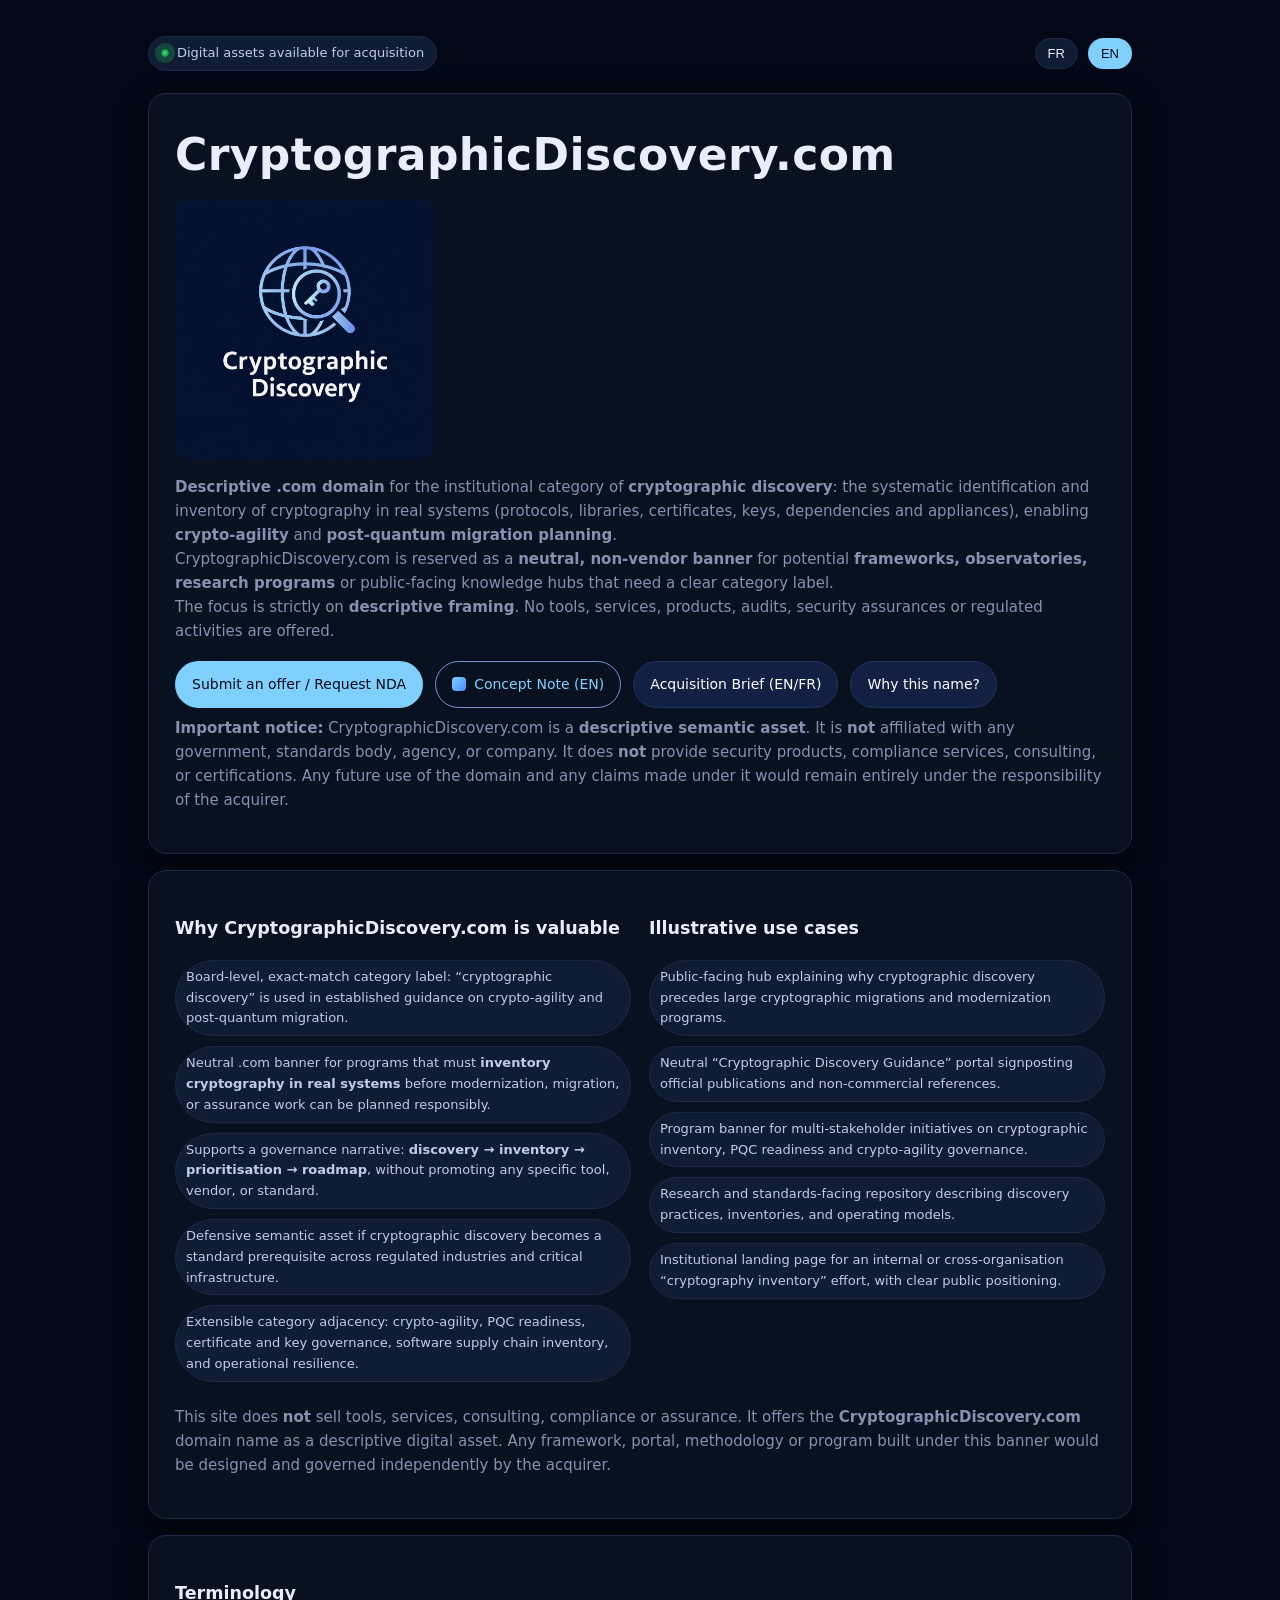
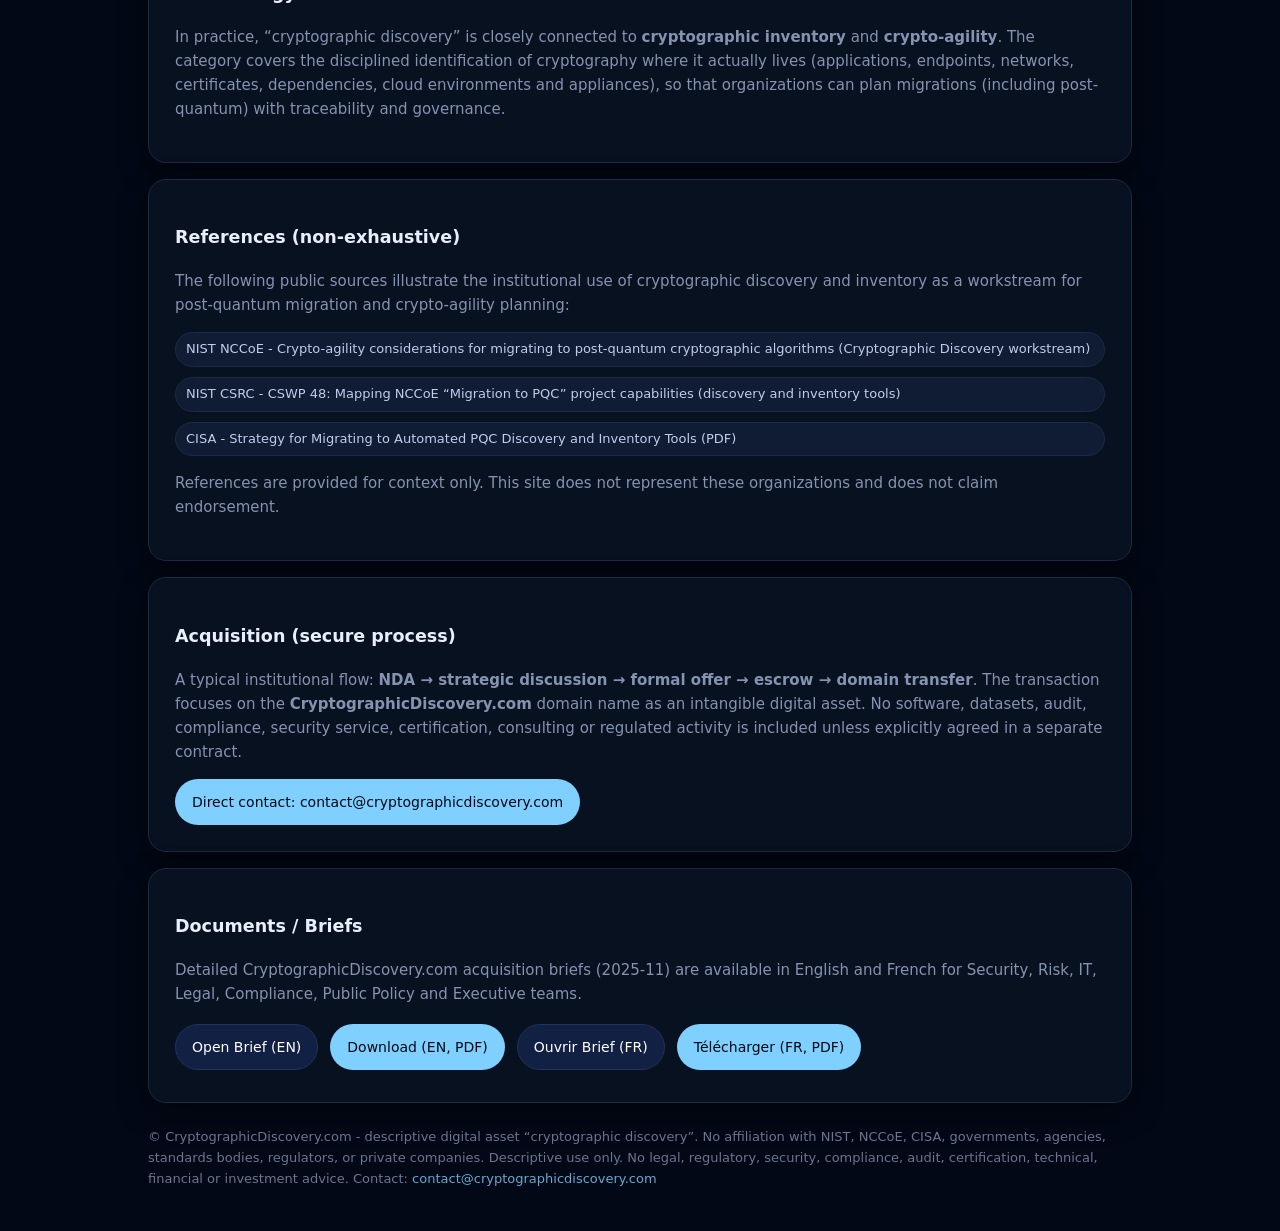
==== index.html @ c8c58656 "Create index.html" ====
<!doctype html>
<html lang="en">
<head>
  <meta charset="utf-8" />
  <meta name="viewport" content="width=device-width, initial-scale=1" />
  <title>CryptographicDiscovery.com — Cryptographic Discovery & Post-Quantum Readiness</title>
  <meta name="description" content="CryptographicDiscovery.com — independent, descriptive .com domain for cryptographic discovery: systematic identification and inventory of cryptography across real systems to support crypto-agility and post-quantum migration planning. Neutral banner for frameworks, observatories and research programs." />

  <!-- Canonical & hreflang -->
  <link rel="canonical" href="https://www.cryptographicdiscovery.com/" />
  <link rel="alternate" href="https://www.cryptographicdiscovery.com/" hreflang="fr" />
  <link rel="alternate" href="https://www.cryptographicdiscovery.com/" hreflang="en" />
  <link rel="alternate" href="https://www.cryptographicdiscovery.com/" hreflang="x-default" />
  <meta name="robots" content="index,follow,max-image-preview:large" />

  <!-- Open Graph / Twitter -->
  <meta property="og:title" content="CryptographicDiscovery.com — Cryptographic Discovery & Post-Quantum Readiness" />
  <meta property="og:description" content="Independent, descriptive .com domain reserved as a neutral banner for cryptographic discovery - inventorying cryptography to support crypto-agility and post-quantum migration planning." />
  <meta property="og:url" content="https://www.cryptographicdiscovery.com/" />
  <meta property="og:type" content="website" />
  <meta property="og:image" content="https://www.cryptographicdiscovery.com/og.jpg" />
  <meta property="og:image:alt" content="CryptographicDiscovery.com — digital asset for cryptographic discovery, crypto-agility and post-quantum migration planning" />
  <meta name="twitter:card" content="summary_large_image" />
  <meta name="twitter:image" content="https://www.cryptographicdiscovery.com/og.jpg" />

  <!-- Icons & preload -->
  <link rel="icon" href="/favicon.ico" />
  <link rel="apple-touch-icon" href="/apple-touch-icon.png" />
  <link rel="preload" as="image" href="/logo-cryptographicdiscovery.png" imagesizes="260px" />

  <!-- Structured data -->
  <script type="application/ld+json">
  {
    "@context": "https://schema.org",
    "@type": "WebSite",
    "name": "CryptographicDiscovery.com",
    "url": "https://www.cryptographicdiscovery.com/",
    "inLanguage": ["fr-FR","en-GB","en-US"],
    "description": "Independent, descriptive digital asset for cryptographic discovery: systematic identification and inventory of cryptography across real systems to support crypto-agility and post-quantum migration planning.",
    "potentialAction": {
      "@type": "CommunicateAction",
      "target": "mailto:contact@cryptographicdiscovery.com"
    }
  }
  </script>

  <!-- Styles -->
  <style>
    :root{
      --bg:#020815;
      --card:#081120;
      --muted:#8791b0;
      --text:#e8eefc;
      --accent:#7fd0ff;
      --chip:#101b34;
      --shadow:0 10px 30px rgba(0,0,0,.45);
      --radius:18px;
    }
    *{box-sizing:border-box}
    html,body{
      margin:0;
      padding:0;
      background:var(--bg);
      color:var(--text);
      font:15px/1.6 system-ui,-apple-system,Segoe UI,Roboto,Inter,Ubuntu,Arial,sans-serif;
      -webkit-font-smoothing:antialiased;
    }
    a{color:var(--accent);text-decoration:none}
    a:hover{text-decoration:underline}
    .wrap{max-width:1040px;margin:0 auto;padding:28px}
    .topbar{
      display:flex;
      justify-content:space-between;
      align-items:center;
      margin:8px 0 22px;
      gap:12px;
      flex-wrap:wrap;
    }
    .badge{
      display:inline-flex;
      align-items:center;
      gap:8px;
      background:var(--chip);
      border:1px solid #1d2946;
      border-radius:999px;
      padding:6px 12px;
      color:#c1ccec;
      font-size:13px;
    }
    .badge-dot{
      width:8px;
      height:8px;
      border-radius:999px;
      background:radial-gradient(circle,#4ade80 0,#16a34a 55%,#052e16 100%);
      box-shadow:0 0 0 6px rgba(34,197,94,.25);
    }
    .lang{
      gap:10px;
      display:flex;
      align-items:center;
    }
    .lang button{
      background:var(--chip);
      color:var(--text);
      border:1px solid #1d2946;
      padding:7px 12px;
      border-radius:999px;
      cursor:pointer;
      font-size:13px;
    }
    .lang button[aria-pressed="true"]{
      background:var(--accent);
      color:#020815;
      border-color:transparent;
    }
    .card{
      background:var(--card);
      border:1px solid #1d2946;
      border-radius:var(--radius);
      padding:26px;
      box-shadow:var(--shadow);
    }
    .hero h1{
      margin:0 0 8px;
      font-size:44px;
      letter-spacing:.4px;
    }
    .cta{
      display:flex;
      gap:12px;
      flex-wrap:wrap;
      margin:18px 0 6px;
    }
    .btn{
      display:inline-flex;
      align-items:center;
      gap:8px;
      background:#122143;
      color:#fff;
      border:1px solid #21325b;
      padding:11px 16px;
      border-radius:999px;
      cursor:pointer;
      text-decoration:none;
      font-size:14px;
    }
    .btn.primary{
      background:var(--accent);
      color:#020815;
      border-color:transparent;
    }
    .btn.btn-concept{
      background:transparent;
      color:var(--accent);
      border-radius:999px;
      border:1px solid rgba(143,176,255,0.85);
      box-shadow:0 0 0 1px rgba(2,8,21,0.9);
      padding:9px 16px;
      font-size:14px;
    }
    .btn.btn-concept:hover{
      text-decoration:none;
      background:rgba(143,176,255,0.06);
    }
    .btn.btn-concept .cn-icon{
      width:14px;
      height:14px;
      border-radius:4px;
      background:linear-gradient(135deg,#7fd0ff,#4a8dff);
      display:inline-block;
    }
    .grid{
      display:grid;
      grid-template-columns:repeat(12,1fr);
      gap:18px;
    }
    .col-6{grid-column:span 6}
    .col-12{grid-column:span 12}
    .chip{
      display:inline-block;
      background:var(--chip);
      border:1px solid #1d2946;
      border-radius:999px;
      padding:6px 10px;
      font-size:13px;
      color:#c1ccec;
    }
    .list{
      display:grid;
      gap:10px;
      margin:8px 0;
    }
    .muted{color:var(--muted)}
    .foot{opacity:.8;font-size:13px;margin-top:24px}
    img.logo{
      max-width:260px;
      height:auto;
      display:block;
      margin:10px 0 10px;
      opacity:.97;
      border-radius:14px;
    }
    @media (max-width:860px){
      .col-6{grid-column:span 12}
      .hero h1{font-size:34px}
    }
    .ico{width:16px;height:16px;display:inline-block;vertical-align:middle}
  </style>
</head>

<body>
  <div class="wrap">
    <div class="topbar">
      <div class="badge">
        <span class="badge-dot"></span>
        <span>Digital assets available for acquisition</span>
      </div>
      <div class="lang">
        <button id="btn-fr" aria-pressed="false">FR</button>
        <button id="btn-en" aria-pressed="true">EN</button>
      </div>
    </div>

    <!-- ============ HERO EN ============ -->
    <section class="card hero" data-en>
      <h1>CryptographicDiscovery.com</h1>
      <img class="logo" src="/logo-cryptographicdiscovery.png" alt="CryptographicDiscovery.com" loading="eager">

      <p class="muted">
        <b>Descriptive .com domain</b> for the institutional category of <b>cryptographic discovery</b>:
        the systematic identification and inventory of cryptography in real systems (protocols, libraries, certificates, keys, dependencies and appliances),
        enabling <b>crypto-agility</b> and <b>post-quantum migration planning</b>.<br>
        CryptographicDiscovery.com is reserved as a <b>neutral, non-vendor banner</b> for potential
        <b>frameworks, observatories, research programs</b> or public-facing knowledge hubs that need a clear category label.<br>
        The focus is strictly on <b>descriptive framing</b>. No tools, services, products, audits, security assurances or regulated activities are offered.
      </p>

      <div class="cta">
        <a class="btn primary"
           href="mailto:contact@cryptographicdiscovery.com?subject=CryptographicDiscovery.com%20-%20NDA%20%2F%20Offer">
          Submit an offer / Request NDA
        </a>

        <a class="btn btn-concept" href="/concept-note.html">
          <span class="cn-icon"></span>
          Concept Note (EN)
        </a>

        <a class="btn" href="#docs-en">Acquisition Brief (EN/FR)</a>
        <a class="btn" href="#value-en">Why this name?</a>
      </div>

      <p class="muted" style="margin-top:8px">
        <b>Important notice:</b> CryptographicDiscovery.com is a <b>descriptive semantic asset</b>.
        It is <b>not</b> affiliated with any government, standards body, agency, or company.
        It does <b>not</b> provide security products, compliance services, consulting, or certifications.
        Any future use of the domain and any claims made under it would remain entirely under the responsibility of the acquirer.
      </p>
    </section>

    <!-- ============ VALUE EN ============ -->
    <section id="value-en" class="card" style="margin-top:16px" data-en>
      <div class="grid">
        <div class="col-6">
          <h3>Why CryptographicDiscovery.com is valuable</h3>
          <div class="list">
            <div class="chip">Board-level, exact-match category label: “cryptographic discovery” is used in established guidance on crypto-agility and post-quantum migration.</div>
            <div class="chip">Neutral .com banner for programs that must <b>inventory cryptography in real systems</b> before modernization, migration, or assurance work can be planned responsibly.</div>
            <div class="chip">Supports a governance narrative: <b>discovery → inventory → prioritisation → roadmap</b>, without promoting any specific tool, vendor, or standard.</div>
            <div class="chip">Defensive semantic asset if cryptographic discovery becomes a standard prerequisite across regulated industries and critical infrastructure.</div>
            <div class="chip">Extensible category adjacency: crypto-agility, PQC readiness, certificate and key governance, software supply chain inventory, and operational resilience.</div>
          </div>
        </div>

        <div class="col-6">
          <h3>Illustrative use cases</h3>
          <div class="list">
            <div class="chip">Public-facing hub explaining why cryptographic discovery precedes large cryptographic migrations and modernization programs.</div>
            <div class="chip">Neutral “Cryptographic Discovery Guidance” portal signposting official publications and non-commercial references.</div>
            <div class="chip">Program banner for multi-stakeholder initiatives on cryptographic inventory, PQC readiness and crypto-agility governance.</div>
            <div class="chip">Research and standards-facing repository describing discovery practices, inventories, and operating models.</div>
            <div class="chip">Institutional landing page for an internal or cross-organisation “cryptography inventory” effort, with clear public positioning.</div>
          </div>
        </div>
      </div>

      <p class="muted">
        This site does <b>not</b> sell tools, services, consulting, compliance or assurance.
        It offers the <b>CryptographicDiscovery.com</b> domain name as a descriptive digital asset.
        Any framework, portal, methodology or program built under this banner would be designed and governed independently by the acquirer.
      </p>
    </section>

    <!-- ============ TERMINOLOGY EN ============ -->
    <section class="card" style="margin-top:16px" data-en>
      <h3>Terminology</h3>
      <p class="muted">
        In practice, “cryptographic discovery” is closely connected to <b>cryptographic inventory</b> and <b>crypto-agility</b>.
        The category covers the disciplined identification of cryptography where it actually lives (applications, endpoints, networks, certificates, dependencies, cloud environments and appliances),
        so that organizations can plan migrations (including post-quantum) with traceability and governance.
      </p>
    </section>

    <!-- ============ REFERENCES EN ============ -->
    <section class="card" style="margin-top:16px" data-en>
      <h3>References (non-exhaustive)</h3>
      <p class="muted">
        The following public sources illustrate the institutional use of cryptographic discovery and inventory as a workstream for post-quantum migration and crypto-agility planning:
      </p>
      <div class="list">
        <a class="chip" href="https://www.nccoe.nist.gov/crypto-agility-considerations-migrating-post-quantum-cryptographic-algorithms" target="_blank" rel="noopener">
          NIST NCCoE - Crypto-agility considerations for migrating to post-quantum cryptographic algorithms (Cryptographic Discovery workstream)
        </a>
        <a class="chip" href="https://csrc.nist.gov/pubs/cswp/48/mapping-migration-to-pqc-project-capabilities-to-r/ipd" target="_blank" rel="noopener">
          NIST CSRC - CSWP 48: Mapping NCCoE “Migration to PQC” project capabilities (discovery and inventory tools)
        </a>
        <a class="chip" href="https://www.cisa.gov/sites/default/files/2024-09/Strategy-for-Migrating-to-Automated-PQC-Discovery-and-Inventory-Tools.pdf" target="_blank" rel="noopener">
          CISA - Strategy for Migrating to Automated PQC Discovery and Inventory Tools (PDF)
        </a>
      </div>
      <p class="muted">
        References are provided for context only. This site does not represent these organizations and does not claim endorsement.
      </p>
    </section>

    <!-- ============ ACQUISITION EN ============ -->
    <section class="card" style="margin-top:16px" data-en>
      <h3>Acquisition (secure process)</h3>
      <p class="muted">
        A typical institutional flow: <b>NDA → strategic discussion → formal offer → escrow → domain transfer</b>.
        The transaction focuses on the <b>CryptographicDiscovery.com</b> domain name as an intangible digital asset.
        No software, datasets, audit, compliance, security service, certification, consulting or regulated activity is included unless explicitly agreed in a separate contract.
      </p>
      <a class="btn primary"
         href="mailto:contact@cryptographicdiscovery.com?subject=CryptographicDiscovery.com%20-%20NDA%20%2F%20Offer">
        Direct contact: contact@cryptographicdiscovery.com
      </a>
    </section>

    <!-- ============ DOCS EN ============ -->
    <section id="docs-en" class="card" style="margin-top:16px" data-en>
      <h3>Documents / Briefs</h3>
      <p class="muted">
        Detailed CryptographicDiscovery.com acquisition briefs (2025-11) are available in English and French for Security, Risk, IT, Legal, Compliance, Public Policy and Executive teams.
      </p>
      <div class="cta">
        <a class="btn" href="/Acquisition%20Brief%20cryptographicdiscovery-EN-202511.pdf" target="_blank" rel="noopener" type="application/pdf">
          Open Brief (EN)
        </a>
        <a class="btn primary" href="/Acquisition%20Brief%20cryptographicdiscovery-EN-202511.pdf" download="Acquisition-Brief-CryptographicDiscovery-EN-202511.pdf" type="application/pdf">
          Download (EN, PDF)
        </a>
        <a class="btn" href="/Acquisition%20Brief%20cryptographicdiscovery-202511.pdf" target="_blank" rel="noopener" type="application/pdf">
          Ouvrir Brief (FR)
        </a>
        <a class="btn primary" href="/Acquisition%20Brief%20cryptographicdiscovery-202511.pdf" download="Acquisition-Brief-CryptographicDiscovery-FR-202511.pdf" type="application/pdf">
          Télécharger (FR, PDF)
        </a>
      </div>
    </section>

    <!-- ============ HERO FR ============ -->
    <section class="card hero" data-fr hidden>
      <h1>CryptographicDiscovery.com</h1>
      <img class="logo" src="/logo-cryptographicdiscovery.png" alt="CryptographicDiscovery.com" loading="eager">

      <p class="muted">
        Nom de domaine <b>descriptif en .com</b> pour la catégorie institutionnelle de <b>cryptographic discovery</b>:
        l’identification et l’inventaire systématiques de la cryptographie dans les systèmes réels (protocoles, bibliothèques, certificats, clés, dépendances et appliances),
        afin de soutenir la <b>crypto-agilité</b> et la <b>planification de la migration post-quantique</b>.<br>
        CryptographicDiscovery.com est réservé comme <b>bannière neutre et non commerciale</b> pour de futurs
        <b>cadres, observatoires, programmes de recherche</b> ou hubs de connaissance qui ont besoin d’un libellé clair de catégorie.<br>
        Le périmètre est strictement <b>informatif et descriptif</b>. Aucun outil, service, audit, garantie de sécurité ou activité réglementée n’est proposé.
      </p>

      <div class="cta">
        <a class="btn primary"
           href="mailto:contact@cryptographicdiscovery.com?subject=CryptographicDiscovery.com%20-%20NDA%20%2F%20Proposition">
          Proposer une offre / Demander un NDA
        </a>

        <a class="btn btn-concept" href="/concept-note.html">
          <span class="cn-icon"></span>
          Concept Note (EN)
        </a>

        <a class="btn" href="#docs-fr">Brief d’acquisition (EN/FR)</a>
        <a class="btn" href="#value-fr">Pourquoi ce nom ?</a>
      </div>

      <p class="muted" style="margin-top:8px">
        <b>Nota important :</b> CryptographicDiscovery.com est un <b>actif sémantique descriptif</b>.
        Il n’est <b>affilié</b> à aucun gouvernement, organisme de normalisation, agence ou entreprise.
        Le site ne fournit <b>ni</b> produits de sécurité, <b>ni</b> services de conformité, <b>ni</b> conseil, <b>ni</b> certification.
        Toute utilisation future du domaine et tout contenu publié sous cette bannière relèveront exclusivement de l’acquéreur.
      </p>
    </section>

    <!-- ============ VALUE FR ============ -->
    <section id="value-fr" class="card" style="margin-top:16px" data-fr hidden>
      <div class="grid">
        <div class="col-6">
          <h3>Pourquoi CryptographicDiscovery.com a de la valeur</h3>
          <div class="list">
            <div class="chip">Libellé exact et “board-level” : “cryptographic discovery” est utilisé dans des travaux publics liés à la crypto-agilité et à la migration post-quantique.</div>
            <div class="chip">Bannière neutre en .com pour des programmes qui doivent <b>inventorier la cryptographie réelle</b> avant toute modernisation ou migration sérieuse.</div>
            <div class="chip">Structure un récit de gouvernance : <b>discovery → inventaire → priorisation → feuille de route</b>, sans promouvoir d’outil, d’éditeur ou de standard.</div>
            <div class="chip">Actif sémantique défensif si la “cryptographic discovery” devient un prérequis standard dans les secteurs régulés et les infrastructures critiques.</div>
            <div class="chip">Catégorie extensible : crypto-agilité, préparation PQC, gouvernance des certificats et clés, inventaire de la supply chain logicielle, résilience opérationnelle.</div>
          </div>
        </div>

        <div class="col-6">
          <h3>Exemples de cas d’usage</h3>
          <div class="list">
            <div class="chip">Hub public expliquant pourquoi la découverte et l’inventaire précèdent les grandes migrations cryptographiques.</div>
            <div class="chip">Portail neutre “Cryptographic Discovery Guidance” orientant vers des publications officielles et des références non commerciales.</div>
            <div class="chip">Bannière d’un programme multi-acteurs sur l’inventaire cryptographique, la préparation PQC et la gouvernance de crypto-agilité.</div>
            <div class="chip">Référentiel de pratiques et d’architectures descriptives autour de la découverte et de l’inventaire.</div>
            <div class="chip">Page institutionnelle de cadrage pour une initiative interne ou inter-organisation d’inventaire cryptographique.</div>
          </div>
        </div>
      </div>

      <p class="muted">
        Ce site ne vend <b>ni</b> outils, <b>ni</b> services, <b>ni</b> conseil, <b>ni</b> conformité ou assurance.
        Il propose le <b>nom de domaine CryptographicDiscovery.com</b> en tant qu’actif numérique descriptif.
        Tout cadre, portail, méthode ou programme opéré sous cette bannière relèvera exclusivement de l’acquéreur.
      </p>
    </section>

    <!-- ============ REFERENCES FR ============ -->
    <section class="card" style="margin-top:16px" data-fr hidden>
      <h3>Références (non exhaustives)</h3>
      <p class="muted">
        Les sources publiques ci-dessous illustrent l’usage institutionnel de la découverte et de l’inventaire cryptographiques comme étape structurante pour la migration post-quantique et la crypto-agilité :
      </p>
      <div class="list">
        <a class="chip" href="https://www.nccoe.nist.gov/crypto-agility-considerations-migrating-post-quantum-cryptographic-algorithms" target="_blank" rel="noopener">
          NIST NCCoE - Crypto-agility et migration post-quantique (workstream “Cryptographic Discovery”)
        </a>
        <a class="chip" href="https://csrc.nist.gov/pubs/cswp/48/mapping-migration-to-pqc-project-capabilities-to-r/ipd" target="_blank" rel="noopener">
          NIST CSRC - CSWP 48: cartographie du projet “Migration to PQC” (outils de discovery et d’inventaire)
        </a>
        <a class="chip" href="https://www.cisa.gov/sites/default/files/2024-09/Strategy-for-Migrating-to-Automated-PQC-Discovery-and-Inventory-Tools.pdf" target="_blank" rel="noopener">
          CISA - Stratégie de migration vers des outils automatisés de discovery et d’inventaire PQC (PDF)
        </a>
      </div>
      <p class="muted">
        Références fournies pour contexte uniquement. Aucune affiliation, représentation ou endorsement n’est revendiqué.
      </p>
    </section>

    <!-- ============ ACQUISITION FR ============ -->
    <section class="card" style="margin-top:16px" data-fr hidden>
      <h3>Acquisition (process sécurisé)</h3>
      <p class="muted">
        Processus type : <b>NDA → échanges stratégiques → offre formelle → escrow → transfert du domaine</b>.
        La transaction porte sur le <b>nom de domaine CryptographicDiscovery.com</b> en tant qu’actif numérique incorporel.
        Aucun logiciel, base de données, audit, service de conformité, prestation de sécurité, certification, conseil ou activité réglementée n’est inclus sauf accord séparé explicite.
      </p>
      <a class="btn primary"
         href="mailto:contact@cryptographicdiscovery.com?subject=CryptographicDiscovery.com%20-%20NDA%20%2F%20Proposition">
        Contact direct : contact@cryptographicdiscovery.com
      </a>
    </section>

    <!-- ============ DOCS FR ============ -->
    <section id="docs-fr" class="card" style="margin-top:16px" data-fr hidden>
      <h3>Documents / Briefs</h3>
      <p class="muted">
        Briefs d’acquisition détaillés CryptographicDiscovery.com (2025-11) disponibles en anglais et en français pour les équipes Sécurité, Risques, IT, Juridique, Conformité, Affaires publiques et Direction.
      </p>
      <div class="cta">
        <a class="btn" href="/Acquisition%20Brief%20cryptographicdiscovery-EN-202511.pdf" target="_blank" rel="noopener" type="application/pdf">
          Open Brief (EN)
        </a>
        <a class="btn primary" href="/Acquisition%20Brief%20cryptographicdiscovery-EN-202511.pdf" download="Acquisition-Brief-CryptographicDiscovery-EN-202511.pdf" type="application/pdf">
          Download (EN, PDF)
        </a>
        <a class="btn" href="/Acquisition%20Brief%20cryptographicdiscovery-202511.pdf" target="_blank" rel="noopener" type="application/pdf">
          Ouvrir Brief (FR)
        </a>
        <a class="btn primary" href="/Acquisition%20Brief%20cryptographicdiscovery-202511.pdf" download="Acquisition-Brief-CryptographicDiscovery-FR-202511.pdf" type="application/pdf">
          Télécharger (FR, PDF)
        </a>
      </div>
    </section>

    <p class="foot muted">
      © CryptographicDiscovery.com - descriptive digital asset “cryptographic discovery”.
      No affiliation with NIST, NCCoE, CISA, governments, agencies, standards bodies, regulators, or private companies.
      Descriptive use only. No legal, regulatory, security, compliance, audit, certification, technical, financial or investment advice. Contact:
      <a href="mailto:contact@cryptographicdiscovery.com">contact@cryptographicdiscovery.com</a>
    </p>
  </div>

  <script>
    const frBtn = document.getElementById('btn-fr');
    const enBtn = document.getElementById('btn-en');
    function show(lang){
      document.querySelectorAll('[data-fr]').forEach(n => n.hidden = (lang !== 'fr'));
      document.querySelectorAll('[data-en]').forEach(n => n.hidden = (lang !== 'en'));
      frBtn.setAttribute('aria-pressed', String(lang === 'fr'));
      enBtn.setAttribute('aria-pressed', String(lang === 'en'));
      document.documentElement.lang = lang;
    }
    frBtn.addEventListener('click', () => show('fr'));
    enBtn.addEventListener('click', () => show('en'));
    (function initLang(){ show('en'); })();
  </script>
</body>
</html>
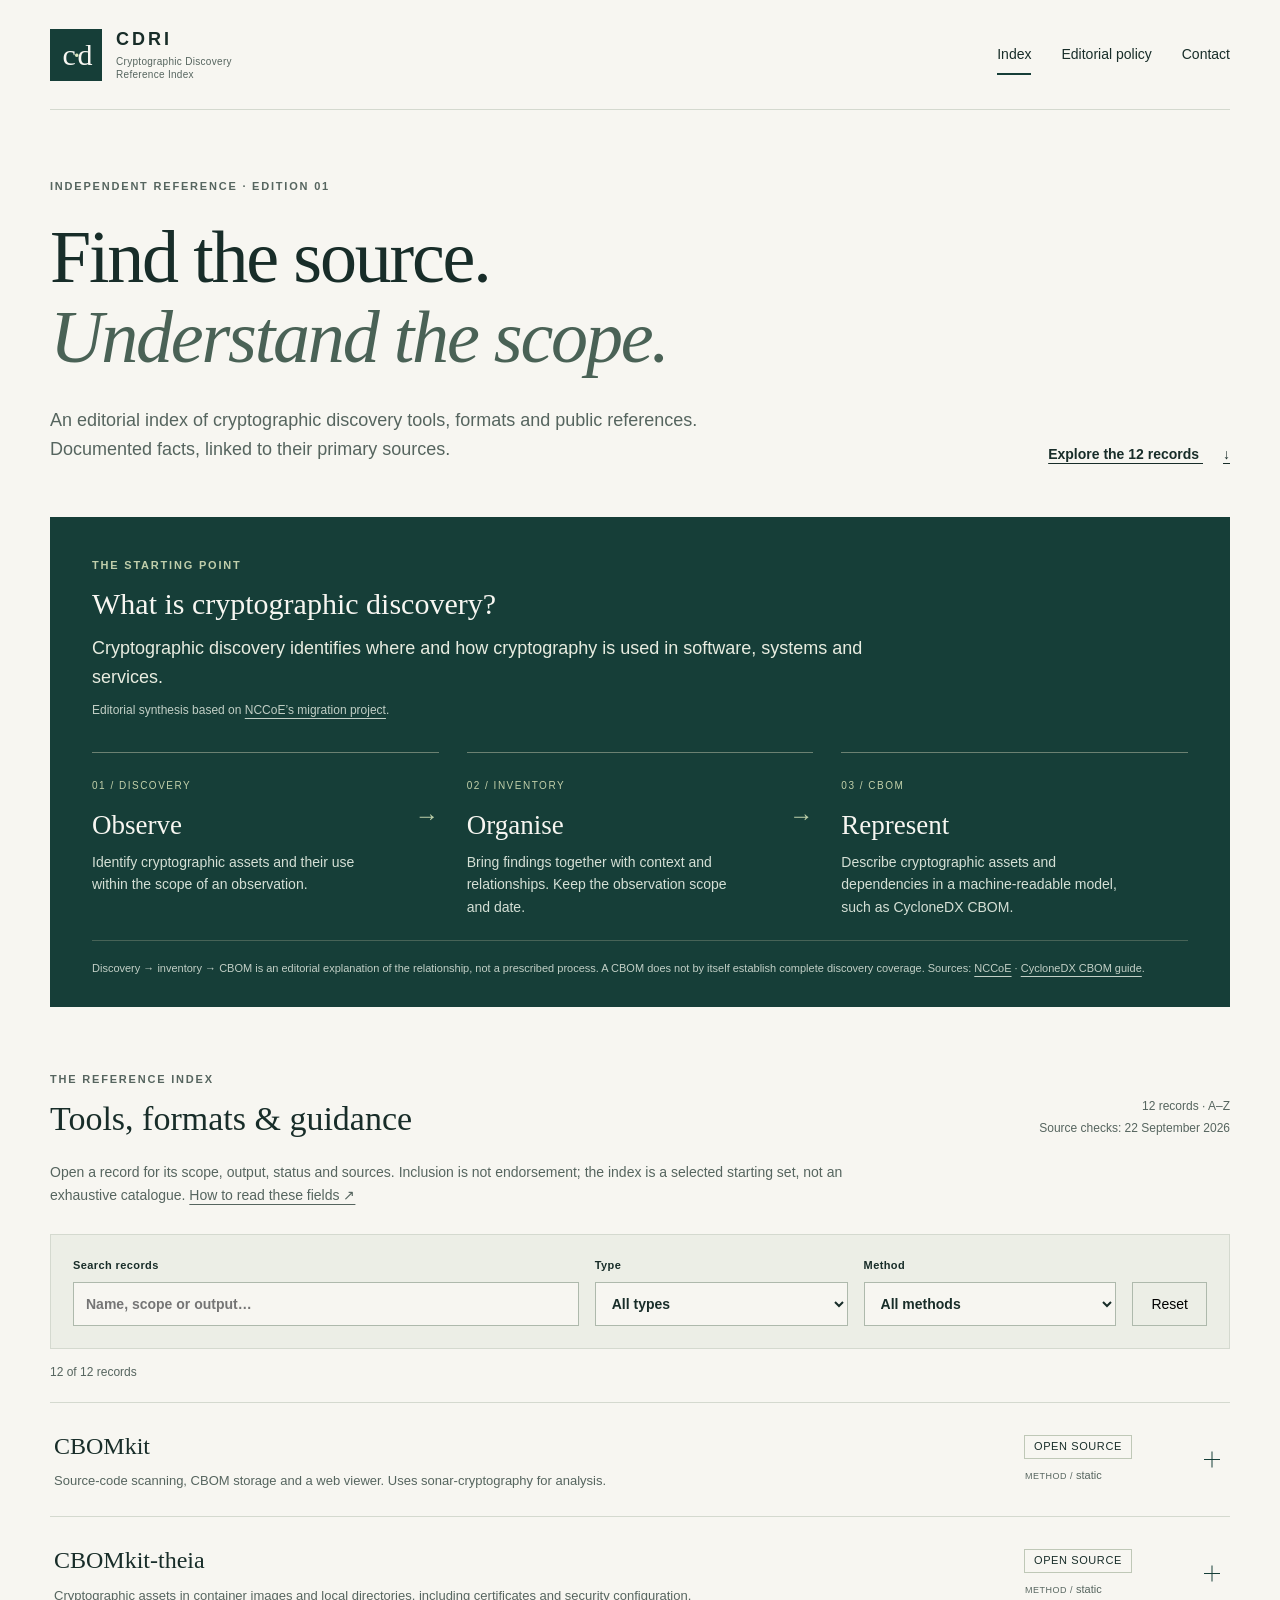
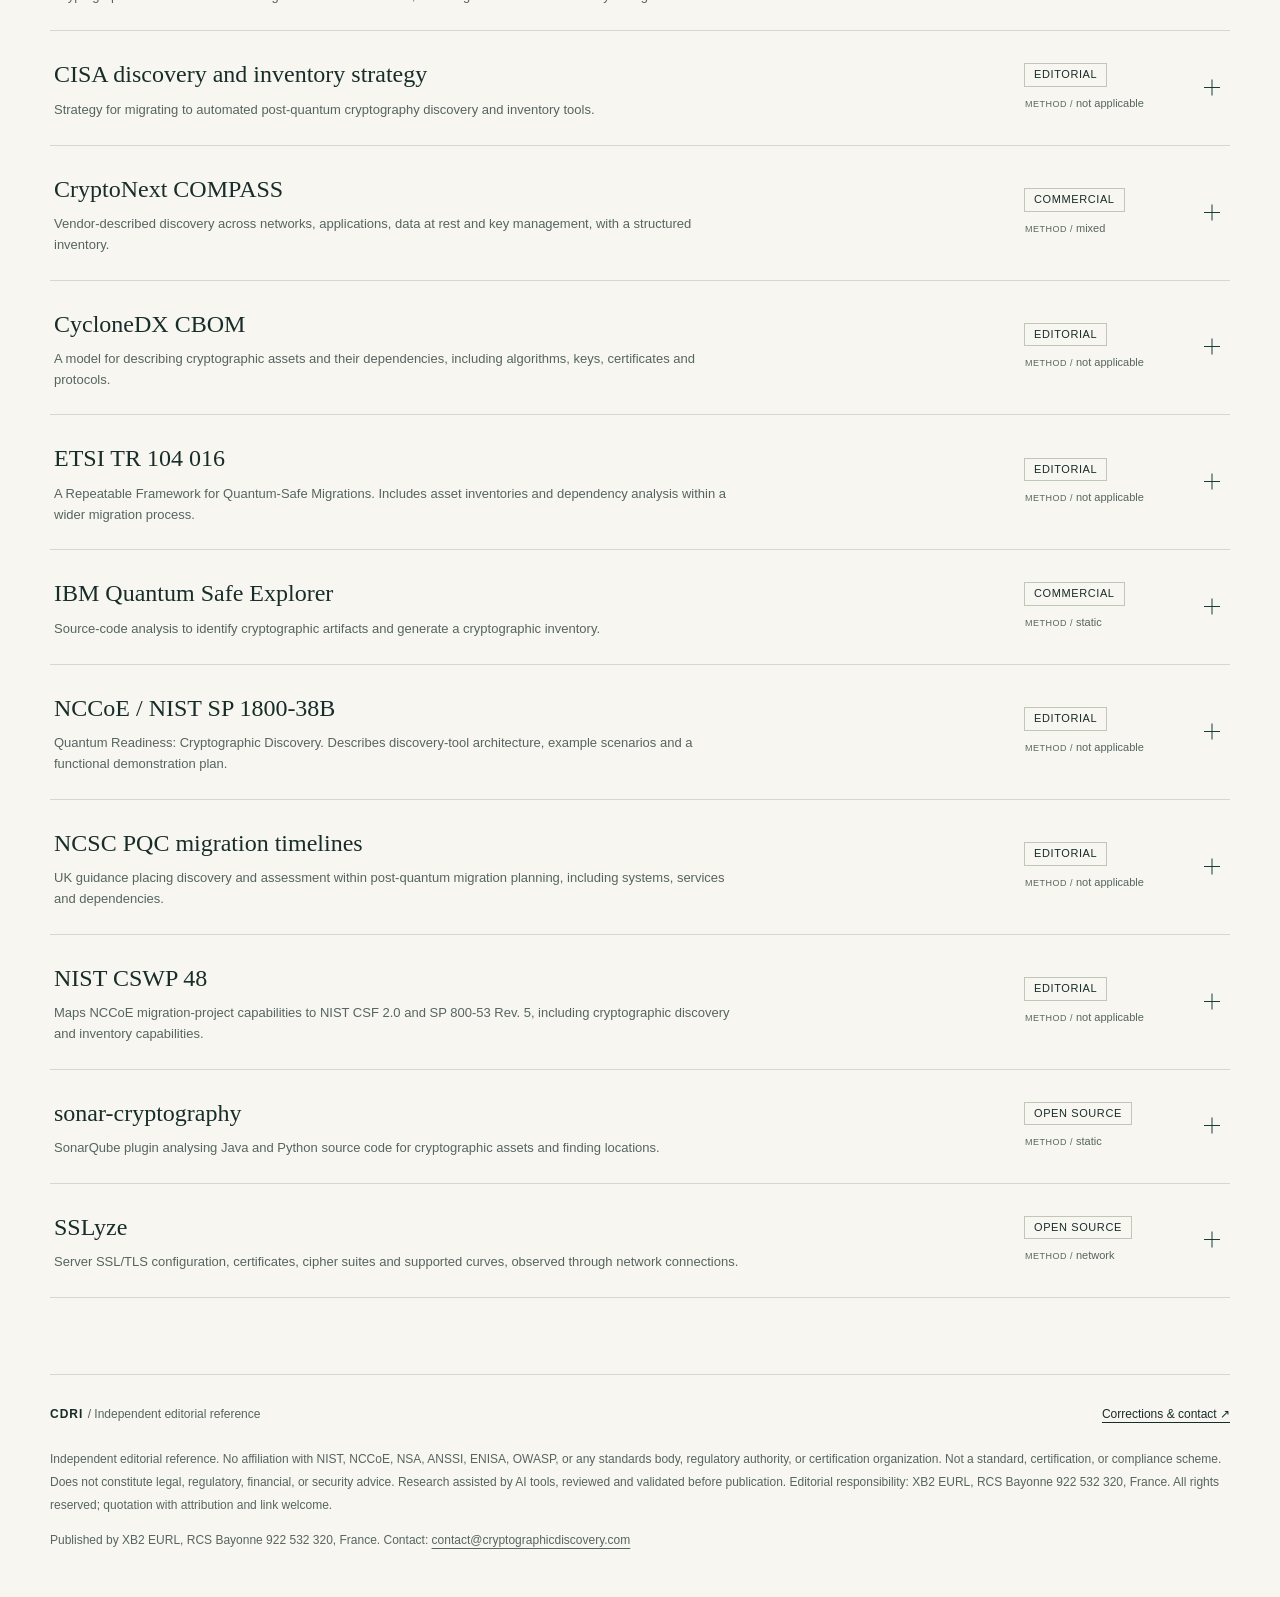
==== commit 3e73bee1: "Build CDRI editorial reference with 12 sourced factual records" ====
--- a/index.html
+++ b/index.html
@@ -1,513 +1,13 @@
 <!doctype html>
-<html lang="en">
-<head>
-  <meta charset="utf-8" />
-  <meta name="viewport" content="width=device-width, initial-scale=1" />
-  <title>CryptographicDiscovery.com — Cryptographic Discovery & Post-Quantum Readiness</title>
-  <meta name="description" content="CryptographicDiscovery.com — independent, descriptive .com domain for cryptographic discovery: systematic identification and inventory of cryptography across real systems to support crypto-agility and post-quantum migration planning. Neutral banner for frameworks, observatories and research programs." />
-
-  <!-- Canonical & hreflang -->
-  <link rel="canonical" href="https://www.cryptographicdiscovery.com/" />
-  <link rel="alternate" href="https://www.cryptographicdiscovery.com/" hreflang="fr" />
-  <link rel="alternate" href="https://www.cryptographicdiscovery.com/" hreflang="en" />
-  <link rel="alternate" href="https://www.cryptographicdiscovery.com/" hreflang="x-default" />
-  <meta name="robots" content="index,follow,max-image-preview:large" />
-
-  <!-- Open Graph / Twitter -->
-  <meta property="og:title" content="CryptographicDiscovery.com — Cryptographic Discovery & Post-Quantum Readiness" />
-  <meta property="og:description" content="Independent, descriptive .com domain reserved as a neutral banner for cryptographic discovery - inventorying cryptography to support crypto-agility and post-quantum migration planning." />
-  <meta property="og:url" content="https://www.cryptographicdiscovery.com/" />
-  <meta property="og:type" content="website" />
-  <meta property="og:image" content="https://www.cryptographicdiscovery.com/og.jpg" />
-  <meta property="og:image:alt" content="CryptographicDiscovery.com — digital asset for cryptographic discovery, crypto-agility and post-quantum migration planning" />
-  <meta name="twitter:card" content="summary_large_image" />
-  <meta name="twitter:image" content="https://www.cryptographicdiscovery.com/og.jpg" />
-
-  <!-- Icons & preload -->
-  <link rel="icon" href="/favicon.ico" />
-  <link rel="apple-touch-icon" href="/apple-touch-icon.png" />
-  <link rel="preload" as="image" href="/logo-cryptographicdiscovery.png" imagesizes="260px" />
-
-  <!-- Structured data -->
-  <script type="application/ld+json">
-  {
-    "@context": "https://schema.org",
-    "@type": "WebSite",
-    "name": "CryptographicDiscovery.com",
-    "url": "https://www.cryptographicdiscovery.com/",
-    "inLanguage": ["fr-FR","en-GB","en-US"],
-    "description": "Independent, descriptive digital asset for cryptographic discovery: systematic identification and inventory of cryptography across real systems to support crypto-agility and post-quantum migration planning.",
-    "potentialAction": {
-      "@type": "CommunicateAction",
-      "target": "mailto:contact@cryptographicdiscovery.com"
-    }
-  }
-  </script>
-
-  <!-- Styles -->
-  <style>
-    :root{
-      --bg:#020815;
-      --card:#081120;
-      --muted:#8791b0;
-      --text:#e8eefc;
-      --accent:#7fd0ff;
-      --chip:#101b34;
-      --shadow:0 10px 30px rgba(0,0,0,.45);
-      --radius:18px;
-    }
-    *{box-sizing:border-box}
-    html,body{
-      margin:0;
-      padding:0;
-      background:var(--bg);
-      color:var(--text);
-      font:15px/1.6 system-ui,-apple-system,Segoe UI,Roboto,Inter,Ubuntu,Arial,sans-serif;
-      -webkit-font-smoothing:antialiased;
-    }
-    a{color:var(--accent);text-decoration:none}
-    a:hover{text-decoration:underline}
-    .wrap{max-width:1040px;margin:0 auto;padding:28px}
-    .topbar{
-      display:flex;
-      justify-content:space-between;
-      align-items:center;
-      margin:8px 0 22px;
-      gap:12px;
-      flex-wrap:wrap;
-    }
-    .badge{
-      display:inline-flex;
-      align-items:center;
-      gap:8px;
-      background:var(--chip);
-      border:1px solid #1d2946;
-      border-radius:999px;
-      padding:6px 12px;
-      color:#c1ccec;
-      font-size:13px;
-    }
-    .badge-dot{
-      width:8px;
-      height:8px;
-      border-radius:999px;
-      background:radial-gradient(circle,#4ade80 0,#16a34a 55%,#052e16 100%);
-      box-shadow:0 0 0 6px rgba(34,197,94,.25);
-    }
-    .lang{
-      gap:10px;
-      display:flex;
-      align-items:center;
-    }
-    .lang button{
-      background:var(--chip);
-      color:var(--text);
-      border:1px solid #1d2946;
-      padding:7px 12px;
-      border-radius:999px;
-      cursor:pointer;
-      font-size:13px;
-    }
-    .lang button[aria-pressed="true"]{
-      background:var(--accent);
-      color:#020815;
-      border-color:transparent;
-    }
-    .card{
-      background:var(--card);
-      border:1px solid #1d2946;
-      border-radius:var(--radius);
-      padding:26px;
-      box-shadow:var(--shadow);
-    }
-    .hero h1{
-      margin:0 0 8px;
-      font-size:44px;
-      letter-spacing:.4px;
-    }
-    .cta{
-      display:flex;
-      gap:12px;
-      flex-wrap:wrap;
-      margin:18px 0 6px;
-    }
-    .btn{
-      display:inline-flex;
-      align-items:center;
-      gap:8px;
-      background:#122143;
-      color:#fff;
-      border:1px solid #21325b;
-      padding:11px 16px;
-      border-radius:999px;
-      cursor:pointer;
-      text-decoration:none;
-      font-size:14px;
-    }
-    .btn.primary{
-      background:var(--accent);
-      color:#020815;
-      border-color:transparent;
-    }
-    .btn.btn-concept{
-      background:transparent;
-      color:var(--accent);
-      border-radius:999px;
-      border:1px solid rgba(143,176,255,0.85);
-      box-shadow:0 0 0 1px rgba(2,8,21,0.9);
-      padding:9px 16px;
-      font-size:14px;
-    }
-    .btn.btn-concept:hover{
-      text-decoration:none;
-      background:rgba(143,176,255,0.06);
-    }
-    .btn.btn-concept .cn-icon{
-      width:14px;
-      height:14px;
-      border-radius:4px;
-      background:linear-gradient(135deg,#7fd0ff,#4a8dff);
-      display:inline-block;
-    }
-    .grid{
-      display:grid;
-      grid-template-columns:repeat(12,1fr);
-      gap:18px;
-    }
-    .col-6{grid-column:span 6}
-    .col-12{grid-column:span 12}
-    .chip{
-      display:inline-block;
-      background:var(--chip);
-      border:1px solid #1d2946;
-      border-radius:999px;
-      padding:6px 10px;
-      font-size:13px;
-      color:#c1ccec;
-    }
-    .list{
-      display:grid;
-      gap:10px;
-      margin:8px 0;
-    }
-    .muted{color:var(--muted)}
-    .foot{opacity:.8;font-size:13px;margin-top:24px}
-    img.logo{
-      max-width:260px;
-      height:auto;
-      display:block;
-      margin:10px 0 10px;
-      opacity:.97;
-      border-radius:14px;
-    }
-    @media (max-width:860px){
-      .col-6{grid-column:span 12}
-      .hero h1{font-size:34px}
-    }
-    .ico{width:16px;height:16px;display:inline-block;vertical-align:middle}
-  </style>
-</head>
-
-<body>
-  <div class="wrap">
-    <div class="topbar">
-      <div class="badge">
-        <span class="badge-dot"></span>
-        <span>Digital assets available for acquisition</span>
-      </div>
-      <div class="lang">
-        <button id="btn-fr" aria-pressed="false">FR</button>
-        <button id="btn-en" aria-pressed="true">EN</button>
-      </div>
-    </div>
-
-    <!-- ============ HERO EN ============ -->
-    <section class="card hero" data-en>
-      <h1>CryptographicDiscovery.com</h1>
-      <img class="logo" src="/logo-cryptographicdiscovery.png" alt="CryptographicDiscovery.com" loading="eager">
-
-      <p class="muted">
-        <b>Descriptive .com domain</b> for the institutional category of <b>cryptographic discovery</b>:
-        the systematic identification and inventory of cryptography in real systems (protocols, libraries, certificates, keys, dependencies and appliances),
-        enabling <b>crypto-agility</b> and <b>post-quantum migration planning</b>.<br>
-        CryptographicDiscovery.com is reserved as a <b>neutral, non-vendor banner</b> for potential
-        <b>frameworks, observatories, research programs</b> or public-facing knowledge hubs that need a clear category label.<br>
-        The focus is strictly on <b>descriptive framing</b>. No tools, services, products, audits, security assurances or regulated activities are offered.
-      </p>
-
-      <div class="cta">
-        <a class="btn primary"
-           href="mailto:contact@cryptographicdiscovery.com?subject=CryptographicDiscovery.com%20-%20NDA%20%2F%20Offer">
-          Submit an offer / Request NDA
-        </a>
-
-        <a class="btn btn-concept" href="/concept-note.html">
-          <span class="cn-icon"></span>
-          Concept Note (EN)
-        </a>
-
-        <a class="btn" href="#docs-en">Acquisition Brief (EN/FR)</a>
-        <a class="btn" href="#value-en">Why this name?</a>
-      </div>
-
-      <p class="muted" style="margin-top:8px">
-        <b>Important notice:</b> CryptographicDiscovery.com is a <b>descriptive semantic asset</b>.
-        It is <b>not</b> affiliated with any government, standards body, agency, or company.
-        It does <b>not</b> provide security products, compliance services, consulting, or certifications.
-        Any future use of the domain and any claims made under it would remain entirely under the responsibility of the acquirer.
-      </p>
-    </section>
-
-    <!-- ============ VALUE EN ============ -->
-    <section id="value-en" class="card" style="margin-top:16px" data-en>
-      <div class="grid">
-        <div class="col-6">
-          <h3>Why CryptographicDiscovery.com is valuable</h3>
-          <div class="list">
-            <div class="chip">Board-level, exact-match category label: “cryptographic discovery” is used in established guidance on crypto-agility and post-quantum migration.</div>
-            <div class="chip">Neutral .com banner for programs that must <b>inventory cryptography in real systems</b> before modernization, migration, or assurance work can be planned responsibly.</div>
-            <div class="chip">Supports a governance narrative: <b>discovery → inventory → prioritisation → roadmap</b>, without promoting any specific tool, vendor, or standard.</div>
-            <div class="chip">Defensive semantic asset if cryptographic discovery becomes a standard prerequisite across regulated industries and critical infrastructure.</div>
-            <div class="chip">Extensible category adjacency: crypto-agility, PQC readiness, certificate and key governance, software supply chain inventory, and operational resilience.</div>
-          </div>
-        </div>
-
-        <div class="col-6">
-          <h3>Illustrative use cases</h3>
-          <div class="list">
-            <div class="chip">Public-facing hub explaining why cryptographic discovery precedes large cryptographic migrations and modernization programs.</div>
-            <div class="chip">Neutral “Cryptographic Discovery Guidance” portal signposting official publications and non-commercial references.</div>
-            <div class="chip">Program banner for multi-stakeholder initiatives on cryptographic inventory, PQC readiness and crypto-agility governance.</div>
-            <div class="chip">Research and standards-facing repository describing discovery practices, inventories, and operating models.</div>
-            <div class="chip">Institutional landing page for an internal or cross-organisation “cryptography inventory” effort, with clear public positioning.</div>
-          </div>
-        </div>
-      </div>
-
-      <p class="muted">
-        This site does <b>not</b> sell tools, services, consulting, compliance or assurance.
-        It offers the <b>CryptographicDiscovery.com</b> domain name as a descriptive digital asset.
-        Any framework, portal, methodology or program built under this banner would be designed and governed independently by the acquirer.
-      </p>
-    </section>
-
-    <!-- ============ TERMINOLOGY EN ============ -->
-    <section class="card" style="margin-top:16px" data-en>
-      <h3>Terminology</h3>
-      <p class="muted">
-        In practice, “cryptographic discovery” is closely connected to <b>cryptographic inventory</b> and <b>crypto-agility</b>.
-        The category covers the disciplined identification of cryptography where it actually lives (applications, endpoints, networks, certificates, dependencies, cloud environments and appliances),
-        so that organizations can plan migrations (including post-quantum) with traceability and governance.
-      </p>
-    </section>
-
-    <!-- ============ REFERENCES EN ============ -->
-    <section class="card" style="margin-top:16px" data-en>
-      <h3>References (non-exhaustive)</h3>
-      <p class="muted">
-        The following public sources illustrate the institutional use of cryptographic discovery and inventory as a workstream for post-quantum migration and crypto-agility planning:
-      </p>
-      <div class="list">
-        <a class="chip" href="https://www.nccoe.nist.gov/crypto-agility-considerations-migrating-post-quantum-cryptographic-algorithms" target="_blank" rel="noopener">
-          NIST NCCoE - Crypto-agility considerations for migrating to post-quantum cryptographic algorithms (Cryptographic Discovery workstream)
-        </a>
-        <a class="chip" href="https://csrc.nist.gov/pubs/cswp/48/mapping-migration-to-pqc-project-capabilities-to-r/ipd" target="_blank" rel="noopener">
-          NIST CSRC - CSWP 48: Mapping NCCoE “Migration to PQC” project capabilities (discovery and inventory tools)
-        </a>
-        <a class="chip" href="https://www.cisa.gov/sites/default/files/2024-09/Strategy-for-Migrating-to-Automated-PQC-Discovery-and-Inventory-Tools.pdf" target="_blank" rel="noopener">
-          CISA - Strategy for Migrating to Automated PQC Discovery and Inventory Tools (PDF)
-        </a>
-      </div>
-      <p class="muted">
-        References are provided for context only. This site does not represent these organizations and does not claim endorsement.
-      </p>
-    </section>
-
-    <!-- ============ ACQUISITION EN ============ -->
-    <section class="card" style="margin-top:16px" data-en>
-      <h3>Acquisition (secure process)</h3>
-      <p class="muted">
-        A typical institutional flow: <b>NDA → strategic discussion → formal offer → escrow → domain transfer</b>.
-        The transaction focuses on the <b>CryptographicDiscovery.com</b> domain name as an intangible digital asset.
-        No software, datasets, audit, compliance, security service, certification, consulting or regulated activity is included unless explicitly agreed in a separate contract.
-      </p>
-      <a class="btn primary"
-         href="mailto:contact@cryptographicdiscovery.com?subject=CryptographicDiscovery.com%20-%20NDA%20%2F%20Offer">
-        Direct contact: contact@cryptographicdiscovery.com
-      </a>
-    </section>
-
-    <!-- ============ DOCS EN ============ -->
-    <section id="docs-en" class="card" style="margin-top:16px" data-en>
-      <h3>Documents / Briefs</h3>
-      <p class="muted">
-        Detailed CryptographicDiscovery.com acquisition briefs (2025-11) are available in English and French for Security, Risk, IT, Legal, Compliance, Public Policy and Executive teams.
-      </p>
-      <div class="cta">
-        <a class="btn" href="/Acquisition%20Brief%20cryptographicdiscovery-EN-202511.pdf" target="_blank" rel="noopener" type="application/pdf">
-          Open Brief (EN)
-        </a>
-        <a class="btn primary" href="/Acquisition%20Brief%20cryptographicdiscovery-EN-202511.pdf" download="Acquisition-Brief-CryptographicDiscovery-EN-202511.pdf" type="application/pdf">
-          Download (EN, PDF)
-        </a>
-        <a class="btn" href="/Acquisition%20Brief%20cryptographicdiscovery-202511.pdf" target="_blank" rel="noopener" type="application/pdf">
-          Ouvrir Brief (FR)
-        </a>
-        <a class="btn primary" href="/Acquisition%20Brief%20cryptographicdiscovery-202511.pdf" download="Acquisition-Brief-CryptographicDiscovery-FR-202511.pdf" type="application/pdf">
-          Télécharger (FR, PDF)
-        </a>
-      </div>
-    </section>
-
-    <!-- ============ HERO FR ============ -->
-    <section class="card hero" data-fr hidden>
-      <h1>CryptographicDiscovery.com</h1>
-      <img class="logo" src="/logo-cryptographicdiscovery.png" alt="CryptographicDiscovery.com" loading="eager">
-
-      <p class="muted">
-        Nom de domaine <b>descriptif en .com</b> pour la catégorie institutionnelle de <b>cryptographic discovery</b>:
-        l’identification et l’inventaire systématiques de la cryptographie dans les systèmes réels (protocoles, bibliothèques, certificats, clés, dépendances et appliances),
-        afin de soutenir la <b>crypto-agilité</b> et la <b>planification de la migration post-quantique</b>.<br>
-        CryptographicDiscovery.com est réservé comme <b>bannière neutre et non commerciale</b> pour de futurs
-        <b>cadres, observatoires, programmes de recherche</b> ou hubs de connaissance qui ont besoin d’un libellé clair de catégorie.<br>
-        Le périmètre est strictement <b>informatif et descriptif</b>. Aucun outil, service, audit, garantie de sécurité ou activité réglementée n’est proposé.
-      </p>
-
-      <div class="cta">
-        <a class="btn primary"
-           href="mailto:contact@cryptographicdiscovery.com?subject=CryptographicDiscovery.com%20-%20NDA%20%2F%20Proposition">
-          Proposer une offre / Demander un NDA
-        </a>
-
-        <a class="btn btn-concept" href="/concept-note.html">
-          <span class="cn-icon"></span>
-          Concept Note (EN)
-        </a>
-
-        <a class="btn" href="#docs-fr">Brief d’acquisition (EN/FR)</a>
-        <a class="btn" href="#value-fr">Pourquoi ce nom ?</a>
-      </div>
-
-      <p class="muted" style="margin-top:8px">
-        <b>Nota important :</b> CryptographicDiscovery.com est un <b>actif sémantique descriptif</b>.
-        Il n’est <b>affilié</b> à aucun gouvernement, organisme de normalisation, agence ou entreprise.
-        Le site ne fournit <b>ni</b> produits de sécurité, <b>ni</b> services de conformité, <b>ni</b> conseil, <b>ni</b> certification.
-        Toute utilisation future du domaine et tout contenu publié sous cette bannière relèveront exclusivement de l’acquéreur.
-      </p>
-    </section>
-
-    <!-- ============ VALUE FR ============ -->
-    <section id="value-fr" class="card" style="margin-top:16px" data-fr hidden>
-      <div class="grid">
-        <div class="col-6">
-          <h3>Pourquoi CryptographicDiscovery.com a de la valeur</h3>
-          <div class="list">
-            <div class="chip">Libellé exact et “board-level” : “cryptographic discovery” est utilisé dans des travaux publics liés à la crypto-agilité et à la migration post-quantique.</div>
-            <div class="chip">Bannière neutre en .com pour des programmes qui doivent <b>inventorier la cryptographie réelle</b> avant toute modernisation ou migration sérieuse.</div>
-            <div class="chip">Structure un récit de gouvernance : <b>discovery → inventaire → priorisation → feuille de route</b>, sans promouvoir d’outil, d’éditeur ou de standard.</div>
-            <div class="chip">Actif sémantique défensif si la “cryptographic discovery” devient un prérequis standard dans les secteurs régulés et les infrastructures critiques.</div>
-            <div class="chip">Catégorie extensible : crypto-agilité, préparation PQC, gouvernance des certificats et clés, inventaire de la supply chain logicielle, résilience opérationnelle.</div>
-          </div>
-        </div>
-
-        <div class="col-6">
-          <h3>Exemples de cas d’usage</h3>
-          <div class="list">
-            <div class="chip">Hub public expliquant pourquoi la découverte et l’inventaire précèdent les grandes migrations cryptographiques.</div>
-            <div class="chip">Portail neutre “Cryptographic Discovery Guidance” orientant vers des publications officielles et des références non commerciales.</div>
-            <div class="chip">Bannière d’un programme multi-acteurs sur l’inventaire cryptographique, la préparation PQC et la gouvernance de crypto-agilité.</div>
-            <div class="chip">Référentiel de pratiques et d’architectures descriptives autour de la découverte et de l’inventaire.</div>
-            <div class="chip">Page institutionnelle de cadrage pour une initiative interne ou inter-organisation d’inventaire cryptographique.</div>
-          </div>
-        </div>
-      </div>
-
-      <p class="muted">
-        Ce site ne vend <b>ni</b> outils, <b>ni</b> services, <b>ni</b> conseil, <b>ni</b> conformité ou assurance.
-        Il propose le <b>nom de domaine CryptographicDiscovery.com</b> en tant qu’actif numérique descriptif.
-        Tout cadre, portail, méthode ou programme opéré sous cette bannière relèvera exclusivement de l’acquéreur.
-      </p>
-    </section>
-
-    <!-- ============ REFERENCES FR ============ -->
-    <section class="card" style="margin-top:16px" data-fr hidden>
-      <h3>Références (non exhaustives)</h3>
-      <p class="muted">
-        Les sources publiques ci-dessous illustrent l’usage institutionnel de la découverte et de l’inventaire cryptographiques comme étape structurante pour la migration post-quantique et la crypto-agilité :
-      </p>
-      <div class="list">
-        <a class="chip" href="https://www.nccoe.nist.gov/crypto-agility-considerations-migrating-post-quantum-cryptographic-algorithms" target="_blank" rel="noopener">
-          NIST NCCoE - Crypto-agility et migration post-quantique (workstream “Cryptographic Discovery”)
-        </a>
-        <a class="chip" href="https://csrc.nist.gov/pubs/cswp/48/mapping-migration-to-pqc-project-capabilities-to-r/ipd" target="_blank" rel="noopener">
-          NIST CSRC - CSWP 48: cartographie du projet “Migration to PQC” (outils de discovery et d’inventaire)
-        </a>
-        <a class="chip" href="https://www.cisa.gov/sites/default/files/2024-09/Strategy-for-Migrating-to-Automated-PQC-Discovery-and-Inventory-Tools.pdf" target="_blank" rel="noopener">
-          CISA - Stratégie de migration vers des outils automatisés de discovery et d’inventaire PQC (PDF)
-        </a>
-      </div>
-      <p class="muted">
-        Références fournies pour contexte uniquement. Aucune affiliation, représentation ou endorsement n’est revendiqué.
-      </p>
-    </section>
-
-    <!-- ============ ACQUISITION FR ============ -->
-    <section class="card" style="margin-top:16px" data-fr hidden>
-      <h3>Acquisition (process sécurisé)</h3>
-      <p class="muted">
-        Processus type : <b>NDA → échanges stratégiques → offre formelle → escrow → transfert du domaine</b>.
-        La transaction porte sur le <b>nom de domaine CryptographicDiscovery.com</b> en tant qu’actif numérique incorporel.
-        Aucun logiciel, base de données, audit, service de conformité, prestation de sécurité, certification, conseil ou activité réglementée n’est inclus sauf accord séparé explicite.
-      </p>
-      <a class="btn primary"
-         href="mailto:contact@cryptographicdiscovery.com?subject=CryptographicDiscovery.com%20-%20NDA%20%2F%20Proposition">
-        Contact direct : contact@cryptographicdiscovery.com
-      </a>
-    </section>
-
-    <!-- ============ DOCS FR ============ -->
-    <section id="docs-fr" class="card" style="margin-top:16px" data-fr hidden>
-      <h3>Documents / Briefs</h3>
-      <p class="muted">
-        Briefs d’acquisition détaillés CryptographicDiscovery.com (2025-11) disponibles en anglais et en français pour les équipes Sécurité, Risques, IT, Juridique, Conformité, Affaires publiques et Direction.
-      </p>
-      <div class="cta">
-        <a class="btn" href="/Acquisition%20Brief%20cryptographicdiscovery-EN-202511.pdf" target="_blank" rel="noopener" type="application/pdf">
-          Open Brief (EN)
-        </a>
-        <a class="btn primary" href="/Acquisition%20Brief%20cryptographicdiscovery-EN-202511.pdf" download="Acquisition-Brief-CryptographicDiscovery-EN-202511.pdf" type="application/pdf">
-          Download (EN, PDF)
-        </a>
-        <a class="btn" href="/Acquisition%20Brief%20cryptographicdiscovery-202511.pdf" target="_blank" rel="noopener" type="application/pdf">
-          Ouvrir Brief (FR)
-        </a>
-        <a class="btn primary" href="/Acquisition%20Brief%20cryptographicdiscovery-202511.pdf" download="Acquisition-Brief-CryptographicDiscovery-FR-202511.pdf" type="application/pdf">
-          Télécharger (FR, PDF)
-        </a>
-      </div>
-    </section>
-
-    <p class="foot muted">
-      © CryptographicDiscovery.com - descriptive digital asset “cryptographic discovery”.
-      No affiliation with NIST, NCCoE, CISA, governments, agencies, standards bodies, regulators, or private companies.
-      Descriptive use only. No legal, regulatory, security, compliance, audit, certification, technical, financial or investment advice. Contact:
-      <a href="mailto:contact@cryptographicdiscovery.com">contact@cryptographicdiscovery.com</a>
-    </p>
-  </div>
-
-  <script>
-    const frBtn = document.getElementById('btn-fr');
-    const enBtn = document.getElementById('btn-en');
-    function show(lang){
-      document.querySelectorAll('[data-fr]').forEach(n => n.hidden = (lang !== 'fr'));
-      document.querySelectorAll('[data-en]').forEach(n => n.hidden = (lang !== 'en'));
-      frBtn.setAttribute('aria-pressed', String(lang === 'fr'));
-      enBtn.setAttribute('aria-pressed', String(lang === 'en'));
-      document.documentElement.lang = lang;
-    }
-    frBtn.addEventListener('click', () => show('fr'));
-    enBtn.addEventListener('click', () => show('en'));
-    (function initLang(){ show('en'); })();
-  </script>
-</body>
-</html>
+<html lang="en"><head><meta charset="utf-8"><meta name="viewport" content="width=device-width, initial-scale=1">
+<title>Cryptographic Discovery Reference Index · CDRI</title><meta name="description" content="Primary-source records on cryptographic discovery: documented scope, methods, output formats and source status. No scoring or ranking.">
+<link rel="canonical" href="https://cryptographicdiscovery.com/"><meta property="og:title" content="Cryptographic Discovery Reference Index · CDRI"><meta property="og:description" content="Primary-source records on cryptographic discovery: documented scope, methods, output formats and source status. No scoring or ranking."><meta property="og:type" content="website"><meta property="og:url" content="https://cryptographicdiscovery.com/">
+<meta name="theme-color" content="#163e38"><link rel="icon" href="/assets/mark.svg" type="image/svg+xml"><link rel="stylesheet" href="/assets/style.css"><script type="application/ld+json">{"@context": "https://schema.org", "@graph": [{"@type": "ItemList", "@id": "https://cryptographicdiscovery.com/#index", "name": "Cryptographic Discovery Reference Index", "description": "An independent editorial index of cryptographic discovery tools, formats and primary reference publications.", "url": "https://cryptographicdiscovery.com/", "numberOfItems": 12, "itemListOrder": "https://schema.org/ItemListOrderAscending", "itemListElement": [{"@type": "ListItem", "position": 1, "item": {"@type": "Thing", "@id": "https://cryptographicdiscovery.com/#cbomkit", "name": "CBOMkit", "description": "Source-code scanning, CBOM storage and a web viewer. Uses sonar-cryptography for analysis.", "url": "https://cryptographicdiscovery.com/#cbomkit"}}, {"@type": "ListItem", "position": 2, "item": {"@type": "Thing", "@id": "https://cryptographicdiscovery.com/#cbomkit-theia", "name": "CBOMkit-theia", "description": "Cryptographic assets in container images and local directories, including certificates and security configuration.", "url": "https://cryptographicdiscovery.com/#cbomkit-theia"}}, {"@type": "ListItem", "position": 3, "item": {"@type": "Thing", "@id": "https://cryptographicdiscovery.com/#cisa-strategy", "name": "CISA discovery and inventory strategy", "description": "Strategy for migrating to automated post-quantum cryptography discovery and inventory tools.", "url": "https://cryptographicdiscovery.com/#cisa-strategy"}}, {"@type": "ListItem", "position": 4, "item": {"@type": "Thing", "@id": "https://cryptographicdiscovery.com/#cryptonext-compass", "name": "CryptoNext COMPASS", "description": "Vendor-described discovery across networks, applications, data at rest and key management, with a structured inventory.", "url": "https://cryptographicdiscovery.com/#cryptonext-compass"}}, {"@type": "ListItem", "position": 5, "item": {"@type": "Thing", "@id": "https://cryptographicdiscovery.com/#cyclonedx-cbom", "name": "CycloneDX CBOM", "description": "A model for describing cryptographic assets and their dependencies, including algorithms, keys, certificates and protocols.", "url": "https://cryptographicdiscovery.com/#cyclonedx-cbom"}}, {"@type": "ListItem", "position": 6, "item": {"@type": "Thing", "@id": "https://cryptographicdiscovery.com/#etsi-tr-104016", "name": "ETSI TR 104 016", "description": "A Repeatable Framework for Quantum-Safe Migrations. Includes asset inventories and dependency analysis within a wider migration process.", "url": "https://cryptographicdiscovery.com/#etsi-tr-104016"}}, {"@type": "ListItem", "position": 7, "item": {"@type": "Thing", "@id": "https://cryptographicdiscovery.com/#ibm-quantum-safe-explorer", "name": "IBM Quantum Safe Explorer", "description": "Source-code analysis to identify cryptographic artifacts and generate a cryptographic inventory.", "url": "https://cryptographicdiscovery.com/#ibm-quantum-safe-explorer"}}, {"@type": "ListItem", "position": 8, "item": {"@type": "Thing", "@id": "https://cryptographicdiscovery.com/#nist-sp-1800-38b", "name": "NCCoE / NIST SP 1800-38B", "description": "Quantum Readiness: Cryptographic Discovery. Describes discovery-tool architecture, example scenarios and a functional demonstration plan.", "url": "https://cryptographicdiscovery.com/#nist-sp-1800-38b"}}, {"@type": "ListItem", "position": 9, "item": {"@type": "Thing", "@id": "https://cryptographicdiscovery.com/#ncsc-migration", "name": "NCSC PQC migration timelines", "description": "UK guidance placing discovery and assessment within post-quantum migration planning, including systems, services and dependencies.", "url": "https://cryptographicdiscovery.com/#ncsc-migration"}}, {"@type": "ListItem", "position": 10, "item": {"@type": "Thing", "@id": "https://cryptographicdiscovery.com/#nist-cswp-48", "name": "NIST CSWP 48", "description": "Maps NCCoE migration-project capabilities to NIST CSF 2.0 and SP 800-53 Rev. 5, including cryptographic discovery and inventory capabilities.", "url": "https://cryptographicdiscovery.com/#nist-cswp-48"}}, {"@type": "ListItem", "position": 11, "item": {"@type": "Thing", "@id": "https://cryptographicdiscovery.com/#sonar-cryptography", "name": "sonar-cryptography", "description": "SonarQube plugin analysing Java and Python source code for cryptographic assets and finding locations.", "url": "https://cryptographicdiscovery.com/#sonar-cryptography"}}, {"@type": "ListItem", "position": 12, "item": {"@type": "Thing", "@id": "https://cryptographicdiscovery.com/#sslyze", "name": "SSLyze", "description": "Server SSL/TLS configuration, certificates, cipher suites and supported curves, observed through network connections.", "url": "https://cryptographicdiscovery.com/#sslyze"}}]}, {"@type": "DefinedTerm", "@id": "https://cryptographicdiscovery.com/#definition", "name": "Cryptographic discovery", "description": "Cryptographic discovery identifies where and how cryptography is used in software, systems and services.", "url": "https://cryptographicdiscovery.com/#definition", "subjectOf": {"@type": "WebPage", "url": "https://www.nccoe.nist.gov/applied-cryptography/migration-to-pqc", "name": "NCCoE Migration to Post-Quantum Cryptography"}}]}</script>
+</head><body><a class="skip" href="#main">Skip to content</a>
+<header class="site-header wrap"><a class="brand" href="/" aria-label="CDRI home"><span class="mark" aria-hidden="true">c<span>·</span>d</span><span><strong>CDRI</strong><small>Cryptographic Discovery<br>Reference Index</small></span></a><nav aria-label="Main navigation"><a href="/" aria-current="page">Index</a><a href="/editorial-policy">Editorial policy</a><a href="/contact">Contact</a></nav></header>
+<main id="main" class="wrap"><section class="intro"><p class="eyebrow">Independent reference · Edition 01</p><h1>Find the source.<br><em>Understand the scope.</em></h1><div class="intro-bottom"><p>An editorial index of cryptographic discovery tools, formats and public references. Documented facts, linked to their primary sources.</p><a class="text-link" href="#index">Explore the 12 records <span aria-hidden="true">↓</span></a></div></section>
+<section class="definition" aria-labelledby="definition-title"><div class="definition-top"><p class="eyebrow light">The starting point</p><h2 id="definition-title">What is cryptographic discovery?</h2><p id="definition">Cryptographic discovery identifies where and how cryptography is used in software, systems and services.</p><p class="source-caption">Editorial synthesis based on <a href="https://www.nccoe.nist.gov/applied-cryptography/migration-to-pqc">NCCoE’s migration project</a>.</p></div><ol class="pathway"><li><span class="step">01 / DISCOVERY</span><h3>Observe</h3><p>Identify cryptographic assets and their use within the scope of an observation.</p></li><li><span class="step">02 / INVENTORY</span><h3>Organise</h3><p>Bring findings together with context and relationships. Keep the observation scope and date.</p></li><li><span class="step">03 / CBOM</span><h3>Represent</h3><p>Describe cryptographic assets and dependencies in a machine-readable model, such as CycloneDX CBOM.</p></li></ol><p class="pathway-note">Discovery → inventory → CBOM is an editorial explanation of the relationship, not a prescribed process. A CBOM does not by itself establish complete discovery coverage. Sources: <a href="https://www.nccoe.nist.gov/applied-cryptography/migration-to-pqc">NCCoE</a> · <a href="https://cyclonedx.org/guides/OWASP_CycloneDX-Authoritative-Guide-to-CBOM-en.pdf">CycloneDX CBOM guide</a>.</p></section>
+<section id="index" class="catalog" aria-labelledby="index-title"><div class="section-heading"><div><p class="eyebrow">The reference index</p><h2 id="index-title">Tools, formats &amp; guidance</h2></div><p class="edition-date">12 records · A–Z<br>Source checks: 22 September 2026</p></div><p class="catalog-intro">Open a record for its scope, output, status and sources. Inclusion is not endorsement; the index is a selected starting set, not an exhaustive catalogue. <a href="/editorial-policy#field-guide">How to read these fields ↗</a></p>
+<form id="filters" class="filters" role="search" hidden><label class="search-label" for="query">Search records<input id="query" type="search" placeholder="Name, scope or output…" autocomplete="off"></label><label for="type">Type<select id="type"><option value="">All types</option><option>open source</option><option>commercial</option><option>editorial</option></select></label><label for="method">Method<select id="method"><option value="">All methods</option><option>static</option><option>runtime</option><option>network</option><option>mixed</option><option>not applicable</option><option>not documented</option></select></label><button type="reset">Reset</button></form><p id="result-count" class="result-count" role="status" aria-live="polite" hidden></p><div class="records"><details class="record" id="cbomkit" data-type="open source" data-method="static" data-search="CBOMkit Source-code scanning, CBOM storage and a web viewer. Uses sonar-cryptography for analysis. open source static CBOM objects; serialization not documented in the cited overview. open"><summary><span class="record-name"><strong>CBOMkit</strong><span>Source-code scanning, CBOM storage and a web viewer. Uses sonar-cryptography for analysis.</span></span><span class="record-labels"><span class="type-tag">open source</span><span class="method-tag">static</span></span><span class="expander" aria-hidden="true"></span></summary><div class="record-body"><dl class="fields"><div><dt>Type</dt><dd>open source</dd></div><div><dt>Method</dt><dd>static</dd></div><div><dt>Output format</dt><dd>CBOM objects; serialization not documented in the cited overview.</dd></div><div><dt>Status</dt><dd>open</dd></div><div><dt>Source version / date</dt><dd>Project description, 23 June 2025; software release not specified.</dd></div><div><dt>Last checked</dt><dd>2026-09-22</dd></div></dl><div class="source-box"><h3>Primary sources</h3><ul><li><a href="https://research.ibm.com/blog/cryptographic-cbom-linux-foundation">IBM Research — PQCA donation and tool descriptions</a> <span aria-hidden="true">↗</span></li></ul><p class="note">Describes the source-scanning service, not every tool in the wider CBOMkit family. No software execution was performed.</p><a class="permalink" href="/#cbomkit">Link to this record <span aria-hidden="true">↗</span></a></div></div></details><details class="record" id="cbomkit-theia" data-type="open source" data-method="static" data-search="CBOMkit-theia Cryptographic assets in container images and local directories, including certificates and security configuration. open source static CBOM; serialization not documented in the cited descriptions. open"><summary><span class="record-name"><strong>CBOMkit-theia</strong><span>Cryptographic assets in container images and local directories, including certificates and security configuration.</span></span><span class="record-labels"><span class="type-tag">open source</span><span class="method-tag">static</span></span><span class="expander" aria-hidden="true"></span></summary><div class="record-body"><dl class="fields"><div><dt>Type</dt><dd>open source</dd></div><div><dt>Method</dt><dd>static</dd></div><div><dt>Output format</dt><dd>CBOM; serialization not documented in the cited descriptions.</dd></div><div><dt>Status</dt><dd>open</dd></div><div><dt>Source version / date</dt><dd>Project descriptions, 6 November 2024 and 23 June 2025; software release not specified.</dd></div><div><dt>Last checked</dt><dd>2026-09-22</dd></div></dl><div class="source-box"><h3>Primary sources</h3><ul><li><a href="https://research.ibm.com/blog/quantum-safe-cbomkit">IBM Research — Managing cryptography with CBOMkit</a> <span aria-hidden="true">↗</span></li><li><a href="https://research.ibm.com/blog/cryptographic-cbom-linux-foundation">IBM Research — PQCA donation</a> <span aria-hidden="true">↗</span></li></ul><p class="note">Static means inspection of image or filesystem contents. It does not imply observation of a running container.</p><a class="permalink" href="/#cbomkit-theia">Link to this record <span aria-hidden="true">↗</span></a></div></div></details><details class="record" id="cisa-strategy" data-type="editorial" data-method="not applicable" data-search="CISA discovery and inventory strategy Strategy for migrating to automated post-quantum cryptography discovery and inventory tools. editorial not applicable Not applicable — reference publication. not applicable"><summary><span class="record-name"><strong>CISA discovery and inventory strategy</strong><span>Strategy for migrating to automated post-quantum cryptography discovery and inventory tools.</span></span><span class="record-labels"><span class="type-tag">editorial</span><span class="method-tag">not applicable</span></span><span class="expander" aria-hidden="true"></span></summary><div class="record-body"><dl class="fields"><div><dt>Type</dt><dd>editorial</dd></div><div><dt>Method</dt><dd>not applicable</dd></div><div><dt>Output format</dt><dd>Not applicable — reference publication.</dd></div><div><dt>Status</dt><dd>not applicable</dd></div><div><dt>Source version / date</dt><dd>Publication date on the indexed cover: 15 August 2024.</dd></div><div><dt>Last checked</dt><dd>2026-09-22</dd></div></dl><div class="source-box"><h3>Primary sources</h3><ul><li><a href="https://www.cisa.gov/sites/default/files/2024-09/Strategy-for-Migrating-to-Automated-PQC-Discovery-and-Inventory-Tools.pdf">CISA — Strategy for Migrating to Automated PQC Discovery and Inventory Tools (PDF)</a> <span aria-hidden="true">↗</span></li></ul><p class="note">Metadata-only record: title and cover date verified from the indexed primary publication. Direct retrieval returned an access error; the full text was not reviewed. No detailed technical or legal claims are made here.</p><a class="permalink" href="/#cisa-strategy">Link to this record <span aria-hidden="true">↗</span></a></div></div></details><details class="record" id="cryptonext-compass" data-type="commercial" data-method="mixed" data-search="CryptoNext COMPASS Vendor-described discovery across networks, applications, data at rest and key management, with a structured inventory. commercial mixed Not documented — the cited product page does not specify an export serialization. not applicable"><summary><span class="record-name"><strong>CryptoNext COMPASS</strong><span>Vendor-described discovery across networks, applications, data at rest and key management, with a structured inventory.</span></span><span class="record-labels"><span class="type-tag">commercial</span><span class="method-tag">mixed</span></span><span class="expander" aria-hidden="true"></span></summary><div class="record-body"><dl class="fields"><div><dt>Type</dt><dd>commercial</dd></div><div><dt>Method</dt><dd>mixed</dd></div><div><dt>Output format</dt><dd>Not documented — the cited product page does not specify an export serialization.</dd></div><div><dt>Status</dt><dd>not applicable</dd></div><div><dt>Source version / date</dt><dd>Public product page; release and publication date not stated.</dd></div><div><dt>Last checked</dt><dd>2026-09-22</dd></div></dl><div class="source-box"><h3>Primary sources</h3><ul><li><a href="https://www.cryptonext-security.com/en/products-cryptography-discovery-and-inventory/">CryptoNext Security — Cryptography Discovery &amp; Inventory</a> <span aria-hidden="true">↗</span></li></ul><p class="note">Mixed reflects the vendor&#x27;s description of multiple sources and active/passive collection. Capabilities have not been independently tested by CDRI.</p><a class="permalink" href="/#cryptonext-compass">Link to this record <span aria-hidden="true">↗</span></a></div></div></details><details class="record" id="cyclonedx-cbom" data-type="editorial" data-method="not applicable" data-search="CycloneDX CBOM A model for describing cryptographic assets and their dependencies, including algorithms, keys, certificates and protocols. editorial not applicable CycloneDX CBOM; JSON examples documented in the guide. standard"><summary><span class="record-name"><strong>CycloneDX CBOM</strong><span>A model for describing cryptographic assets and their dependencies, including algorithms, keys, certificates and protocols.</span></span><span class="record-labels"><span class="type-tag">editorial</span><span class="method-tag">not applicable</span></span><span class="expander" aria-hidden="true"></span></summary><div class="record-body"><dl class="fields"><div><dt>Type</dt><dd>editorial</dd></div><div><dt>Method</dt><dd>not applicable</dd></div><div><dt>Output format</dt><dd>CycloneDX CBOM; JSON examples documented in the guide.</dd></div><div><dt>Status</dt><dd>standard</dd></div><div><dt>Source version / date</dt><dd>Authoritative Guide to CBOM, second edition, 21 October 2025; covers CycloneDX 1.7.</dd></div><div><dt>Last checked</dt><dd>2026-09-22</dd></div></dl><div class="source-box"><h3>Primary sources</h3><ul><li><a href="https://cyclonedx.org/capabilities/cbom/">CycloneDX — CBOM capability</a> <span aria-hidden="true">↗</span></li><li><a href="https://cyclonedx.org/guides/OWASP_CycloneDX-Authoritative-Guide-to-CBOM-en.pdf">OWASP CycloneDX — Authoritative Guide to CBOM, second edition (PDF)</a> <span aria-hidden="true">↗</span></li></ul><p class="note">The standard label refers to CycloneDX. CBOM is a representation of findings and dependencies, not a discovery scanner. CDRI does not certify conformance.</p><a class="permalink" href="/#cyclonedx-cbom">Link to this record <span aria-hidden="true">↗</span></a></div></div></details><details class="record" id="etsi-tr-104016" data-type="editorial" data-method="not applicable" data-search="ETSI TR 104 016 A Repeatable Framework for Quantum-Safe Migrations. Includes asset inventories and dependency analysis within a wider migration process. editorial not applicable Not applicable — technical report. not applicable"><summary><span class="record-name"><strong>ETSI TR 104 016</strong><span>A Repeatable Framework for Quantum-Safe Migrations. Includes asset inventories and dependency analysis within a wider migration process.</span></span><span class="record-labels"><span class="type-tag">editorial</span><span class="method-tag">not applicable</span></span><span class="expander" aria-hidden="true"></span></summary><div class="record-body"><dl class="fields"><div><dt>Type</dt><dd>editorial</dd></div><div><dt>Method</dt><dd>not applicable</dd></div><div><dt>Output format</dt><dd>Not applicable — technical report.</dd></div><div><dt>Status</dt><dd>not applicable</dd></div><div><dt>Source version / date</dt><dd>V1.1.1, October 2024.</dd></div><div><dt>Last checked</dt><dd>2026-09-22</dd></div></dl><div class="source-box"><h3>Primary sources</h3><ul><li><a href="https://www.etsi.org/deliver/etsi_tr/104000_104099/104016/01.01.01_60/tr_104016v010101p.pdf">ETSI — TR 104 016 V1.1.1 (PDF)</a> <span aria-hidden="true">↗</span></li></ul><p class="note">Listed as a published technical report. Its framework is ETSI&#x27;s work; CDRI does not introduce a migration framework or infer binding obligations from this report.</p><a class="permalink" href="/#etsi-tr-104016">Link to this record <span aria-hidden="true">↗</span></a></div></div></details><details class="record" id="ibm-quantum-safe-explorer" data-type="commercial" data-method="static" data-search="IBM Quantum Safe Explorer Source-code analysis to identify cryptographic artifacts and generate a cryptographic inventory. commercial static CycloneDX CBOM in JSON, documented in the 2.x scanning instructions. not applicable"><summary><span class="record-name"><strong>IBM Quantum Safe Explorer</strong><span>Source-code analysis to identify cryptographic artifacts and generate a cryptographic inventory.</span></span><span class="record-labels"><span class="type-tag">commercial</span><span class="method-tag">static</span></span><span class="expander" aria-hidden="true"></span></summary><div class="record-body"><dl class="fields"><div><dt>Type</dt><dd>commercial</dd></div><div><dt>Method</dt><dd>static</dd></div><div><dt>Output format</dt><dd>CycloneDX CBOM in JSON, documented in the 2.x scanning instructions.</dd></div><div><dt>Status</dt><dd>not applicable</dd></div><div><dt>Source version / date</dt><dd>IBM Quantum Safe Explorer 2.x documentation.</dd></div><div><dt>Last checked</dt><dd>2026-09-22</dd></div></dl><div class="source-box"><h3>Primary sources</h3><ul><li><a href="https://www.ibm.com/docs/en/quantum-safe/quantum-safe-explorer/2.x?topic=quantum-safe-explorer-overview">IBM Docs — Quantum Safe Explorer overview (2.x)</a> <span aria-hidden="true">↗</span></li><li><a href="https://www.ibm.com/docs/en/quantum-safe/quantum-safe-explorer/2.x?topic=scanning-steps-python-code">IBM Docs — Steps for scanning Python code (2.x)</a> <span aria-hidden="true">↗</span></li></ul><p class="note">Facts checked against indexed IBM documentation. Direct page retrieval was unavailable during review. This record does not assert coverage of every language or deployed environment.</p><a class="permalink" href="/#ibm-quantum-safe-explorer">Link to this record <span aria-hidden="true">↗</span></a></div></div></details><details class="record" id="nist-sp-1800-38b" data-type="editorial" data-method="not applicable" data-search="NCCoE / NIST SP 1800-38B Quantum Readiness: Cryptographic Discovery. Describes discovery-tool architecture, example scenarios and a functional demonstration plan. editorial not applicable Not applicable — practice-guide draft. draft"><summary><span class="record-name"><strong>NCCoE / NIST SP 1800-38B</strong><span>Quantum Readiness: Cryptographic Discovery. Describes discovery-tool architecture, example scenarios and a functional demonstration plan.</span></span><span class="record-labels"><span class="type-tag">editorial</span><span class="method-tag">not applicable</span></span><span class="expander" aria-hidden="true"></span></summary><div class="record-body"><dl class="fields"><div><dt>Type</dt><dd>editorial</dd></div><div><dt>Method</dt><dd>not applicable</dd></div><div><dt>Output format</dt><dd>Not applicable — practice-guide draft.</dd></div><div><dt>Status</dt><dd>draft</dd></div><div><dt>Source version / date</dt><dd>Volume B, preliminary draft, December 2023.</dd></div><div><dt>Last checked</dt><dd>2026-09-22</dd></div></dl><div class="source-box"><h3>Primary sources</h3><ul><li><a href="https://www.nccoe.nist.gov/sites/default/files/2023-12/pqc-migration-nist-sp-1800-38b-preliminary-draft.pdf">NCCoE — NIST SP 1800-38B preliminary draft (PDF)</a> <span aria-hidden="true">↗</span></li><li><a href="https://www.nccoe.nist.gov/applied-cryptography/migration-to-pqc">NCCoE — Migration to Post-Quantum Cryptography project</a> <span aria-hidden="true">↗</span></li></ul><p class="note">The linked document identifies itself as a preliminary draft. It describes example implementations; inclusion here is not an endorsement of participants or products.</p><a class="permalink" href="/#nist-sp-1800-38b">Link to this record <span aria-hidden="true">↗</span></a></div></div></details><details class="record" id="ncsc-migration" data-type="editorial" data-method="not applicable" data-search="NCSC PQC migration timelines UK guidance placing discovery and assessment within post-quantum migration planning, including systems, services and dependencies. editorial not applicable Not applicable — guidance publication. not applicable"><summary><span class="record-name"><strong>NCSC PQC migration timelines</strong><span>UK guidance placing discovery and assessment within post-quantum migration planning, including systems, services and dependencies.</span></span><span class="record-labels"><span class="type-tag">editorial</span><span class="method-tag">not applicable</span></span><span class="expander" aria-hidden="true"></span></summary><div class="record-body"><dl class="fields"><div><dt>Type</dt><dd>editorial</dd></div><div><dt>Method</dt><dd>not applicable</dd></div><div><dt>Output format</dt><dd>Not applicable — guidance publication.</dd></div><div><dt>Status</dt><dd>not applicable</dd></div><div><dt>Source version / date</dt><dd>Published 20 March 2025.</dd></div><div><dt>Last checked</dt><dd>2026-09-22</dd></div></dl><div class="source-box"><h3>Primary sources</h3><ul><li><a href="https://www.ncsc.gov.uk/guidance/pqc-migration-timelines">UK NCSC — Timelines for migration to post-quantum cryptography</a> <span aria-hidden="true">↗</span></li></ul><p class="note">The initial discovery and assessment exercise is explicitly distinguished from a formal item-by-item asset register. This record makes no claim of a universal legal deadline.</p><a class="permalink" href="/#ncsc-migration">Link to this record <span aria-hidden="true">↗</span></a></div></div></details><details class="record" id="nist-cswp-48" data-type="editorial" data-method="not applicable" data-search="NIST CSWP 48 Maps NCCoE migration-project capabilities to NIST CSF 2.0 and SP 800-53 Rev. 5, including cryptographic discovery and inventory capabilities. editorial not applicable Not applicable — mapping publication. draft"><summary><span class="record-name"><strong>NIST CSWP 48</strong><span>Maps NCCoE migration-project capabilities to NIST CSF 2.0 and SP 800-53 Rev. 5, including cryptographic discovery and inventory capabilities.</span></span><span class="record-labels"><span class="type-tag">editorial</span><span class="method-tag">not applicable</span></span><span class="expander" aria-hidden="true"></span></summary><div class="record-body"><dl class="fields"><div><dt>Type</dt><dd>editorial</dd></div><div><dt>Method</dt><dd>not applicable</dd></div><div><dt>Output format</dt><dd>Not applicable — mapping publication.</dd></div><div><dt>Status</dt><dd>draft</dd></div><div><dt>Source version / date</dt><dd>Initial public draft, 18 September 2025; public comment period closed.</dd></div><div><dt>Last checked</dt><dd>2026-09-22</dd></div></dl><div class="source-box"><h3>Primary sources</h3><ul><li><a href="https://csrc.nist.gov/pubs/cswp/48/mapping-migration-to-pqc-project-capabilities-to-r/ipd">NIST CSRC — CSWP 48 initial public draft</a> <span aria-hidden="true">↗</span></li></ul><p class="note">The source remains labelled Initial Public Draft. A closed comment period does not establish final publication. Mapping to controls is not certification.</p><a class="permalink" href="/#nist-cswp-48">Link to this record <span aria-hidden="true">↗</span></a></div></div></details><details class="record" id="sonar-cryptography" data-type="open source" data-method="static" data-search="sonar-cryptography SonarQube plugin analysing Java and Python source code for cryptographic assets and finding locations. open source static CBOM object; serialization not documented in the cited overview. open"><summary><span class="record-name"><strong>sonar-cryptography</strong><span>SonarQube plugin analysing Java and Python source code for cryptographic assets and finding locations.</span></span><span class="record-labels"><span class="type-tag">open source</span><span class="method-tag">static</span></span><span class="expander" aria-hidden="true"></span></summary><div class="record-body"><dl class="fields"><div><dt>Type</dt><dd>open source</dd></div><div><dt>Method</dt><dd>static</dd></div><div><dt>Output format</dt><dd>CBOM object; serialization not documented in the cited overview.</dd></div><div><dt>Status</dt><dd>open</dd></div><div><dt>Source version / date</dt><dd>Project description, 23 June 2025; software release not specified.</dd></div><div><dt>Last checked</dt><dd>2026-09-22</dd></div></dl><div class="source-box"><h3>Primary sources</h3><ul><li><a href="https://research.ibm.com/blog/cryptographic-cbom-linux-foundation">IBM Research — PQCA donation and tool descriptions</a> <span aria-hidden="true">↗</span></li></ul><p class="note">Language coverage is bounded to this dated primary description, not a claim about every current release.</p><a class="permalink" href="/#sonar-cryptography">Link to this record <span aria-hidden="true">↗</span></a></div></div></details><details class="record" id="sslyze" data-type="open source" data-method="network" data-search="SSLyze Server SSL/TLS configuration, certificates, cipher suites and supported curves, observed through network connections. open source network JSON scan results. open"><summary><span class="record-name"><strong>SSLyze</strong><span>Server SSL/TLS configuration, certificates, cipher suites and supported curves, observed through network connections.</span></span><span class="record-labels"><span class="type-tag">open source</span><span class="method-tag">network</span></span><span class="expander" aria-hidden="true"></span></summary><div class="record-body"><dl class="fields"><div><dt>Type</dt><dd>open source</dd></div><div><dt>Method</dt><dd>network</dd></div><div><dt>Output format</dt><dd>JSON scan results.</dd></div><div><dt>Status</dt><dd>open</dd></div><div><dt>Source version / date</dt><dd>PyPI release 6.3.1, 29 March 2026; AGPLv3.</dd></div><div><dt>Last checked</dt><dd>2026-09-22</dd></div></dl><div class="source-box"><h3>Primary sources</h3><ul><li><a href="https://pypi.org/project/sslyze/">SSLyze — publisher&#x27;s project description on PyPI</a> <span aria-hidden="true">↗</span></li></ul><p class="note">This record concerns the documented TLS endpoint scanner. It does not imply an inventory of cryptography inside application source code.</p><a class="permalink" href="/#sslyze">Link to this record <span aria-hidden="true">↗</span></a></div></div></details></div><p id="empty" class="empty" hidden>No records match these filters. Try a broader search or use Reset.</p><noscript><p>All records are available above. Open each record to read its fields and sources.</p></noscript></section></main>
+<footer class="wrap site-footer"><div class="footer-heading"><strong>CDRI <span>/ Independent editorial reference</span></strong><a href="/contact">Corrections &amp; contact ↗</a></div><p class="disclaimer">Independent editorial reference. No affiliation with NIST, NCCoE, NSA, ANSSI, ENISA, OWASP, or any standards body, regulatory authority, or certification organization. Not a standard, certification, or compliance scheme. Does not constitute legal, regulatory, financial, or security advice. Research assisted by AI tools, reviewed and validated before publication. Editorial responsibility: XB2 EURL, RCS Bayonne 922 532 320, France. All rights reserved; quotation with attribution and link welcome.</p><p class="publisher">Published by XB2 EURL, RCS Bayonne 922 532 320, France. Contact: <a href="mailto:contact@cryptographicdiscovery.com">contact@cryptographicdiscovery.com</a></p></footer>
+<script src="/assets/index.js" defer></script></body></html>
--- a/assets/style.css
+++ b/assets/style.css
@@ -0,0 +1,7 @@
+@charset "UTF-8";
+:root{--paper:#f7f6f1;--ink:#182d29;--green:#163e38;--muted:#56655f;--line:#d4d9cf;--accent:#dbe6bf;--white:#fff;--serif:Georgia,'Times New Roman',serif}
+*{box-sizing:border-box}html{scroll-behavior:smooth;scroll-padding-top:24px}body{margin:0;background:var(--paper);color:var(--ink);font-family:Arial,Helvetica,sans-serif;font-size:16px;line-height:1.6}a{color:inherit;text-underline-offset:4px;text-decoration-thickness:1px}a:hover{text-decoration-thickness:2px}button,input,select{font:inherit}button,a,input,select,summary{-webkit-tap-highlight-color:transparent}a:focus-visible,button:focus-visible,input:focus-visible,select:focus-visible,summary:focus-visible{outline:3px solid #b86a28;outline-offset:4px}[hidden]{display:none!important}.wrap{width:min(1180px,calc(100% - 96px));margin-inline:auto}.skip{position:absolute;top:-100px;left:20px;z-index:10;background:var(--green);color:white;padding:12px}.skip:focus{top:8px}.site-header{display:flex;align-items:center;justify-content:space-between;gap:30px;padding-block:28px;border-bottom:1px solid var(--line)}.brand{display:flex;gap:14px;align-items:center;text-decoration:none;line-height:1.3}.mark{display:grid;place-content:center;width:52px;height:52px;background:var(--green);color:var(--paper);font-family:var(--serif);font-size:30px;position:relative;letter-spacing:-3px;display:block;text-align:center;line-height:50px}.mark span{color:var(--accent)}.brand strong{font-size:18px;letter-spacing:3px}.brand small{display:block;margin-top:4px;font-size:10px;letter-spacing:.3px;color:var(--muted)}nav{display:flex;gap:30px;font-size:14px}nav a{text-decoration:none;padding:8px 0}nav a[aria-current]{border-bottom:2px solid var(--green)}.eyebrow{text-transform:uppercase;font-size:11px;letter-spacing:1.8px;font-weight:700;margin:0 0 22px;color:var(--muted)}.intro{padding:68px 0 52px}h1{font-family:var(--serif);font-size:clamp(42px,5.8vw,74px);line-height:1.08;font-weight:400;letter-spacing:-2.2px;margin:0 0 28px}h1 em{font-weight:400;color:#4a6256}.intro-bottom{display:flex;align-items:flex-end;justify-content:space-between;gap:40px}.intro-bottom p{max-width:650px;font-size:18px;line-height:1.65;margin:0;color:var(--muted)}.text-link{font-size:14px;font-weight:700;white-space:nowrap}.text-link span{margin-left:20px}.definition{background:var(--green);color:var(--paper);padding:40px 42px 28px}.definition-top{max-width:810px}.light{color:#c0ceab;margin-bottom:10px}.definition h2{font:400 30px/1.25 var(--serif);margin:0 0 12px}.definition-top>p:not(.eyebrow):not(.source-caption){font-size:18px;margin:0 0 9px;color:#e8ece0}.source-caption{font-size:12px;color:#c2cfc6;margin:0}.pathway{list-style:none;padding:0;margin:32px 0 22px;display:grid;grid-template-columns:repeat(3,1fr);gap:28px}.pathway li{border-top:1px solid #6b8172;padding-top:18px;position:relative}.pathway li:not(:last-child):after{content:'→';position:absolute;right:0;top:44px;color:#bdcfa9;font-size:24px}.step{font-size:10px;letter-spacing:1.5px;color:#c2d0aa}.pathway h3{font:400 27px/1.2 var(--serif);margin:12px 0 10px}.pathway p{font-size:14px;color:#d4dfd5;max-width:280px;margin:0;line-height:1.6}.pathway-note{font-size:11px;line-height:1.8;color:#c2cfc6;border-top:1px solid #476357;padding-top:18px;margin:0;max-width:100%}.catalog{padding-top:64px}.section-heading{display:flex;justify-content:space-between;align-items:flex-end;gap:20px}.section-heading .eyebrow{margin-bottom:10px}h2{font-family:var(--serif);font-weight:400;font-size:34px;line-height:1.2;margin:0 0 20px}.section-heading h2{margin-bottom:0}.edition-date{text-align:right;font-size:12px;color:var(--muted);line-height:1.8;margin:0}.catalog-intro{font-size:14px;color:var(--muted);max-width:860px;margin:22px 0 28px}.filters{display:flex;gap:16px;align-items:flex-end;padding:22px;background:#eceee6;border:1px solid var(--line)}.filters label{display:flex;flex-direction:column;gap:7px;font-size:11px;font-weight:700;letter-spacing:.4px;flex:1}.filters .search-label{flex:2}input,select{width:100%;min-width:0;background:var(--paper);color:var(--ink);border:1px solid #aeb9ac;border-radius:0;padding:11px 12px;font-size:14px;height:44px}.filters button{border:1px solid #aeb9ac;border-radius:0;background:transparent;padding:10px 18px;cursor:pointer;height:44px;font-size:14px}.filters button:hover{background:var(--green);color:white}.result-count{font-size:12px;margin:14px 0;color:var(--muted)}.records{border-top:1px solid var(--line);margin-top:20px}.record{border-bottom:1px solid var(--line);scroll-margin-top:24px}.record summary{list-style:none;display:grid;grid-template-columns:1fr 190px 22px;gap:24px;padding:24px 4px;align-items:center;cursor:pointer}.record summary::-webkit-details-marker{display:none}.record summary:hover .record-name strong{text-decoration:underline;text-underline-offset:4px}.record-name strong{font-family:var(--serif);font-size:24px;font-weight:400;display:block;margin-bottom:6px}.record-name>span{display:block;font-size:13px;color:var(--muted);line-height:1.6;max-width:690px}.record-labels{display:flex;flex-direction:column;align-items:flex-start;gap:8px;justify-self:end;width:156px;font-size:11px}.type-tag{border:1px solid #bfc8b7;padding:2px 9px;text-transform:uppercase;letter-spacing:.6px}.method-tag{color:var(--muted);padding-left:1px}.method-tag:before{content:'METHOD / ';font-size:9px;letter-spacing:.5px}.expander{width:16px;height:16px;position:relative}.expander:before,.expander:after{content:'';background:var(--green);position:absolute;left:0;top:7px;width:16px;height:1px}.expander:after{transform:rotate(90deg)}details[open] .expander:after{display:none}details[open]{background:#eeefe8}details[open] summary{padding-inline:20px}.record-body{padding:0 24px 26px;display:grid;grid-template-columns:1.15fr 1fr;gap:36px}.fields{margin:0}.fields>div{display:grid;grid-template-columns:132px 1fr;gap:14px;padding:10px 0;border-top:1px solid var(--line);font-size:12px}.fields dt{color:var(--muted)}.fields dd{margin:0}.source-box{padding:12px 0 0}.source-box h3{font-size:11px;letter-spacing:1px;text-transform:uppercase;margin:0 0 10px}.source-box ul{list-style:none;padding:0;margin:0;font-size:13px}.source-box li{margin-bottom:10px}.note{font-size:12px;color:var(--muted);line-height:1.8}.permalink{font-size:11px}.empty{padding:36px;border:1px solid var(--line);background:#eeefe8}.site-footer{border-top:1px solid var(--line);margin-top:76px;padding:30px 0 34px}.footer-heading{display:flex;justify-content:space-between;gap:20px;margin-bottom:24px;font-size:12px}.footer-heading strong{letter-spacing:1px}.footer-heading strong span{font-weight:400;letter-spacing:0;color:var(--muted)}.disclaimer,.publisher{font-size:12px;line-height:1.9;color:var(--muted);margin:12px 0}.page-title{padding:70px 0 46px}.page-title h1{font-size:64px;margin-bottom:22px}.lead{font-size:20px;color:var(--muted);margin:0;max-width:740px}.article-layout{display:grid;grid-template-columns:220px 1fr;gap:70px;border-top:1px solid var(--line);padding-top:36px}.article-layout aside{align-self:start;position:sticky;top:28px;font-size:13px;display:flex;flex-direction:column;gap:12px}.article-layout aside .eyebrow{margin-bottom:4px}.prose{max-width:780px}.prose section{margin-bottom:48px}.prose p{color:var(--muted);font-size:15px;margin:0 0 18px}.prose h2{font-size:31px;margin:0 0 22px}.prose h3{font-size:18px;margin:28px 0 14px;font-weight:400}.glossary{margin:0 0 20px}.glossary>div{display:grid;grid-template-columns:125px 1fr;gap:20px;border-top:1px solid var(--line);padding:13px 0;font-size:13px}.glossary dt{font-family:monospace}.glossary dd{margin:0;color:var(--muted)}.contact-grid{display:grid;grid-template-columns:1.65fr 1fr;border:1px solid var(--line)}.contact-card,.publisher-card{padding:38px}.publisher-card{border-left:1px solid var(--line);background:#ebeee5}.contact-grid h2{font-size:30px}.contact-grid p{font-size:14px;color:var(--muted)}.contact-grid .email{font-size:clamp(15px,1.6vw,22px);overflow-wrap:anywhere;display:block;margin:28px 0}.publisher-card a{font-size:13px}.availability{border-top:1px solid var(--line);padding-top:28px;margin-top:70px;color:var(--muted)}.availability h2{font:400 16px/1.4 Arial,sans-serif;margin:0 0 10px}.availability p{font-size:13px;margin:0}
+@media(min-width:1450px){.wrap{width:min(1260px,calc(100% - 140px))}.intro{padding-top:80px}}
+@media(max-width:800px){.wrap{width:calc(100% - 40px)}.site-header{gap:18px}.brand small{display:none}nav{gap:18px;font-size:12px}.intro{padding:44px 0 34px}h1{font-size:54px}.intro-bottom{display:block}.intro-bottom p{font-size:16px}.intro-bottom .text-link{display:inline-block;margin-top:24px}.definition{padding:28px}.pathway{gap:18px}.pathway p{font-size:12px}.pathway h3{font-size:24px}.catalog{padding-top:44px}.section-heading{display:block}.edition-date{text-align:left;margin-top:16px}.filters{flex-wrap:wrap;padding:16px}.filters .search-label{flex-basis:100%}.filters label{min-width:120px}.record summary{grid-template-columns:1fr 135px 16px;gap:12px}.record-labels{width:125px}.record-body{grid-template-columns:1fr;gap:16px}.article-layout{grid-template-columns:1fr;gap:36px}.article-layout aside{position:static;display:flex;flex-direction:row;flex-wrap:wrap;gap:12px 20px}.article-layout aside .eyebrow{width:100%}.page-title{padding-top:46px}.page-title h1{font-size:52px}.contact-grid{grid-template-columns:1fr}.publisher-card{border-left:0;border-top:1px solid var(--line)}.footer-heading{flex-direction:column;gap:12px}}
+@media(max-width:520px){.site-header{padding-block:20px;flex-wrap:wrap}.brand{gap:10px}.brand small{display:block;font-size:9px}.brand strong{font-size:16px}.mark{width:44px;height:44px;line-height:43px;font-size:26px}nav{width:100%;justify-content:space-between;gap:16px;font-size:13px}h1{font-size:42px;letter-spacing:-1.2px}.intro .eyebrow{font-size:9px;letter-spacing:1.3px}.definition{padding:26px 22px}.definition h2{font-size:27px}.definition-top>p:not(.eyebrow):not(.source-caption){font-size:16px}.pathway{grid-template-columns:1fr;gap:20px}.pathway li{padding-top:14px}.pathway li:not(:last-child):after{display:none}.pathway h3{font-size:26px;margin:7px 0}.pathway p{font-size:14px;max-width:none}.pathway-note{font-size:11px}.section-heading h2{font-size:30px}.filters label{flex-basis:calc(50% - 16px);min-width:0}.filters .search-label{flex-basis:100%}.filters button{height:38px;padding:6px 20px}.record summary{grid-template-columns:1fr 16px;padding:22px 0;gap:12px}.record-name strong{font-size:23px}.record-labels{grid-column:1;grid-row:2;flex-direction:row;align-items:center;width:auto;justify-self:start;gap:12px}.expander{grid-column:2;grid-row:1}.record-name>span{font-size:12px}.record-body{padding:0 16px 22px}details[open] summary{padding-inline:16px}.fields>div{grid-template-columns:100px 1fr;gap:12px}.page-title h1{font-size:44px}.lead{font-size:18px}.contact-card,.publisher-card{padding:25px}.glossary>div{grid-template-columns:1fr;gap:5px}.site-footer{margin-top:54px}.disclaimer,.publisher{font-size:11px;overflow-wrap:anywhere}}
+@media(prefers-reduced-motion:reduce){html{scroll-behavior:auto}}@media print{nav,.filters,.result-count,.skip{display:none!important}.wrap{width:100%}.intro{padding-top:20px}.definition{color:black;background:white;border:1px solid #999}.definition *{color:black!important}.record,.prose section{break-inside:avoid}.site-footer{margin-top:25px}.article-layout{display:block}.article-layout aside{display:none}}
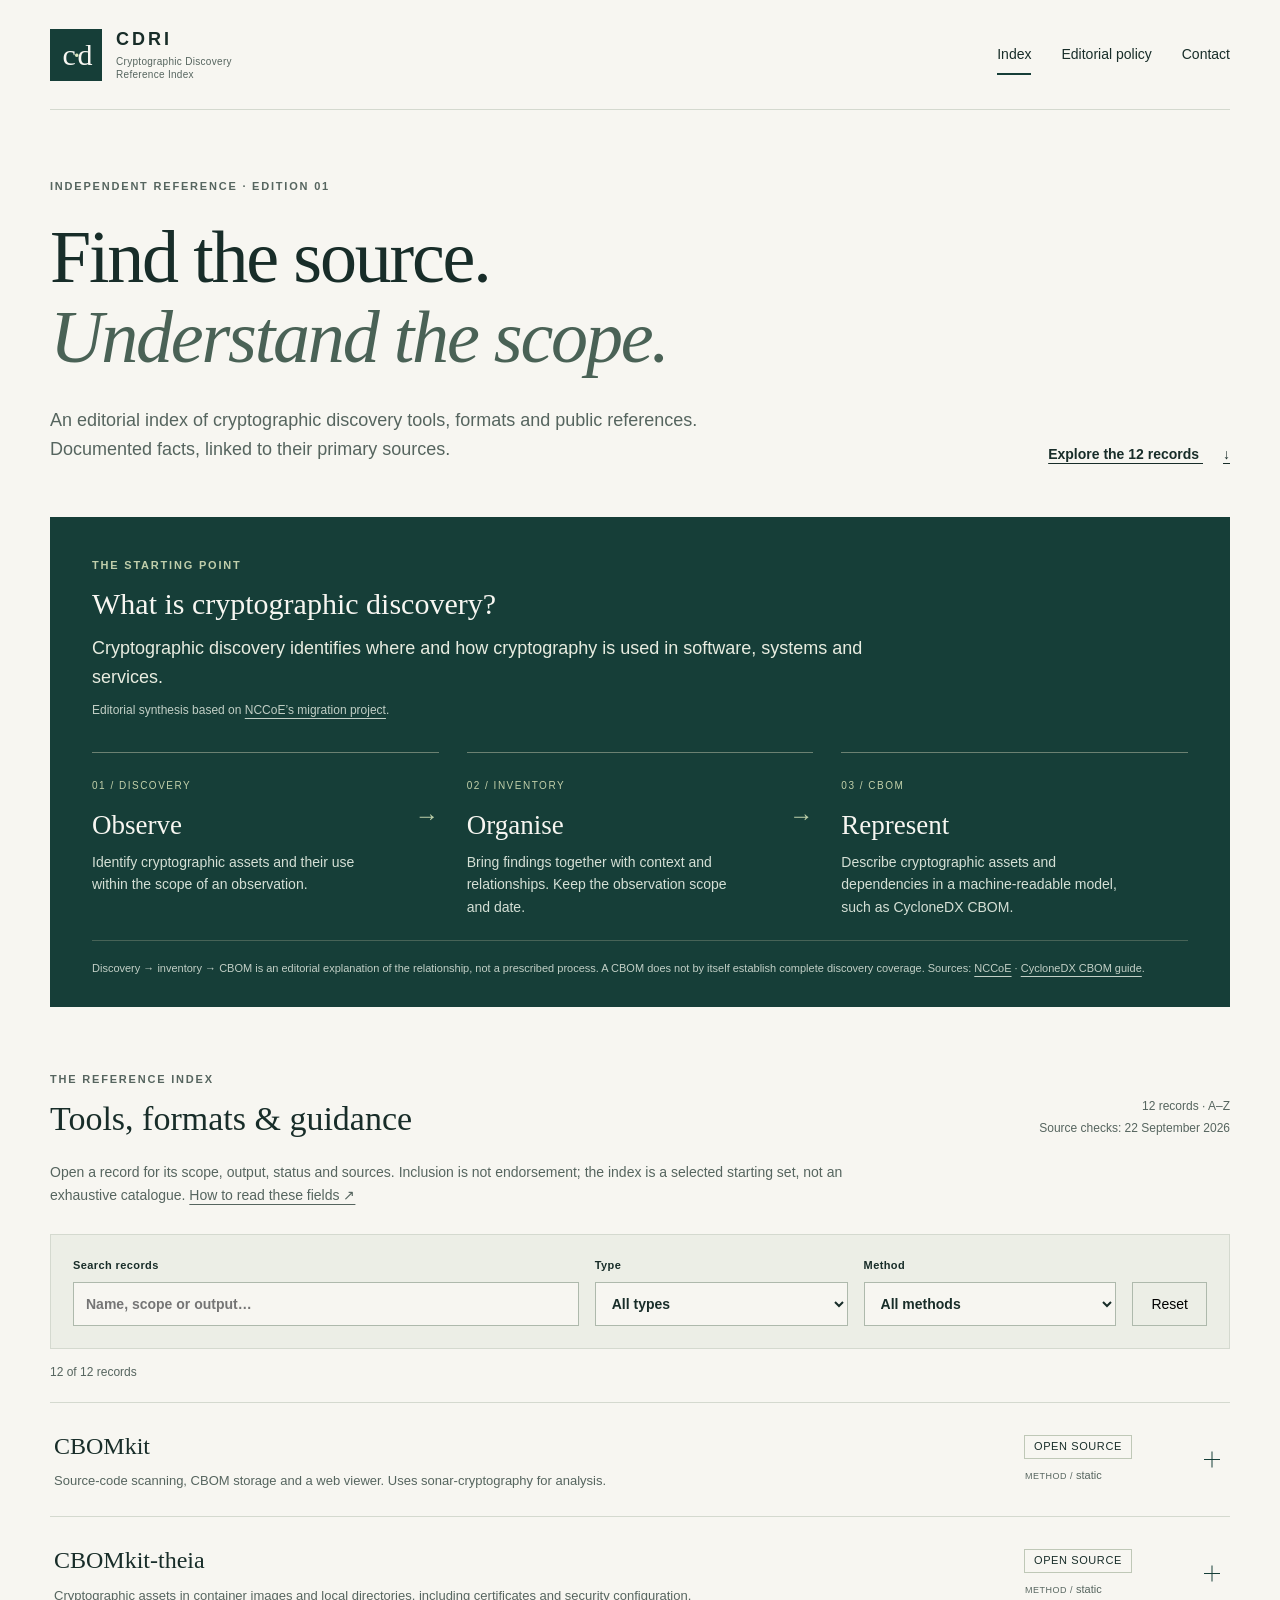
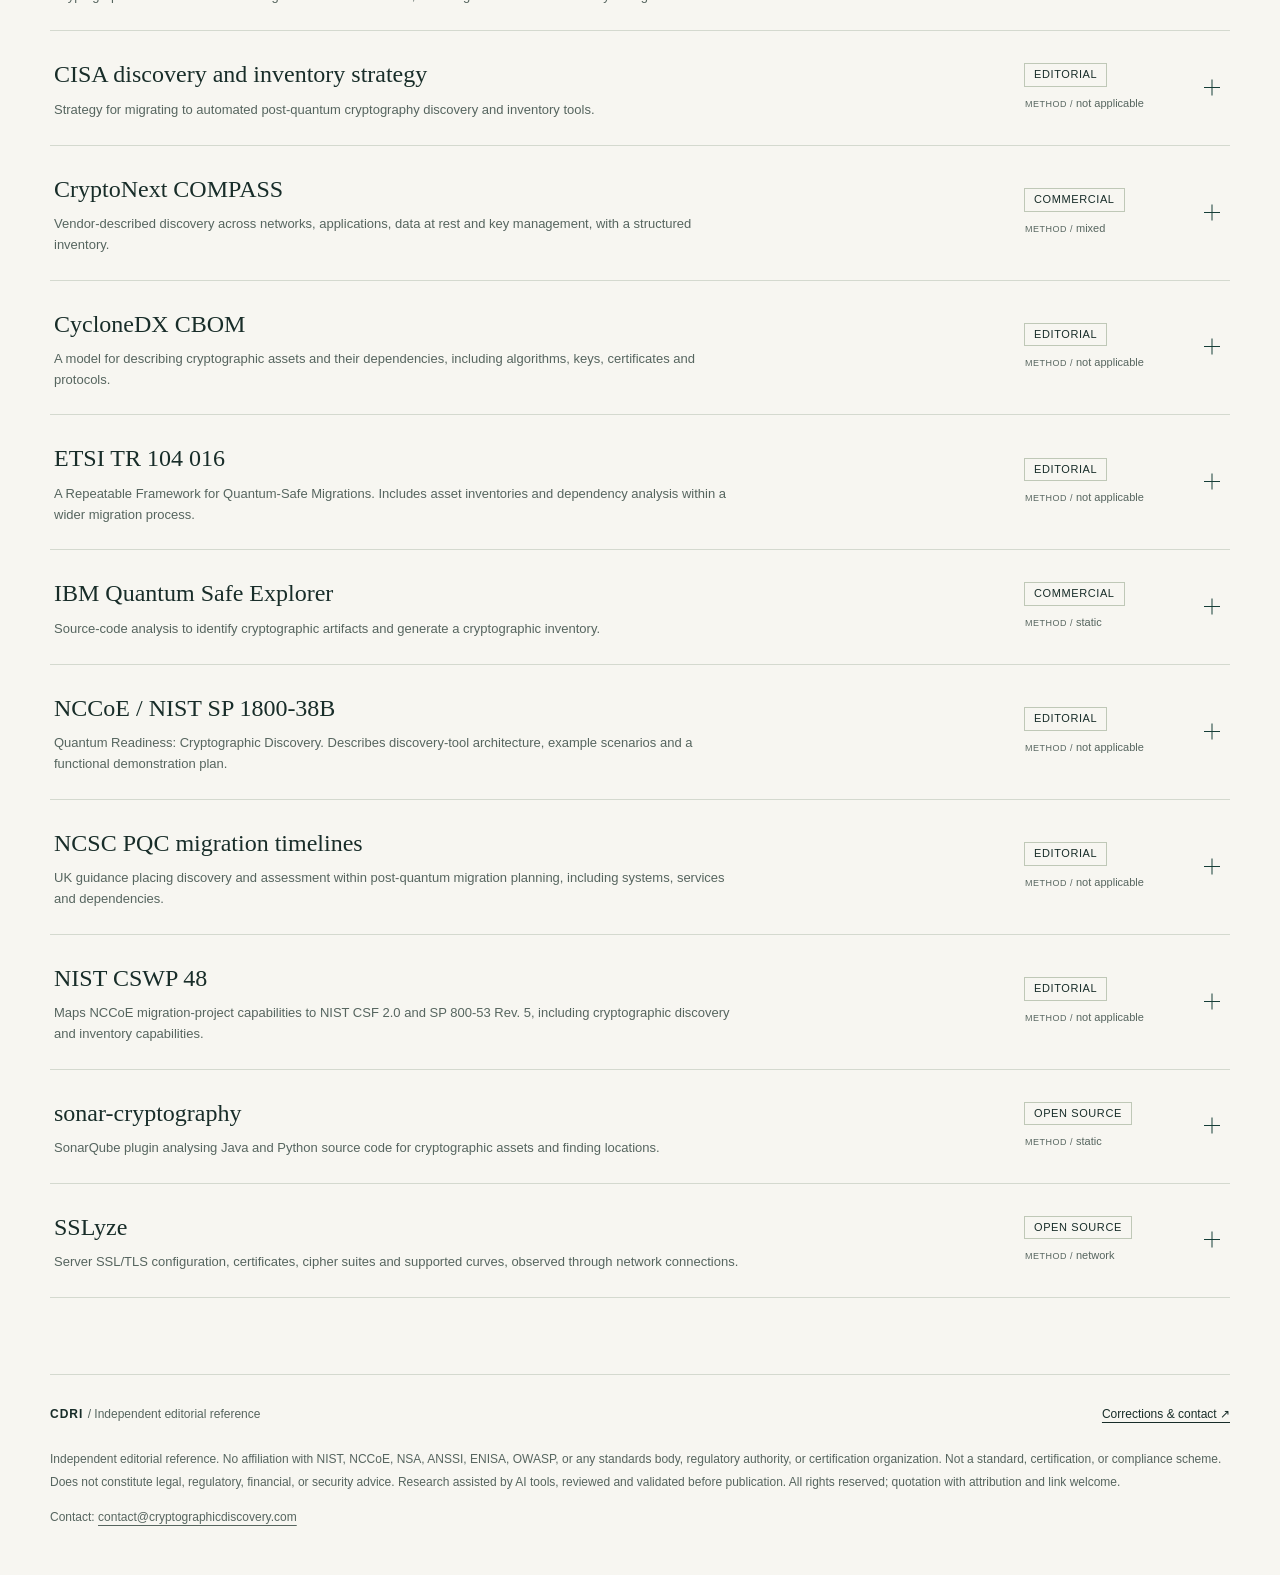
==== commit 1872ead3: "Fix CDRI www references, restore preserved assets and consolidate Contact publisher" ====
--- a/index.html
+++ b/index.html
@@ -1,13 +1,13 @@
 <!doctype html>
 <html lang="en"><head><meta charset="utf-8"><meta name="viewport" content="width=device-width, initial-scale=1">
 <title>Cryptographic Discovery Reference Index · CDRI</title><meta name="description" content="Primary-source records on cryptographic discovery: documented scope, methods, output formats and source status. No scoring or ranking.">
-<link rel="canonical" href="https://cryptographicdiscovery.com/"><meta property="og:title" content="Cryptographic Discovery Reference Index · CDRI"><meta property="og:description" content="Primary-source records on cryptographic discovery: documented scope, methods, output formats and source status. No scoring or ranking."><meta property="og:type" content="website"><meta property="og:url" content="https://cryptographicdiscovery.com/">
-<meta name="theme-color" content="#163e38"><link rel="icon" href="/assets/mark.svg" type="image/svg+xml"><link rel="stylesheet" href="/assets/style.css"><script type="application/ld+json">{"@context": "https://schema.org", "@graph": [{"@type": "ItemList", "@id": "https://cryptographicdiscovery.com/#index", "name": "Cryptographic Discovery Reference Index", "description": "An independent editorial index of cryptographic discovery tools, formats and primary reference publications.", "url": "https://cryptographicdiscovery.com/", "numberOfItems": 12, "itemListOrder": "https://schema.org/ItemListOrderAscending", "itemListElement": [{"@type": "ListItem", "position": 1, "item": {"@type": "Thing", "@id": "https://cryptographicdiscovery.com/#cbomkit", "name": "CBOMkit", "description": "Source-code scanning, CBOM storage and a web viewer. Uses sonar-cryptography for analysis.", "url": "https://cryptographicdiscovery.com/#cbomkit"}}, {"@type": "ListItem", "position": 2, "item": {"@type": "Thing", "@id": "https://cryptographicdiscovery.com/#cbomkit-theia", "name": "CBOMkit-theia", "description": "Cryptographic assets in container images and local directories, including certificates and security configuration.", "url": "https://cryptographicdiscovery.com/#cbomkit-theia"}}, {"@type": "ListItem", "position": 3, "item": {"@type": "Thing", "@id": "https://cryptographicdiscovery.com/#cisa-strategy", "name": "CISA discovery and inventory strategy", "description": "Strategy for migrating to automated post-quantum cryptography discovery and inventory tools.", "url": "https://cryptographicdiscovery.com/#cisa-strategy"}}, {"@type": "ListItem", "position": 4, "item": {"@type": "Thing", "@id": "https://cryptographicdiscovery.com/#cryptonext-compass", "name": "CryptoNext COMPASS", "description": "Vendor-described discovery across networks, applications, data at rest and key management, with a structured inventory.", "url": "https://cryptographicdiscovery.com/#cryptonext-compass"}}, {"@type": "ListItem", "position": 5, "item": {"@type": "Thing", "@id": "https://cryptographicdiscovery.com/#cyclonedx-cbom", "name": "CycloneDX CBOM", "description": "A model for describing cryptographic assets and their dependencies, including algorithms, keys, certificates and protocols.", "url": "https://cryptographicdiscovery.com/#cyclonedx-cbom"}}, {"@type": "ListItem", "position": 6, "item": {"@type": "Thing", "@id": "https://cryptographicdiscovery.com/#etsi-tr-104016", "name": "ETSI TR 104 016", "description": "A Repeatable Framework for Quantum-Safe Migrations. Includes asset inventories and dependency analysis within a wider migration process.", "url": "https://cryptographicdiscovery.com/#etsi-tr-104016"}}, {"@type": "ListItem", "position": 7, "item": {"@type": "Thing", "@id": "https://cryptographicdiscovery.com/#ibm-quantum-safe-explorer", "name": "IBM Quantum Safe Explorer", "description": "Source-code analysis to identify cryptographic artifacts and generate a cryptographic inventory.", "url": "https://cryptographicdiscovery.com/#ibm-quantum-safe-explorer"}}, {"@type": "ListItem", "position": 8, "item": {"@type": "Thing", "@id": "https://cryptographicdiscovery.com/#nist-sp-1800-38b", "name": "NCCoE / NIST SP 1800-38B", "description": "Quantum Readiness: Cryptographic Discovery. Describes discovery-tool architecture, example scenarios and a functional demonstration plan.", "url": "https://cryptographicdiscovery.com/#nist-sp-1800-38b"}}, {"@type": "ListItem", "position": 9, "item": {"@type": "Thing", "@id": "https://cryptographicdiscovery.com/#ncsc-migration", "name": "NCSC PQC migration timelines", "description": "UK guidance placing discovery and assessment within post-quantum migration planning, including systems, services and dependencies.", "url": "https://cryptographicdiscovery.com/#ncsc-migration"}}, {"@type": "ListItem", "position": 10, "item": {"@type": "Thing", "@id": "https://cryptographicdiscovery.com/#nist-cswp-48", "name": "NIST CSWP 48", "description": "Maps NCCoE migration-project capabilities to NIST CSF 2.0 and SP 800-53 Rev. 5, including cryptographic discovery and inventory capabilities.", "url": "https://cryptographicdiscovery.com/#nist-cswp-48"}}, {"@type": "ListItem", "position": 11, "item": {"@type": "Thing", "@id": "https://cryptographicdiscovery.com/#sonar-cryptography", "name": "sonar-cryptography", "description": "SonarQube plugin analysing Java and Python source code for cryptographic assets and finding locations.", "url": "https://cryptographicdiscovery.com/#sonar-cryptography"}}, {"@type": "ListItem", "position": 12, "item": {"@type": "Thing", "@id": "https://cryptographicdiscovery.com/#sslyze", "name": "SSLyze", "description": "Server SSL/TLS configuration, certificates, cipher suites and supported curves, observed through network connections.", "url": "https://cryptographicdiscovery.com/#sslyze"}}]}, {"@type": "DefinedTerm", "@id": "https://cryptographicdiscovery.com/#definition", "name": "Cryptographic discovery", "description": "Cryptographic discovery identifies where and how cryptography is used in software, systems and services.", "url": "https://cryptographicdiscovery.com/#definition", "subjectOf": {"@type": "WebPage", "url": "https://www.nccoe.nist.gov/applied-cryptography/migration-to-pqc", "name": "NCCoE Migration to Post-Quantum Cryptography"}}]}</script>
+<link rel="canonical" href="https://www.cryptographicdiscovery.com/"><meta property="og:title" content="Cryptographic Discovery Reference Index · CDRI"><meta property="og:description" content="Primary-source records on cryptographic discovery: documented scope, methods, output formats and source status. No scoring or ranking."><meta property="og:type" content="website"><meta property="og:url" content="https://www.cryptographicdiscovery.com/"><meta property="og:image" content="https://www.cryptographicdiscovery.com/og.jpg">
+<meta name="theme-color" content="#163e38"><link rel="icon" href="/assets/mark.svg" type="image/svg+xml"><link rel="stylesheet" href="/assets/style.css"><script type="application/ld+json">{"@context": "https://schema.org", "@graph": [{"@type": "ItemList", "@id": "https://www.cryptographicdiscovery.com/#index", "name": "Cryptographic Discovery Reference Index", "description": "An independent editorial index of cryptographic discovery tools, formats and primary reference publications.", "url": "https://www.cryptographicdiscovery.com/", "numberOfItems": 12, "itemListOrder": "https://schema.org/ItemListOrderAscending", "itemListElement": [{"@type": "ListItem", "position": 1, "item": {"@type": "Thing", "@id": "https://www.cryptographicdiscovery.com/#cbomkit", "name": "CBOMkit", "description": "Source-code scanning, CBOM storage and a web viewer. Uses sonar-cryptography for analysis.", "url": "https://www.cryptographicdiscovery.com/#cbomkit"}}, {"@type": "ListItem", "position": 2, "item": {"@type": "Thing", "@id": "https://www.cryptographicdiscovery.com/#cbomkit-theia", "name": "CBOMkit-theia", "description": "Cryptographic assets in container images and local directories, including certificates and security configuration.", "url": "https://www.cryptographicdiscovery.com/#cbomkit-theia"}}, {"@type": "ListItem", "position": 3, "item": {"@type": "Thing", "@id": "https://www.cryptographicdiscovery.com/#cisa-strategy", "name": "CISA discovery and inventory strategy", "description": "Strategy for migrating to automated post-quantum cryptography discovery and inventory tools.", "url": "https://www.cryptographicdiscovery.com/#cisa-strategy"}}, {"@type": "ListItem", "position": 4, "item": {"@type": "Thing", "@id": "https://www.cryptographicdiscovery.com/#cryptonext-compass", "name": "CryptoNext COMPASS", "description": "Vendor-described discovery across networks, applications, data at rest and key management, with a structured inventory.", "url": "https://www.cryptographicdiscovery.com/#cryptonext-compass"}}, {"@type": "ListItem", "position": 5, "item": {"@type": "Thing", "@id": "https://www.cryptographicdiscovery.com/#cyclonedx-cbom", "name": "CycloneDX CBOM", "description": "A model for describing cryptographic assets and their dependencies, including algorithms, keys, certificates and protocols.", "url": "https://www.cryptographicdiscovery.com/#cyclonedx-cbom"}}, {"@type": "ListItem", "position": 6, "item": {"@type": "Thing", "@id": "https://www.cryptographicdiscovery.com/#etsi-tr-104016", "name": "ETSI TR 104 016", "description": "A Repeatable Framework for Quantum-Safe Migrations. Includes asset inventories and dependency analysis within a wider migration process.", "url": "https://www.cryptographicdiscovery.com/#etsi-tr-104016"}}, {"@type": "ListItem", "position": 7, "item": {"@type": "Thing", "@id": "https://www.cryptographicdiscovery.com/#ibm-quantum-safe-explorer", "name": "IBM Quantum Safe Explorer", "description": "Source-code analysis to identify cryptographic artifacts and generate a cryptographic inventory.", "url": "https://www.cryptographicdiscovery.com/#ibm-quantum-safe-explorer"}}, {"@type": "ListItem", "position": 8, "item": {"@type": "Thing", "@id": "https://www.cryptographicdiscovery.com/#nist-sp-1800-38b", "name": "NCCoE / NIST SP 1800-38B", "description": "Quantum Readiness: Cryptographic Discovery. Describes discovery-tool architecture, example scenarios and a functional demonstration plan.", "url": "https://www.cryptographicdiscovery.com/#nist-sp-1800-38b"}}, {"@type": "ListItem", "position": 9, "item": {"@type": "Thing", "@id": "https://www.cryptographicdiscovery.com/#ncsc-migration", "name": "NCSC PQC migration timelines", "description": "UK guidance placing discovery and assessment within post-quantum migration planning, including systems, services and dependencies.", "url": "https://www.cryptographicdiscovery.com/#ncsc-migration"}}, {"@type": "ListItem", "position": 10, "item": {"@type": "Thing", "@id": "https://www.cryptographicdiscovery.com/#nist-cswp-48", "name": "NIST CSWP 48", "description": "Maps NCCoE migration-project capabilities to NIST CSF 2.0 and SP 800-53 Rev. 5, including cryptographic discovery and inventory capabilities.", "url": "https://www.cryptographicdiscovery.com/#nist-cswp-48"}}, {"@type": "ListItem", "position": 11, "item": {"@type": "Thing", "@id": "https://www.cryptographicdiscovery.com/#sonar-cryptography", "name": "sonar-cryptography", "description": "SonarQube plugin analysing Java and Python source code for cryptographic assets and finding locations.", "url": "https://www.cryptographicdiscovery.com/#sonar-cryptography"}}, {"@type": "ListItem", "position": 12, "item": {"@type": "Thing", "@id": "https://www.cryptographicdiscovery.com/#sslyze", "name": "SSLyze", "description": "Server SSL/TLS configuration, certificates, cipher suites and supported curves, observed through network connections.", "url": "https://www.cryptographicdiscovery.com/#sslyze"}}]}, {"@type": "DefinedTerm", "@id": "https://www.cryptographicdiscovery.com/#definition", "name": "Cryptographic discovery", "description": "Cryptographic discovery identifies where and how cryptography is used in software, systems and services.", "url": "https://www.cryptographicdiscovery.com/#definition", "subjectOf": {"@type": "WebPage", "url": "https://www.nccoe.nist.gov/applied-cryptography/migration-to-pqc", "name": "NCCoE Migration to Post-Quantum Cryptography"}}]}</script>
 </head><body><a class="skip" href="#main">Skip to content</a>
 <header class="site-header wrap"><a class="brand" href="/" aria-label="CDRI home"><span class="mark" aria-hidden="true">c<span>·</span>d</span><span><strong>CDRI</strong><small>Cryptographic Discovery<br>Reference Index</small></span></a><nav aria-label="Main navigation"><a href="/" aria-current="page">Index</a><a href="/editorial-policy">Editorial policy</a><a href="/contact">Contact</a></nav></header>
 <main id="main" class="wrap"><section class="intro"><p class="eyebrow">Independent reference · Edition 01</p><h1>Find the source.<br><em>Understand the scope.</em></h1><div class="intro-bottom"><p>An editorial index of cryptographic discovery tools, formats and public references. Documented facts, linked to their primary sources.</p><a class="text-link" href="#index">Explore the 12 records <span aria-hidden="true">↓</span></a></div></section>
 <section class="definition" aria-labelledby="definition-title"><div class="definition-top"><p class="eyebrow light">The starting point</p><h2 id="definition-title">What is cryptographic discovery?</h2><p id="definition">Cryptographic discovery identifies where and how cryptography is used in software, systems and services.</p><p class="source-caption">Editorial synthesis based on <a href="https://www.nccoe.nist.gov/applied-cryptography/migration-to-pqc">NCCoE’s migration project</a>.</p></div><ol class="pathway"><li><span class="step">01 / DISCOVERY</span><h3>Observe</h3><p>Identify cryptographic assets and their use within the scope of an observation.</p></li><li><span class="step">02 / INVENTORY</span><h3>Organise</h3><p>Bring findings together with context and relationships. Keep the observation scope and date.</p></li><li><span class="step">03 / CBOM</span><h3>Represent</h3><p>Describe cryptographic assets and dependencies in a machine-readable model, such as CycloneDX CBOM.</p></li></ol><p class="pathway-note">Discovery → inventory → CBOM is an editorial explanation of the relationship, not a prescribed process. A CBOM does not by itself establish complete discovery coverage. Sources: <a href="https://www.nccoe.nist.gov/applied-cryptography/migration-to-pqc">NCCoE</a> · <a href="https://cyclonedx.org/guides/OWASP_CycloneDX-Authoritative-Guide-to-CBOM-en.pdf">CycloneDX CBOM guide</a>.</p></section>
 <section id="index" class="catalog" aria-labelledby="index-title"><div class="section-heading"><div><p class="eyebrow">The reference index</p><h2 id="index-title">Tools, formats &amp; guidance</h2></div><p class="edition-date">12 records · A–Z<br>Source checks: 22 September 2026</p></div><p class="catalog-intro">Open a record for its scope, output, status and sources. Inclusion is not endorsement; the index is a selected starting set, not an exhaustive catalogue. <a href="/editorial-policy#field-guide">How to read these fields ↗</a></p>
 <form id="filters" class="filters" role="search" hidden><label class="search-label" for="query">Search records<input id="query" type="search" placeholder="Name, scope or output…" autocomplete="off"></label><label for="type">Type<select id="type"><option value="">All types</option><option>open source</option><option>commercial</option><option>editorial</option></select></label><label for="method">Method<select id="method"><option value="">All methods</option><option>static</option><option>runtime</option><option>network</option><option>mixed</option><option>not applicable</option><option>not documented</option></select></label><button type="reset">Reset</button></form><p id="result-count" class="result-count" role="status" aria-live="polite" hidden></p><div class="records"><details class="record" id="cbomkit" data-type="open source" data-method="static" data-search="CBOMkit Source-code scanning, CBOM storage and a web viewer. Uses sonar-cryptography for analysis. open source static CBOM objects; serialization not documented in the cited overview. open"><summary><span class="record-name"><strong>CBOMkit</strong><span>Source-code scanning, CBOM storage and a web viewer. Uses sonar-cryptography for analysis.</span></span><span class="record-labels"><span class="type-tag">open source</span><span class="method-tag">static</span></span><span class="expander" aria-hidden="true"></span></summary><div class="record-body"><dl class="fields"><div><dt>Type</dt><dd>open source</dd></div><div><dt>Method</dt><dd>static</dd></div><div><dt>Output format</dt><dd>CBOM objects; serialization not documented in the cited overview.</dd></div><div><dt>Status</dt><dd>open</dd></div><div><dt>Source version / date</dt><dd>Project description, 23 June 2025; software release not specified.</dd></div><div><dt>Last checked</dt><dd>2026-09-22</dd></div></dl><div class="source-box"><h3>Primary sources</h3><ul><li><a href="https://research.ibm.com/blog/cryptographic-cbom-linux-foundation">IBM Research — PQCA donation and tool descriptions</a> <span aria-hidden="true">↗</span></li></ul><p class="note">Describes the source-scanning service, not every tool in the wider CBOMkit family. No software execution was performed.</p><a class="permalink" href="/#cbomkit">Link to this record <span aria-hidden="true">↗</span></a></div></div></details><details class="record" id="cbomkit-theia" data-type="open source" data-method="static" data-search="CBOMkit-theia Cryptographic assets in container images and local directories, including certificates and security configuration. open source static CBOM; serialization not documented in the cited descriptions. open"><summary><span class="record-name"><strong>CBOMkit-theia</strong><span>Cryptographic assets in container images and local directories, including certificates and security configuration.</span></span><span class="record-labels"><span class="type-tag">open source</span><span class="method-tag">static</span></span><span class="expander" aria-hidden="true"></span></summary><div class="record-body"><dl class="fields"><div><dt>Type</dt><dd>open source</dd></div><div><dt>Method</dt><dd>static</dd></div><div><dt>Output format</dt><dd>CBOM; serialization not documented in the cited descriptions.</dd></div><div><dt>Status</dt><dd>open</dd></div><div><dt>Source version / date</dt><dd>Project descriptions, 6 November 2024 and 23 June 2025; software release not specified.</dd></div><div><dt>Last checked</dt><dd>2026-09-22</dd></div></dl><div class="source-box"><h3>Primary sources</h3><ul><li><a href="https://research.ibm.com/blog/quantum-safe-cbomkit">IBM Research — Managing cryptography with CBOMkit</a> <span aria-hidden="true">↗</span></li><li><a href="https://research.ibm.com/blog/cryptographic-cbom-linux-foundation">IBM Research — PQCA donation</a> <span aria-hidden="true">↗</span></li></ul><p class="note">Static means inspection of image or filesystem contents. It does not imply observation of a running container.</p><a class="permalink" href="/#cbomkit-theia">Link to this record <span aria-hidden="true">↗</span></a></div></div></details><details class="record" id="cisa-strategy" data-type="editorial" data-method="not applicable" data-search="CISA discovery and inventory strategy Strategy for migrating to automated post-quantum cryptography discovery and inventory tools. editorial not applicable Not applicable — reference publication. not applicable"><summary><span class="record-name"><strong>CISA discovery and inventory strategy</strong><span>Strategy for migrating to automated post-quantum cryptography discovery and inventory tools.</span></span><span class="record-labels"><span class="type-tag">editorial</span><span class="method-tag">not applicable</span></span><span class="expander" aria-hidden="true"></span></summary><div class="record-body"><dl class="fields"><div><dt>Type</dt><dd>editorial</dd></div><div><dt>Method</dt><dd>not applicable</dd></div><div><dt>Output format</dt><dd>Not applicable — reference publication.</dd></div><div><dt>Status</dt><dd>not applicable</dd></div><div><dt>Source version / date</dt><dd>Publication date on the indexed cover: 15 August 2024.</dd></div><div><dt>Last checked</dt><dd>2026-09-22</dd></div></dl><div class="source-box"><h3>Primary sources</h3><ul><li><a href="https://www.cisa.gov/sites/default/files/2024-09/Strategy-for-Migrating-to-Automated-PQC-Discovery-and-Inventory-Tools.pdf">CISA — Strategy for Migrating to Automated PQC Discovery and Inventory Tools (PDF)</a> <span aria-hidden="true">↗</span></li></ul><p class="note">Metadata-only record: title and cover date verified from the indexed primary publication. Direct retrieval returned an access error; the full text was not reviewed. No detailed technical or legal claims are made here.</p><a class="permalink" href="/#cisa-strategy">Link to this record <span aria-hidden="true">↗</span></a></div></div></details><details class="record" id="cryptonext-compass" data-type="commercial" data-method="mixed" data-search="CryptoNext COMPASS Vendor-described discovery across networks, applications, data at rest and key management, with a structured inventory. commercial mixed Not documented — the cited product page does not specify an export serialization. not applicable"><summary><span class="record-name"><strong>CryptoNext COMPASS</strong><span>Vendor-described discovery across networks, applications, data at rest and key management, with a structured inventory.</span></span><span class="record-labels"><span class="type-tag">commercial</span><span class="method-tag">mixed</span></span><span class="expander" aria-hidden="true"></span></summary><div class="record-body"><dl class="fields"><div><dt>Type</dt><dd>commercial</dd></div><div><dt>Method</dt><dd>mixed</dd></div><div><dt>Output format</dt><dd>Not documented — the cited product page does not specify an export serialization.</dd></div><div><dt>Status</dt><dd>not applicable</dd></div><div><dt>Source version / date</dt><dd>Public product page; release and publication date not stated.</dd></div><div><dt>Last checked</dt><dd>2026-09-22</dd></div></dl><div class="source-box"><h3>Primary sources</h3><ul><li><a href="https://www.cryptonext-security.com/en/products-cryptography-discovery-and-inventory/">CryptoNext Security — Cryptography Discovery &amp; Inventory</a> <span aria-hidden="true">↗</span></li></ul><p class="note">Mixed reflects the vendor&#x27;s description of multiple sources and active/passive collection. Capabilities have not been independently tested by CDRI.</p><a class="permalink" href="/#cryptonext-compass">Link to this record <span aria-hidden="true">↗</span></a></div></div></details><details class="record" id="cyclonedx-cbom" data-type="editorial" data-method="not applicable" data-search="CycloneDX CBOM A model for describing cryptographic assets and their dependencies, including algorithms, keys, certificates and protocols. editorial not applicable CycloneDX CBOM; JSON examples documented in the guide. standard"><summary><span class="record-name"><strong>CycloneDX CBOM</strong><span>A model for describing cryptographic assets and their dependencies, including algorithms, keys, certificates and protocols.</span></span><span class="record-labels"><span class="type-tag">editorial</span><span class="method-tag">not applicable</span></span><span class="expander" aria-hidden="true"></span></summary><div class="record-body"><dl class="fields"><div><dt>Type</dt><dd>editorial</dd></div><div><dt>Method</dt><dd>not applicable</dd></div><div><dt>Output format</dt><dd>CycloneDX CBOM; JSON examples documented in the guide.</dd></div><div><dt>Status</dt><dd>standard</dd></div><div><dt>Source version / date</dt><dd>Authoritative Guide to CBOM, second edition, 21 October 2025; covers CycloneDX 1.7.</dd></div><div><dt>Last checked</dt><dd>2026-09-22</dd></div></dl><div class="source-box"><h3>Primary sources</h3><ul><li><a href="https://cyclonedx.org/capabilities/cbom/">CycloneDX — CBOM capability</a> <span aria-hidden="true">↗</span></li><li><a href="https://cyclonedx.org/guides/OWASP_CycloneDX-Authoritative-Guide-to-CBOM-en.pdf">OWASP CycloneDX — Authoritative Guide to CBOM, second edition (PDF)</a> <span aria-hidden="true">↗</span></li></ul><p class="note">The standard label refers to CycloneDX. CBOM is a representation of findings and dependencies, not a discovery scanner. CDRI does not certify conformance.</p><a class="permalink" href="/#cyclonedx-cbom">Link to this record <span aria-hidden="true">↗</span></a></div></div></details><details class="record" id="etsi-tr-104016" data-type="editorial" data-method="not applicable" data-search="ETSI TR 104 016 A Repeatable Framework for Quantum-Safe Migrations. Includes asset inventories and dependency analysis within a wider migration process. editorial not applicable Not applicable — technical report. not applicable"><summary><span class="record-name"><strong>ETSI TR 104 016</strong><span>A Repeatable Framework for Quantum-Safe Migrations. Includes asset inventories and dependency analysis within a wider migration process.</span></span><span class="record-labels"><span class="type-tag">editorial</span><span class="method-tag">not applicable</span></span><span class="expander" aria-hidden="true"></span></summary><div class="record-body"><dl class="fields"><div><dt>Type</dt><dd>editorial</dd></div><div><dt>Method</dt><dd>not applicable</dd></div><div><dt>Output format</dt><dd>Not applicable — technical report.</dd></div><div><dt>Status</dt><dd>not applicable</dd></div><div><dt>Source version / date</dt><dd>V1.1.1, October 2024.</dd></div><div><dt>Last checked</dt><dd>2026-09-22</dd></div></dl><div class="source-box"><h3>Primary sources</h3><ul><li><a href="https://www.etsi.org/deliver/etsi_tr/104000_104099/104016/01.01.01_60/tr_104016v010101p.pdf">ETSI — TR 104 016 V1.1.1 (PDF)</a> <span aria-hidden="true">↗</span></li></ul><p class="note">Listed as a published technical report. Its framework is ETSI&#x27;s work; CDRI does not introduce a migration framework or infer binding obligations from this report.</p><a class="permalink" href="/#etsi-tr-104016">Link to this record <span aria-hidden="true">↗</span></a></div></div></details><details class="record" id="ibm-quantum-safe-explorer" data-type="commercial" data-method="static" data-search="IBM Quantum Safe Explorer Source-code analysis to identify cryptographic artifacts and generate a cryptographic inventory. commercial static CycloneDX CBOM in JSON, documented in the 2.x scanning instructions. not applicable"><summary><span class="record-name"><strong>IBM Quantum Safe Explorer</strong><span>Source-code analysis to identify cryptographic artifacts and generate a cryptographic inventory.</span></span><span class="record-labels"><span class="type-tag">commercial</span><span class="method-tag">static</span></span><span class="expander" aria-hidden="true"></span></summary><div class="record-body"><dl class="fields"><div><dt>Type</dt><dd>commercial</dd></div><div><dt>Method</dt><dd>static</dd></div><div><dt>Output format</dt><dd>CycloneDX CBOM in JSON, documented in the 2.x scanning instructions.</dd></div><div><dt>Status</dt><dd>not applicable</dd></div><div><dt>Source version / date</dt><dd>IBM Quantum Safe Explorer 2.x documentation.</dd></div><div><dt>Last checked</dt><dd>2026-09-22</dd></div></dl><div class="source-box"><h3>Primary sources</h3><ul><li><a href="https://www.ibm.com/docs/en/quantum-safe/quantum-safe-explorer/2.x?topic=quantum-safe-explorer-overview">IBM Docs — Quantum Safe Explorer overview (2.x)</a> <span aria-hidden="true">↗</span></li><li><a href="https://www.ibm.com/docs/en/quantum-safe/quantum-safe-explorer/2.x?topic=scanning-steps-python-code">IBM Docs — Steps for scanning Python code (2.x)</a> <span aria-hidden="true">↗</span></li></ul><p class="note">Facts checked against indexed IBM documentation. Direct page retrieval was unavailable during review. This record does not assert coverage of every language or deployed environment.</p><a class="permalink" href="/#ibm-quantum-safe-explorer">Link to this record <span aria-hidden="true">↗</span></a></div></div></details><details class="record" id="nist-sp-1800-38b" data-type="editorial" data-method="not applicable" data-search="NCCoE / NIST SP 1800-38B Quantum Readiness: Cryptographic Discovery. Describes discovery-tool architecture, example scenarios and a functional demonstration plan. editorial not applicable Not applicable — practice-guide draft. draft"><summary><span class="record-name"><strong>NCCoE / NIST SP 1800-38B</strong><span>Quantum Readiness: Cryptographic Discovery. Describes discovery-tool architecture, example scenarios and a functional demonstration plan.</span></span><span class="record-labels"><span class="type-tag">editorial</span><span class="method-tag">not applicable</span></span><span class="expander" aria-hidden="true"></span></summary><div class="record-body"><dl class="fields"><div><dt>Type</dt><dd>editorial</dd></div><div><dt>Method</dt><dd>not applicable</dd></div><div><dt>Output format</dt><dd>Not applicable — practice-guide draft.</dd></div><div><dt>Status</dt><dd>draft</dd></div><div><dt>Source version / date</dt><dd>Volume B, preliminary draft, December 2023.</dd></div><div><dt>Last checked</dt><dd>2026-09-22</dd></div></dl><div class="source-box"><h3>Primary sources</h3><ul><li><a href="https://www.nccoe.nist.gov/sites/default/files/2023-12/pqc-migration-nist-sp-1800-38b-preliminary-draft.pdf">NCCoE — NIST SP 1800-38B preliminary draft (PDF)</a> <span aria-hidden="true">↗</span></li><li><a href="https://www.nccoe.nist.gov/applied-cryptography/migration-to-pqc">NCCoE — Migration to Post-Quantum Cryptography project</a> <span aria-hidden="true">↗</span></li></ul><p class="note">The linked document identifies itself as a preliminary draft. It describes example implementations; inclusion here is not an endorsement of participants or products.</p><a class="permalink" href="/#nist-sp-1800-38b">Link to this record <span aria-hidden="true">↗</span></a></div></div></details><details class="record" id="ncsc-migration" data-type="editorial" data-method="not applicable" data-search="NCSC PQC migration timelines UK guidance placing discovery and assessment within post-quantum migration planning, including systems, services and dependencies. editorial not applicable Not applicable — guidance publication. not applicable"><summary><span class="record-name"><strong>NCSC PQC migration timelines</strong><span>UK guidance placing discovery and assessment within post-quantum migration planning, including systems, services and dependencies.</span></span><span class="record-labels"><span class="type-tag">editorial</span><span class="method-tag">not applicable</span></span><span class="expander" aria-hidden="true"></span></summary><div class="record-body"><dl class="fields"><div><dt>Type</dt><dd>editorial</dd></div><div><dt>Method</dt><dd>not applicable</dd></div><div><dt>Output format</dt><dd>Not applicable — guidance publication.</dd></div><div><dt>Status</dt><dd>not applicable</dd></div><div><dt>Source version / date</dt><dd>Published 20 March 2025.</dd></div><div><dt>Last checked</dt><dd>2026-09-22</dd></div></dl><div class="source-box"><h3>Primary sources</h3><ul><li><a href="https://www.ncsc.gov.uk/guidance/pqc-migration-timelines">UK NCSC — Timelines for migration to post-quantum cryptography</a> <span aria-hidden="true">↗</span></li></ul><p class="note">The initial discovery and assessment exercise is explicitly distinguished from a formal item-by-item asset register. This record makes no claim of a universal legal deadline.</p><a class="permalink" href="/#ncsc-migration">Link to this record <span aria-hidden="true">↗</span></a></div></div></details><details class="record" id="nist-cswp-48" data-type="editorial" data-method="not applicable" data-search="NIST CSWP 48 Maps NCCoE migration-project capabilities to NIST CSF 2.0 and SP 800-53 Rev. 5, including cryptographic discovery and inventory capabilities. editorial not applicable Not applicable — mapping publication. draft"><summary><span class="record-name"><strong>NIST CSWP 48</strong><span>Maps NCCoE migration-project capabilities to NIST CSF 2.0 and SP 800-53 Rev. 5, including cryptographic discovery and inventory capabilities.</span></span><span class="record-labels"><span class="type-tag">editorial</span><span class="method-tag">not applicable</span></span><span class="expander" aria-hidden="true"></span></summary><div class="record-body"><dl class="fields"><div><dt>Type</dt><dd>editorial</dd></div><div><dt>Method</dt><dd>not applicable</dd></div><div><dt>Output format</dt><dd>Not applicable — mapping publication.</dd></div><div><dt>Status</dt><dd>draft</dd></div><div><dt>Source version / date</dt><dd>Initial public draft, 18 September 2025; public comment period closed.</dd></div><div><dt>Last checked</dt><dd>2026-09-22</dd></div></dl><div class="source-box"><h3>Primary sources</h3><ul><li><a href="https://csrc.nist.gov/pubs/cswp/48/mapping-migration-to-pqc-project-capabilities-to-r/ipd">NIST CSRC — CSWP 48 initial public draft</a> <span aria-hidden="true">↗</span></li></ul><p class="note">The source remains labelled Initial Public Draft. A closed comment period does not establish final publication. Mapping to controls is not certification.</p><a class="permalink" href="/#nist-cswp-48">Link to this record <span aria-hidden="true">↗</span></a></div></div></details><details class="record" id="sonar-cryptography" data-type="open source" data-method="static" data-search="sonar-cryptography SonarQube plugin analysing Java and Python source code for cryptographic assets and finding locations. open source static CBOM object; serialization not documented in the cited overview. open"><summary><span class="record-name"><strong>sonar-cryptography</strong><span>SonarQube plugin analysing Java and Python source code for cryptographic assets and finding locations.</span></span><span class="record-labels"><span class="type-tag">open source</span><span class="method-tag">static</span></span><span class="expander" aria-hidden="true"></span></summary><div class="record-body"><dl class="fields"><div><dt>Type</dt><dd>open source</dd></div><div><dt>Method</dt><dd>static</dd></div><div><dt>Output format</dt><dd>CBOM object; serialization not documented in the cited overview.</dd></div><div><dt>Status</dt><dd>open</dd></div><div><dt>Source version / date</dt><dd>Project description, 23 June 2025; software release not specified.</dd></div><div><dt>Last checked</dt><dd>2026-09-22</dd></div></dl><div class="source-box"><h3>Primary sources</h3><ul><li><a href="https://research.ibm.com/blog/cryptographic-cbom-linux-foundation">IBM Research — PQCA donation and tool descriptions</a> <span aria-hidden="true">↗</span></li></ul><p class="note">Language coverage is bounded to this dated primary description, not a claim about every current release.</p><a class="permalink" href="/#sonar-cryptography">Link to this record <span aria-hidden="true">↗</span></a></div></div></details><details class="record" id="sslyze" data-type="open source" data-method="network" data-search="SSLyze Server SSL/TLS configuration, certificates, cipher suites and supported curves, observed through network connections. open source network JSON scan results. open"><summary><span class="record-name"><strong>SSLyze</strong><span>Server SSL/TLS configuration, certificates, cipher suites and supported curves, observed through network connections.</span></span><span class="record-labels"><span class="type-tag">open source</span><span class="method-tag">network</span></span><span class="expander" aria-hidden="true"></span></summary><div class="record-body"><dl class="fields"><div><dt>Type</dt><dd>open source</dd></div><div><dt>Method</dt><dd>network</dd></div><div><dt>Output format</dt><dd>JSON scan results.</dd></div><div><dt>Status</dt><dd>open</dd></div><div><dt>Source version / date</dt><dd>PyPI release 6.3.1, 29 March 2026; AGPLv3.</dd></div><div><dt>Last checked</dt><dd>2026-09-22</dd></div></dl><div class="source-box"><h3>Primary sources</h3><ul><li><a href="https://pypi.org/project/sslyze/">SSLyze — publisher&#x27;s project description on PyPI</a> <span aria-hidden="true">↗</span></li></ul><p class="note">This record concerns the documented TLS endpoint scanner. It does not imply an inventory of cryptography inside application source code.</p><a class="permalink" href="/#sslyze">Link to this record <span aria-hidden="true">↗</span></a></div></div></details></div><p id="empty" class="empty" hidden>No records match these filters. Try a broader search or use Reset.</p><noscript><p>All records are available above. Open each record to read its fields and sources.</p></noscript></section></main>
-<footer class="wrap site-footer"><div class="footer-heading"><strong>CDRI <span>/ Independent editorial reference</span></strong><a href="/contact">Corrections &amp; contact ↗</a></div><p class="disclaimer">Independent editorial reference. No affiliation with NIST, NCCoE, NSA, ANSSI, ENISA, OWASP, or any standards body, regulatory authority, or certification organization. Not a standard, certification, or compliance scheme. Does not constitute legal, regulatory, financial, or security advice. Research assisted by AI tools, reviewed and validated before publication. Editorial responsibility: XB2 EURL, RCS Bayonne 922 532 320, France. All rights reserved; quotation with attribution and link welcome.</p><p class="publisher">Published by XB2 EURL, RCS Bayonne 922 532 320, France. Contact: <a href="mailto:contact@cryptographicdiscovery.com">contact@cryptographicdiscovery.com</a></p></footer>
+<footer class="wrap site-footer"><div class="footer-heading"><strong>CDRI <span>/ Independent editorial reference</span></strong><a href="/contact">Corrections &amp; contact ↗</a></div><p class="disclaimer">Independent editorial reference. No affiliation with NIST, NCCoE, NSA, ANSSI, ENISA, OWASP, or any standards body, regulatory authority, or certification organization. Not a standard, certification, or compliance scheme. Does not constitute legal, regulatory, financial, or security advice. Research assisted by AI tools, reviewed and validated before publication. All rights reserved; quotation with attribution and link welcome.</p><p class="publisher">Contact: <a href="mailto:contact@cryptographicdiscovery.com">contact@cryptographicdiscovery.com</a></p></footer>
 <script src="/assets/index.js" defer></script></body></html>
--- a/assets/style.css
+++ b/assets/style.css
@@ -1,7 +1,11 @@
 @charset "UTF-8";
 :root{--paper:#f7f6f1;--ink:#182d29;--green:#163e38;--muted:#56655f;--line:#d4d9cf;--accent:#dbe6bf;--white:#fff;--serif:Georgia,'Times New Roman',serif}
-*{box-sizing:border-box}html{scroll-behavior:smooth;scroll-padding-top:24px}body{margin:0;background:var(--paper);color:var(--ink);font-family:Arial,Helvetica,sans-serif;font-size:16px;line-height:1.6}a{color:inherit;text-underline-offset:4px;text-decoration-thickness:1px}a:hover{text-decoration-thickness:2px}button,input,select{font:inherit}button,a,input,select,summary{-webkit-tap-highlight-color:transparent}a:focus-visible,button:focus-visible,input:focus-visible,select:focus-visible,summary:focus-visible{outline:3px solid #b86a28;outline-offset:4px}[hidden]{display:none!important}.wrap{width:min(1180px,calc(100% - 96px));margin-inline:auto}.skip{position:absolute;top:-100px;left:20px;z-index:10;background:var(--green);color:white;padding:12px}.skip:focus{top:8px}.site-header{display:flex;align-items:center;justify-content:space-between;gap:30px;padding-block:28px;border-bottom:1px solid var(--line)}.brand{display:flex;gap:14px;align-items:center;text-decoration:none;line-height:1.3}.mark{display:grid;place-content:center;width:52px;height:52px;background:var(--green);color:var(--paper);font-family:var(--serif);font-size:30px;position:relative;letter-spacing:-3px;display:block;text-align:center;line-height:50px}.mark span{color:var(--accent)}.brand strong{font-size:18px;letter-spacing:3px}.brand small{display:block;margin-top:4px;font-size:10px;letter-spacing:.3px;color:var(--muted)}nav{display:flex;gap:30px;font-size:14px}nav a{text-decoration:none;padding:8px 0}nav a[aria-current]{border-bottom:2px solid var(--green)}.eyebrow{text-transform:uppercase;font-size:11px;letter-spacing:1.8px;font-weight:700;margin:0 0 22px;color:var(--muted)}.intro{padding:68px 0 52px}h1{font-family:var(--serif);font-size:clamp(42px,5.8vw,74px);line-height:1.08;font-weight:400;letter-spacing:-2.2px;margin:0 0 28px}h1 em{font-weight:400;color:#4a6256}.intro-bottom{display:flex;align-items:flex-end;justify-content:space-between;gap:40px}.intro-bottom p{max-width:650px;font-size:18px;line-height:1.65;margin:0;color:var(--muted)}.text-link{font-size:14px;font-weight:700;white-space:nowrap}.text-link span{margin-left:20px}.definition{background:var(--green);color:var(--paper);padding:40px 42px 28px}.definition-top{max-width:810px}.light{color:#c0ceab;margin-bottom:10px}.definition h2{font:400 30px/1.25 var(--serif);margin:0 0 12px}.definition-top>p:not(.eyebrow):not(.source-caption){font-size:18px;margin:0 0 9px;color:#e8ece0}.source-caption{font-size:12px;color:#c2cfc6;margin:0}.pathway{list-style:none;padding:0;margin:32px 0 22px;display:grid;grid-template-columns:repeat(3,1fr);gap:28px}.pathway li{border-top:1px solid #6b8172;padding-top:18px;position:relative}.pathway li:not(:last-child):after{content:'→';position:absolute;right:0;top:44px;color:#bdcfa9;font-size:24px}.step{font-size:10px;letter-spacing:1.5px;color:#c2d0aa}.pathway h3{font:400 27px/1.2 var(--serif);margin:12px 0 10px}.pathway p{font-size:14px;color:#d4dfd5;max-width:280px;margin:0;line-height:1.6}.pathway-note{font-size:11px;line-height:1.8;color:#c2cfc6;border-top:1px solid #476357;padding-top:18px;margin:0;max-width:100%}.catalog{padding-top:64px}.section-heading{display:flex;justify-content:space-between;align-items:flex-end;gap:20px}.section-heading .eyebrow{margin-bottom:10px}h2{font-family:var(--serif);font-weight:400;font-size:34px;line-height:1.2;margin:0 0 20px}.section-heading h2{margin-bottom:0}.edition-date{text-align:right;font-size:12px;color:var(--muted);line-height:1.8;margin:0}.catalog-intro{font-size:14px;color:var(--muted);max-width:860px;margin:22px 0 28px}.filters{display:flex;gap:16px;align-items:flex-end;padding:22px;background:#eceee6;border:1px solid var(--line)}.filters label{display:flex;flex-direction:column;gap:7px;font-size:11px;font-weight:700;letter-spacing:.4px;flex:1}.filters .search-label{flex:2}input,select{width:100%;min-width:0;background:var(--paper);color:var(--ink);border:1px solid #aeb9ac;border-radius:0;padding:11px 12px;font-size:14px;height:44px}.filters button{border:1px solid #aeb9ac;border-radius:0;background:transparent;padding:10px 18px;cursor:pointer;height:44px;font-size:14px}.filters button:hover{background:var(--green);color:white}.result-count{font-size:12px;margin:14px 0;color:var(--muted)}.records{border-top:1px solid var(--line);margin-top:20px}.record{border-bottom:1px solid var(--line);scroll-margin-top:24px}.record summary{list-style:none;display:grid;grid-template-columns:1fr 190px 22px;gap:24px;padding:24px 4px;align-items:center;cursor:pointer}.record summary::-webkit-details-marker{display:none}.record summary:hover .record-name strong{text-decoration:underline;text-underline-offset:4px}.record-name strong{font-family:var(--serif);font-size:24px;font-weight:400;display:block;margin-bottom:6px}.record-name>span{display:block;font-size:13px;color:var(--muted);line-height:1.6;max-width:690px}.record-labels{display:flex;flex-direction:column;align-items:flex-start;gap:8px;justify-self:end;width:156px;font-size:11px}.type-tag{border:1px solid #bfc8b7;padding:2px 9px;text-transform:uppercase;letter-spacing:.6px}.method-tag{color:var(--muted);padding-left:1px}.method-tag:before{content:'METHOD / ';font-size:9px;letter-spacing:.5px}.expander{width:16px;height:16px;position:relative}.expander:before,.expander:after{content:'';background:var(--green);position:absolute;left:0;top:7px;width:16px;height:1px}.expander:after{transform:rotate(90deg)}details[open] .expander:after{display:none}details[open]{background:#eeefe8}details[open] summary{padding-inline:20px}.record-body{padding:0 24px 26px;display:grid;grid-template-columns:1.15fr 1fr;gap:36px}.fields{margin:0}.fields>div{display:grid;grid-template-columns:132px 1fr;gap:14px;padding:10px 0;border-top:1px solid var(--line);font-size:12px}.fields dt{color:var(--muted)}.fields dd{margin:0}.source-box{padding:12px 0 0}.source-box h3{font-size:11px;letter-spacing:1px;text-transform:uppercase;margin:0 0 10px}.source-box ul{list-style:none;padding:0;margin:0;font-size:13px}.source-box li{margin-bottom:10px}.note{font-size:12px;color:var(--muted);line-height:1.8}.permalink{font-size:11px}.empty{padding:36px;border:1px solid var(--line);background:#eeefe8}.site-footer{border-top:1px solid var(--line);margin-top:76px;padding:30px 0 34px}.footer-heading{display:flex;justify-content:space-between;gap:20px;margin-bottom:24px;font-size:12px}.footer-heading strong{letter-spacing:1px}.footer-heading strong span{font-weight:400;letter-spacing:0;color:var(--muted)}.disclaimer,.publisher{font-size:12px;line-height:1.9;color:var(--muted);margin:12px 0}.page-title{padding:70px 0 46px}.page-title h1{font-size:64px;margin-bottom:22px}.lead{font-size:20px;color:var(--muted);margin:0;max-width:740px}.article-layout{display:grid;grid-template-columns:220px 1fr;gap:70px;border-top:1px solid var(--line);padding-top:36px}.article-layout aside{align-self:start;position:sticky;top:28px;font-size:13px;display:flex;flex-direction:column;gap:12px}.article-layout aside .eyebrow{margin-bottom:4px}.prose{max-width:780px}.prose section{margin-bottom:48px}.prose p{color:var(--muted);font-size:15px;margin:0 0 18px}.prose h2{font-size:31px;margin:0 0 22px}.prose h3{font-size:18px;margin:28px 0 14px;font-weight:400}.glossary{margin:0 0 20px}.glossary>div{display:grid;grid-template-columns:125px 1fr;gap:20px;border-top:1px solid var(--line);padding:13px 0;font-size:13px}.glossary dt{font-family:monospace}.glossary dd{margin:0;color:var(--muted)}.contact-grid{display:grid;grid-template-columns:1.65fr 1fr;border:1px solid var(--line)}.contact-card,.publisher-card{padding:38px}.publisher-card{border-left:1px solid var(--line);background:#ebeee5}.contact-grid h2{font-size:30px}.contact-grid p{font-size:14px;color:var(--muted)}.contact-grid .email{font-size:clamp(15px,1.6vw,22px);overflow-wrap:anywhere;display:block;margin:28px 0}.publisher-card a{font-size:13px}.availability{border-top:1px solid var(--line);padding-top:28px;margin-top:70px;color:var(--muted)}.availability h2{font:400 16px/1.4 Arial,sans-serif;margin:0 0 10px}.availability p{font-size:13px;margin:0}
+*{box-sizing:border-box}html{scroll-behavior:smooth;scroll-padding-top:24px}body{margin:0;background:var(--paper);color:var(--ink);font-family:Arial,Helvetica,sans-serif;font-size:16px;line-height:1.6}a{color:inherit;text-underline-offset:4px;text-decoration-thickness:1px}a:hover{text-decoration-thickness:2px}button,input,select{font:inherit}button,a,input,select,summary{-webkit-tap-highlight-color:transparent}a:focus-visible,button:focus-visible,input:focus-visible,select:focus-visible,summary:focus-visible{outline:3px solid #b86a28;outline-offset:4px}[hidden]{display:none!important}.wrap{width:min(1180px,calc(100% - 96px));margin-inline:auto}.skip{position:absolute;top:-100px;left:20px;z-index:10;background:var(--green);color:white;padding:12px}.skip:focus{top:8px}.site-header{display:flex;align-items:center;justify-content:space-between;gap:30px;padding-block:28px;border-bottom:1px solid var(--line)}.brand{display:flex;gap:14px;align-items:center;text-decoration:none;line-height:1.3}.mark{display:grid;place-content:center;width:52px;height:52px;background:var(--green);color:var(--paper);font-family:var(--serif);font-size:30px;position:relative;letter-spacing:-3px;display:block;text-align:center;line-height:50px}.mark span{color:var(--accent)}.brand strong{font-size:18px;letter-spacing:3px}.brand small{display:block;margin-top:4px;font-size:10px;letter-spacing:.3px;color:var(--muted)}nav{display:flex;gap:30px;font-size:14px}nav a{text-decoration:none;padding:8px 0}nav a[aria-current]{border-bottom:2px solid var(--green)}.eyebrow{text-transform:uppercase;font-size:11px;letter-spacing:1.8px;font-weight:700;margin:0 0 22px;color:var(--muted)}.intro{padding:68px 0 52px}h1{font-family:var(--serif);font-size:clamp(42px,5.8vw,74px);line-height:1.08;font-weight:400;letter-spacing:-2.2px;margin:0 0 28px}h1 em{font-weight:400;color:#4a6256}.intro-bottom{display:flex;align-items:flex-end;justify-content:space-between;gap:40px}.intro-bottom p{max-width:650px;font-size:18px;line-height:1.65;margin:0;color:var(--muted)}.text-link{font-size:14px;font-weight:700;white-space:nowrap}.text-link span{margin-left:20px}.definition{background:var(--green);color:var(--paper);padding:40px 42px 28px}.definition-top{max-width:810px}.light{color:#c0ceab;margin-bottom:10px}.definition h2{font:400 30px/1.25 var(--serif);margin:0 0 12px}.definition-top>p:not(.eyebrow):not(.source-caption){font-size:18px;margin:0 0 9px;color:#e8ece0}.source-caption{font-size:12px;color:#c2cfc6;margin:0}.pathway{list-style:none;padding:0;margin:32px 0 22px;display:grid;grid-template-columns:repeat(3,1fr);gap:28px}.pathway li{border-top:1px solid #6b8172;padding-top:18px;position:relative}.pathway li:not(:last-child):after{content:'→';position:absolute;right:0;top:44px;color:#bdcfa9;font-size:24px}.step{font-size:10px;letter-spacing:1.5px;color:#c2d0aa}.pathway h3{font:400 27px/1.2 var(--serif);margin:12px 0 10px}.pathway p{font-size:14px;color:#d4dfd5;max-width:280px;margin:0;line-height:1.6}.pathway-note{font-size:11px;line-height:1.8;color:#c2cfc6;border-top:1px solid #476357;padding-top:18px;margin:0;max-width:100%}.catalog{padding-top:64px}.section-heading{display:flex;justify-content:space-between;align-items:flex-end;gap:20px}.section-heading .eyebrow{margin-bottom:10px}h2{font-family:var(--serif);font-weight:400;font-size:34px;line-height:1.2;margin:0 0 20px}.section-heading h2{margin-bottom:0}.edition-date{text-align:right;font-size:12px;color:var(--muted);line-height:1.8;margin:0}.catalog-intro{font-size:14px;color:var(--muted);max-width:860px;margin:22px 0 28px}.filters{display:flex;gap:16px;align-items:flex-end;padding:22px;background:#eceee6;border:1px solid var(--line)}.filters label{display:flex;flex-direction:column;gap:7px;font-size:11px;font-weight:700;letter-spacing:.4px;flex:1}.filters .search-label{flex:2}input,select{width:100%;min-width:0;background:var(--paper);color:var(--ink);border:1px solid #aeb9ac;border-radius:0;padding:11px 12px;font-size:14px;height:44px}.filters button{border:1px solid #aeb9ac;border-radius:0;background:transparent;padding:10px 18px;cursor:pointer;height:44px;font-size:14px}.filters button:hover{background:var(--green);color:white}.result-count{font-size:12px;margin:14px 0;color:var(--muted)}.records{border-top:1px solid var(--line);margin-top:20px}.record{border-bottom:1px solid var(--line);scroll-margin-top:24px}.record summary{list-style:none;display:grid;grid-template-columns:1fr 190px 22px;gap:24px;padding:24px 4px;align-items:center;cursor:pointer}.record summary::-webkit-details-marker{display:none}.record summary:hover .record-name strong{text-decoration:underline;text-underline-offset:4px}.record-name strong{font-family:var(--serif);font-size:24px;font-weight:400;display:block;margin-bottom:6px}.record-name>span{display:block;font-size:13px;color:var(--muted);line-height:1.6;max-width:690px}.record-labels{display:flex;flex-direction:column;align-items:flex-start;gap:8px;justify-self:end;width:156px;font-size:11px}.type-tag{border:1px solid #bfc8b7;padding:2px 9px;text-transform:uppercase;letter-spacing:.6px}.method-tag{color:var(--muted);padding-left:1px}.method-tag:before{content:'METHOD / ';font-size:9px;letter-spacing:.5px}.expander{width:16px;height:16px;position:relative}.expander:before,.expander:after{content:'';background:var(--green);position:absolute;left:0;top:7px;width:16px;height:1px}.expander:after{transform:rotate(90deg)}details[open] .expander:after{display:none}details[open]{background:#eeefe8}details[open] summary{padding-inline:20px}.record-body{padding:0 24px 26px;display:grid;grid-template-columns:1.15fr 1fr;gap:36px}.fields{margin:0}.fields>div{display:grid;grid-template-columns:132px 1fr;gap:14px;padding:10px 0;border-top:1px solid var(--line);font-size:12px}.fields dt{color:var(--muted)}.fields dd{margin:0}.source-box{padding:12px 0 0}.source-box h3{font-size:11px;letter-spacing:1px;text-transform:uppercase;margin:0 0 10px}.source-box ul{list-style:none;padding:0;margin:0;font-size:13px}.source-box li{margin-bottom:10px}.note{font-size:12px;color:var(--muted);line-height:1.8}.permalink{font-size:11px}.empty{padding:36px;border:1px solid var(--line);background:#eeefe8}.site-footer{border-top:1px solid var(--line);margin-top:76px;padding:30px 0 34px}.footer-heading{display:flex;justify-content:space-between;gap:20px;margin-bottom:24px;font-size:12px}.footer-heading strong{letter-spacing:1px}.footer-heading strong span{font-weight:400;letter-spacing:0;color:var(--muted)}.disclaimer,.publisher{font-size:12px;line-height:1.9;color:var(--muted);margin:12px 0}.page-title{padding:70px 0 46px}.page-title h1{font-size:64px;margin-bottom:22px}.lead{font-size:20px;color:var(--muted);margin:0;max-width:740px}.article-layout{display:grid;grid-template-columns:220px 1fr;gap:70px;border-top:1px solid var(--line);padding-top:36px}.article-layout aside{align-self:start;position:sticky;top:28px;font-size:13px;display:flex;flex-direction:column;gap:12px}.article-layout aside .eyebrow{margin-bottom:4px}.prose{max-width:780px}.prose section{margin-bottom:48px}.prose p{color:var(--muted);font-size:15px;margin:0 0 18px}.prose h2{font-size:31px;margin:0 0 22px}.prose h3{font-size:18px;margin:28px 0 14px;font-weight:400}.glossary{margin:0 0 20px}.glossary>div{display:grid;grid-template-columns:125px 1fr;gap:20px;border-top:1px solid var(--line);padding:13px 0;font-size:13px}.glossary dt{font-family:monospace}.glossary dd{margin:0;color:var(--muted)}.contact-grid{display:grid;grid-template-columns:minmax(0,1.65fr) minmax(320px,1fr);border:1px solid var(--line)}.contact-card,.publisher-card{padding:38px}.publisher-card{border-left:1px solid var(--line);background:#ebeee5}.contact-grid h2{font-size:30px}.contact-grid p{font-size:14px;color:var(--muted)}.contact-grid .email{font-size:clamp(15px,1.6vw,22px);overflow-wrap:anywhere;display:block;margin:28px 0}.publisher-card a{font-size:13px}.availability{border-top:1px solid var(--line);padding-top:28px;margin-top:70px;color:var(--muted)}.availability h2{font:400 16px/1.4 Arial,sans-serif;margin:0 0 10px}.availability p{font-size:13px;margin:0}
 @media(min-width:1450px){.wrap{width:min(1260px,calc(100% - 140px))}.intro{padding-top:80px}}
 @media(max-width:800px){.wrap{width:calc(100% - 40px)}.site-header{gap:18px}.brand small{display:none}nav{gap:18px;font-size:12px}.intro{padding:44px 0 34px}h1{font-size:54px}.intro-bottom{display:block}.intro-bottom p{font-size:16px}.intro-bottom .text-link{display:inline-block;margin-top:24px}.definition{padding:28px}.pathway{gap:18px}.pathway p{font-size:12px}.pathway h3{font-size:24px}.catalog{padding-top:44px}.section-heading{display:block}.edition-date{text-align:left;margin-top:16px}.filters{flex-wrap:wrap;padding:16px}.filters .search-label{flex-basis:100%}.filters label{min-width:120px}.record summary{grid-template-columns:1fr 135px 16px;gap:12px}.record-labels{width:125px}.record-body{grid-template-columns:1fr;gap:16px}.article-layout{grid-template-columns:1fr;gap:36px}.article-layout aside{position:static;display:flex;flex-direction:row;flex-wrap:wrap;gap:12px 20px}.article-layout aside .eyebrow{width:100%}.page-title{padding-top:46px}.page-title h1{font-size:52px}.contact-grid{grid-template-columns:1fr}.publisher-card{border-left:0;border-top:1px solid var(--line)}.footer-heading{flex-direction:column;gap:12px}}
 @media(max-width:520px){.site-header{padding-block:20px;flex-wrap:wrap}.brand{gap:10px}.brand small{display:block;font-size:9px}.brand strong{font-size:16px}.mark{width:44px;height:44px;line-height:43px;font-size:26px}nav{width:100%;justify-content:space-between;gap:16px;font-size:13px}h1{font-size:42px;letter-spacing:-1.2px}.intro .eyebrow{font-size:9px;letter-spacing:1.3px}.definition{padding:26px 22px}.definition h2{font-size:27px}.definition-top>p:not(.eyebrow):not(.source-caption){font-size:16px}.pathway{grid-template-columns:1fr;gap:20px}.pathway li{padding-top:14px}.pathway li:not(:last-child):after{display:none}.pathway h3{font-size:26px;margin:7px 0}.pathway p{font-size:14px;max-width:none}.pathway-note{font-size:11px}.section-heading h2{font-size:30px}.filters label{flex-basis:calc(50% - 16px);min-width:0}.filters .search-label{flex-basis:100%}.filters button{height:38px;padding:6px 20px}.record summary{grid-template-columns:1fr 16px;padding:22px 0;gap:12px}.record-name strong{font-size:23px}.record-labels{grid-column:1;grid-row:2;flex-direction:row;align-items:center;width:auto;justify-self:start;gap:12px}.expander{grid-column:2;grid-row:1}.record-name>span{font-size:12px}.record-body{padding:0 16px 22px}details[open] summary{padding-inline:16px}.fields>div{grid-template-columns:100px 1fr;gap:12px}.page-title h1{font-size:44px}.lead{font-size:18px}.contact-card,.publisher-card{padding:25px}.glossary>div{grid-template-columns:1fr;gap:5px}.site-footer{margin-top:54px}.disclaimer,.publisher{font-size:11px;overflow-wrap:anywhere}}
 @media(prefers-reduced-motion:reduce){html{scroll-behavior:auto}}@media print{nav,.filters,.result-count,.skip{display:none!important}.wrap{width:100%}.intro{padding-top:20px}.definition{color:black;background:white;border:1px solid #999}.definition *{color:black!important}.record,.prose section{break-inside:avoid}.site-footer{margin-top:25px}.article-layout{display:block}.article-layout aside{display:none}}
+
+
+.publisher-card{padding-inline:28px}.publisher-card .publisher-identity{font-size:12px;white-space:nowrap}
+@media(max-width:520px){.publisher-card{padding-inline:16px}}
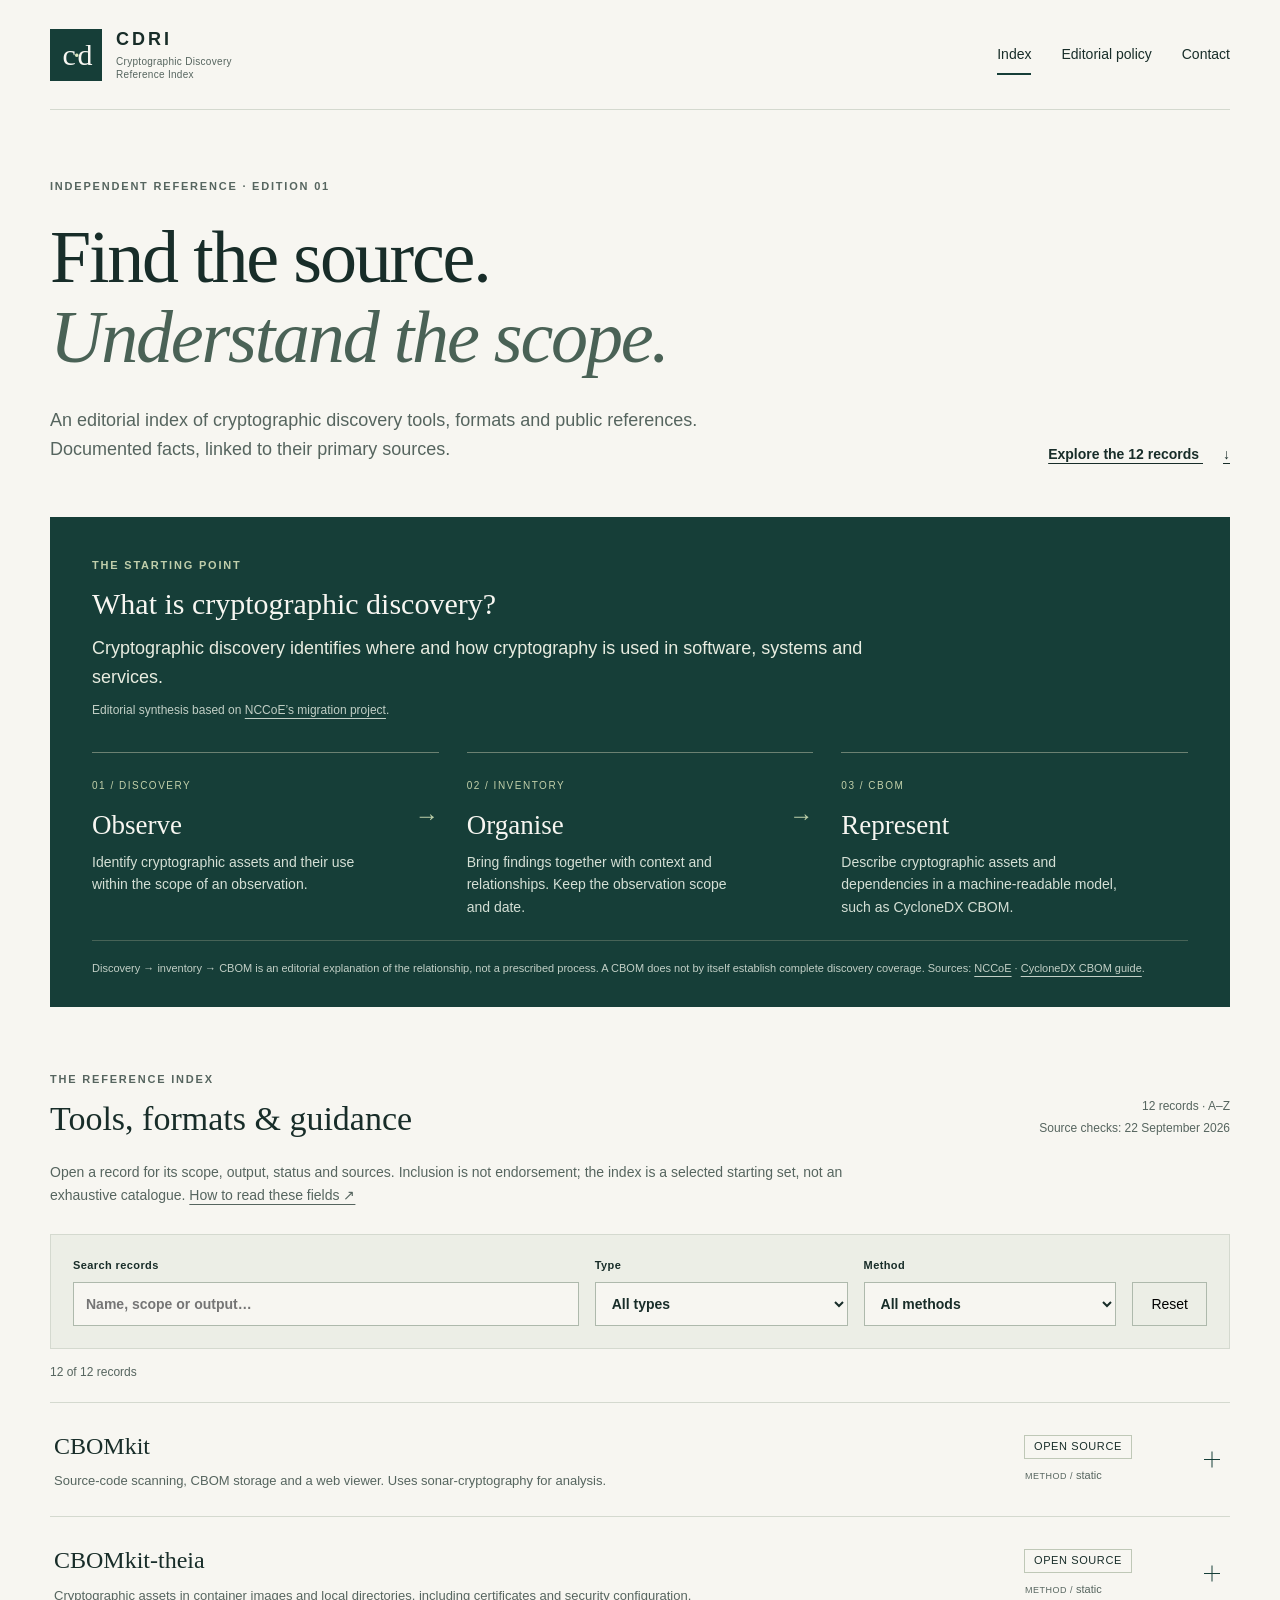
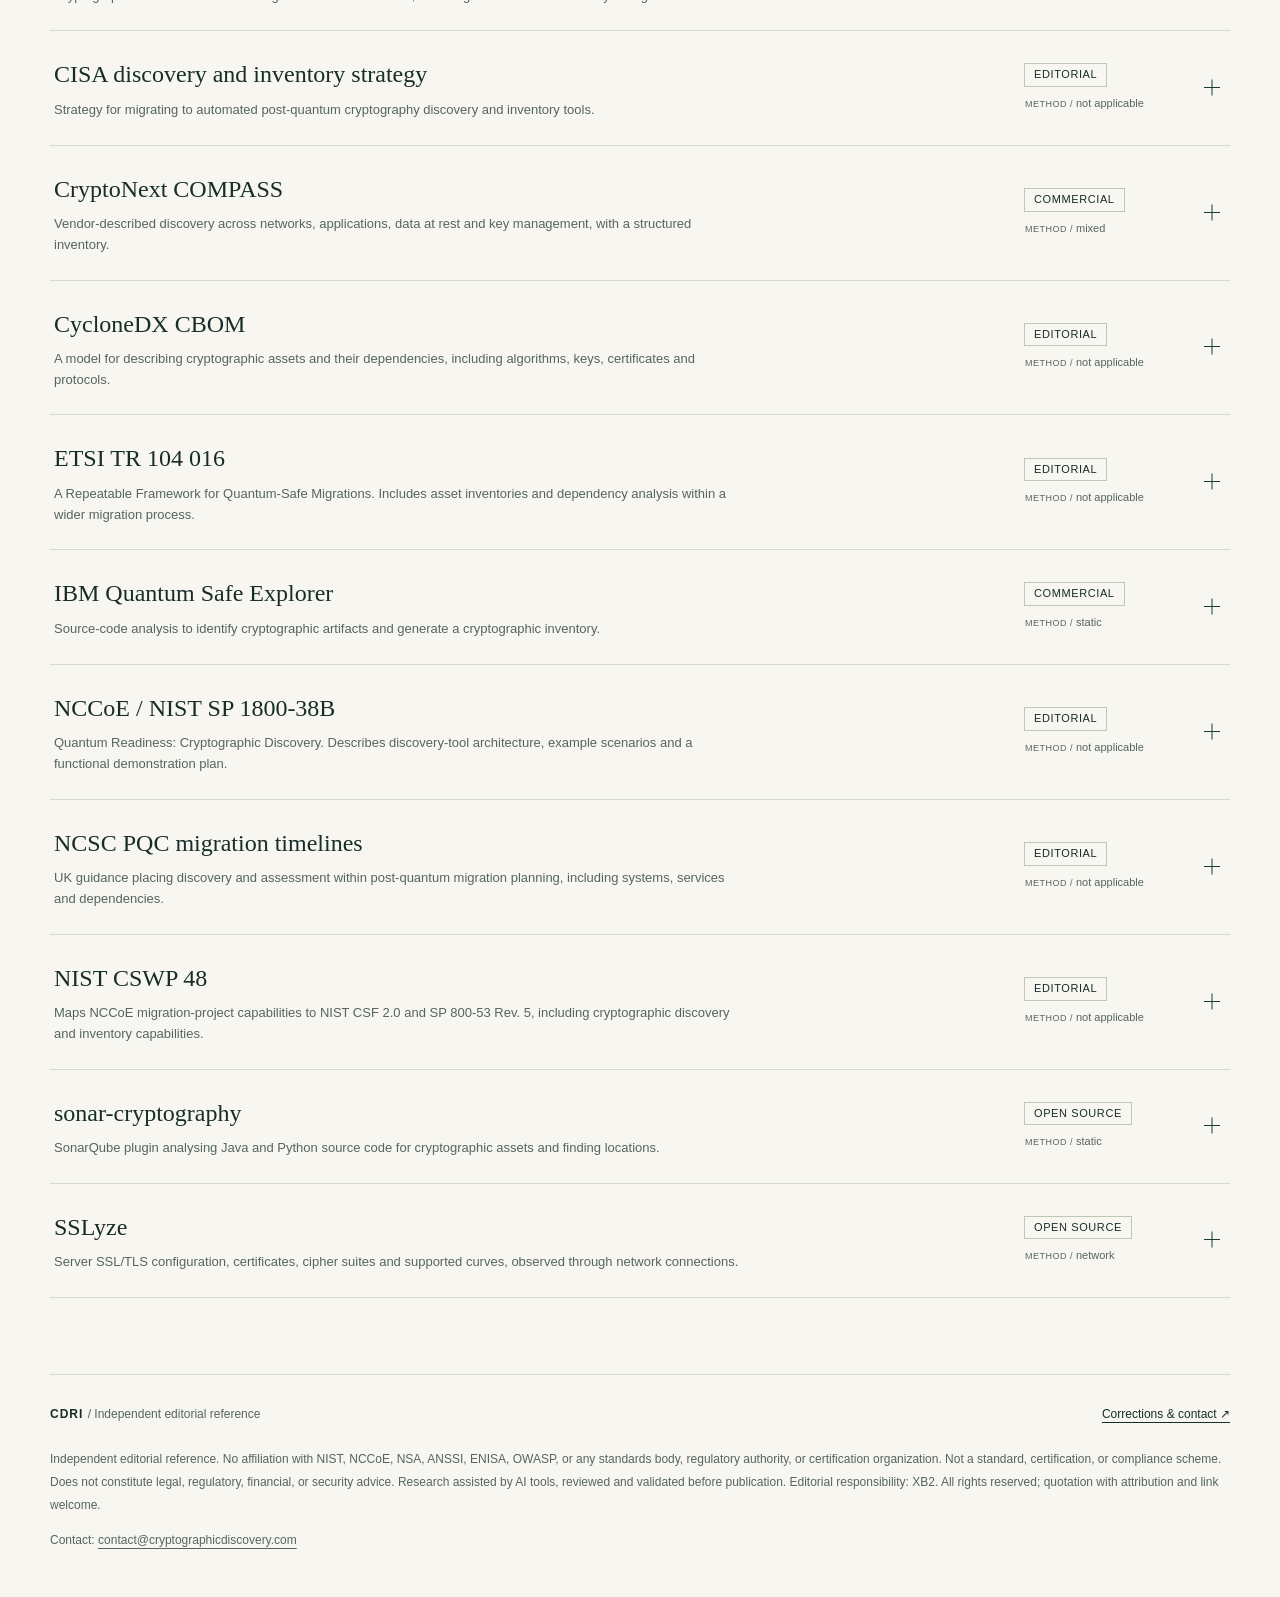
==== commit 1932eb58: "Add editorial responsibility to the footer - Footer disclaimer: "Editorial responsibility: XB2." add" ====
--- a/index.html
+++ b/index.html
@@ -9,5 +9,5 @@
 <section class="definition" aria-labelledby="definition-title"><div class="definition-top"><p class="eyebrow light">The starting point</p><h2 id="definition-title">What is cryptographic discovery?</h2><p id="definition">Cryptographic discovery identifies where and how cryptography is used in software, systems and services.</p><p class="source-caption">Editorial synthesis based on <a href="https://www.nccoe.nist.gov/applied-cryptography/migration-to-pqc">NCCoE’s migration project</a>.</p></div><ol class="pathway"><li><span class="step">01 / DISCOVERY</span><h3>Observe</h3><p>Identify cryptographic assets and their use within the scope of an observation.</p></li><li><span class="step">02 / INVENTORY</span><h3>Organise</h3><p>Bring findings together with context and relationships. Keep the observation scope and date.</p></li><li><span class="step">03 / CBOM</span><h3>Represent</h3><p>Describe cryptographic assets and dependencies in a machine-readable model, such as CycloneDX CBOM.</p></li></ol><p class="pathway-note">Discovery → inventory → CBOM is an editorial explanation of the relationship, not a prescribed process. A CBOM does not by itself establish complete discovery coverage. Sources: <a href="https://www.nccoe.nist.gov/applied-cryptography/migration-to-pqc">NCCoE</a> · <a href="https://cyclonedx.org/guides/OWASP_CycloneDX-Authoritative-Guide-to-CBOM-en.pdf">CycloneDX CBOM guide</a>.</p></section>
 <section id="index" class="catalog" aria-labelledby="index-title"><div class="section-heading"><div><p class="eyebrow">The reference index</p><h2 id="index-title">Tools, formats &amp; guidance</h2></div><p class="edition-date">12 records · A–Z<br>Source checks: 22 September 2026</p></div><p class="catalog-intro">Open a record for its scope, output, status and sources. Inclusion is not endorsement; the index is a selected starting set, not an exhaustive catalogue. <a href="/editorial-policy#field-guide">How to read these fields ↗</a></p>
 <form id="filters" class="filters" role="search" hidden><label class="search-label" for="query">Search records<input id="query" type="search" placeholder="Name, scope or output…" autocomplete="off"></label><label for="type">Type<select id="type"><option value="">All types</option><option>open source</option><option>commercial</option><option>editorial</option></select></label><label for="method">Method<select id="method"><option value="">All methods</option><option>static</option><option>runtime</option><option>network</option><option>mixed</option><option>not applicable</option><option>not documented</option></select></label><button type="reset">Reset</button></form><p id="result-count" class="result-count" role="status" aria-live="polite" hidden></p><div class="records"><details class="record" id="cbomkit" data-type="open source" data-method="static" data-search="CBOMkit Source-code scanning, CBOM storage and a web viewer. Uses sonar-cryptography for analysis. open source static CBOM objects; serialization not documented in the cited overview. open"><summary><span class="record-name"><strong>CBOMkit</strong><span>Source-code scanning, CBOM storage and a web viewer. Uses sonar-cryptography for analysis.</span></span><span class="record-labels"><span class="type-tag">open source</span><span class="method-tag">static</span></span><span class="expander" aria-hidden="true"></span></summary><div class="record-body"><dl class="fields"><div><dt>Type</dt><dd>open source</dd></div><div><dt>Method</dt><dd>static</dd></div><div><dt>Output format</dt><dd>CBOM objects; serialization not documented in the cited overview.</dd></div><div><dt>Status</dt><dd>open</dd></div><div><dt>Source version / date</dt><dd>Project description, 23 June 2025; software release not specified.</dd></div><div><dt>Last checked</dt><dd>2026-09-22</dd></div></dl><div class="source-box"><h3>Primary sources</h3><ul><li><a href="https://research.ibm.com/blog/cryptographic-cbom-linux-foundation">IBM Research — PQCA donation and tool descriptions</a> <span aria-hidden="true">↗</span></li></ul><p class="note">Describes the source-scanning service, not every tool in the wider CBOMkit family. No software execution was performed.</p><a class="permalink" href="/#cbomkit">Link to this record <span aria-hidden="true">↗</span></a></div></div></details><details class="record" id="cbomkit-theia" data-type="open source" data-method="static" data-search="CBOMkit-theia Cryptographic assets in container images and local directories, including certificates and security configuration. open source static CBOM; serialization not documented in the cited descriptions. open"><summary><span class="record-name"><strong>CBOMkit-theia</strong><span>Cryptographic assets in container images and local directories, including certificates and security configuration.</span></span><span class="record-labels"><span class="type-tag">open source</span><span class="method-tag">static</span></span><span class="expander" aria-hidden="true"></span></summary><div class="record-body"><dl class="fields"><div><dt>Type</dt><dd>open source</dd></div><div><dt>Method</dt><dd>static</dd></div><div><dt>Output format</dt><dd>CBOM; serialization not documented in the cited descriptions.</dd></div><div><dt>Status</dt><dd>open</dd></div><div><dt>Source version / date</dt><dd>Project descriptions, 6 November 2024 and 23 June 2025; software release not specified.</dd></div><div><dt>Last checked</dt><dd>2026-09-22</dd></div></dl><div class="source-box"><h3>Primary sources</h3><ul><li><a href="https://research.ibm.com/blog/quantum-safe-cbomkit">IBM Research — Managing cryptography with CBOMkit</a> <span aria-hidden="true">↗</span></li><li><a href="https://research.ibm.com/blog/cryptographic-cbom-linux-foundation">IBM Research — PQCA donation</a> <span aria-hidden="true">↗</span></li></ul><p class="note">Static means inspection of image or filesystem contents. It does not imply observation of a running container.</p><a class="permalink" href="/#cbomkit-theia">Link to this record <span aria-hidden="true">↗</span></a></div></div></details><details class="record" id="cisa-strategy" data-type="editorial" data-method="not applicable" data-search="CISA discovery and inventory strategy Strategy for migrating to automated post-quantum cryptography discovery and inventory tools. editorial not applicable Not applicable — reference publication. not applicable"><summary><span class="record-name"><strong>CISA discovery and inventory strategy</strong><span>Strategy for migrating to automated post-quantum cryptography discovery and inventory tools.</span></span><span class="record-labels"><span class="type-tag">editorial</span><span class="method-tag">not applicable</span></span><span class="expander" aria-hidden="true"></span></summary><div class="record-body"><dl class="fields"><div><dt>Type</dt><dd>editorial</dd></div><div><dt>Method</dt><dd>not applicable</dd></div><div><dt>Output format</dt><dd>Not applicable — reference publication.</dd></div><div><dt>Status</dt><dd>not applicable</dd></div><div><dt>Source version / date</dt><dd>Publication date on the indexed cover: 15 August 2024.</dd></div><div><dt>Last checked</dt><dd>2026-09-22</dd></div></dl><div class="source-box"><h3>Primary sources</h3><ul><li><a href="https://www.cisa.gov/sites/default/files/2024-09/Strategy-for-Migrating-to-Automated-PQC-Discovery-and-Inventory-Tools.pdf">CISA — Strategy for Migrating to Automated PQC Discovery and Inventory Tools (PDF)</a> <span aria-hidden="true">↗</span></li></ul><p class="note">Metadata-only record: title and cover date verified from the indexed primary publication. Direct retrieval returned an access error; the full text was not reviewed. No detailed technical or legal claims are made here.</p><a class="permalink" href="/#cisa-strategy">Link to this record <span aria-hidden="true">↗</span></a></div></div></details><details class="record" id="cryptonext-compass" data-type="commercial" data-method="mixed" data-search="CryptoNext COMPASS Vendor-described discovery across networks, applications, data at rest and key management, with a structured inventory. commercial mixed Not documented — the cited product page does not specify an export serialization. not applicable"><summary><span class="record-name"><strong>CryptoNext COMPASS</strong><span>Vendor-described discovery across networks, applications, data at rest and key management, with a structured inventory.</span></span><span class="record-labels"><span class="type-tag">commercial</span><span class="method-tag">mixed</span></span><span class="expander" aria-hidden="true"></span></summary><div class="record-body"><dl class="fields"><div><dt>Type</dt><dd>commercial</dd></div><div><dt>Method</dt><dd>mixed</dd></div><div><dt>Output format</dt><dd>Not documented — the cited product page does not specify an export serialization.</dd></div><div><dt>Status</dt><dd>not applicable</dd></div><div><dt>Source version / date</dt><dd>Public product page; release and publication date not stated.</dd></div><div><dt>Last checked</dt><dd>2026-09-22</dd></div></dl><div class="source-box"><h3>Primary sources</h3><ul><li><a href="https://www.cryptonext-security.com/en/products-cryptography-discovery-and-inventory/">CryptoNext Security — Cryptography Discovery &amp; Inventory</a> <span aria-hidden="true">↗</span></li></ul><p class="note">Mixed reflects the vendor&#x27;s description of multiple sources and active/passive collection. Capabilities have not been independently tested by CDRI.</p><a class="permalink" href="/#cryptonext-compass">Link to this record <span aria-hidden="true">↗</span></a></div></div></details><details class="record" id="cyclonedx-cbom" data-type="editorial" data-method="not applicable" data-search="CycloneDX CBOM A model for describing cryptographic assets and their dependencies, including algorithms, keys, certificates and protocols. editorial not applicable CycloneDX CBOM; JSON examples documented in the guide. standard"><summary><span class="record-name"><strong>CycloneDX CBOM</strong><span>A model for describing cryptographic assets and their dependencies, including algorithms, keys, certificates and protocols.</span></span><span class="record-labels"><span class="type-tag">editorial</span><span class="method-tag">not applicable</span></span><span class="expander" aria-hidden="true"></span></summary><div class="record-body"><dl class="fields"><div><dt>Type</dt><dd>editorial</dd></div><div><dt>Method</dt><dd>not applicable</dd></div><div><dt>Output format</dt><dd>CycloneDX CBOM; JSON examples documented in the guide.</dd></div><div><dt>Status</dt><dd>standard</dd></div><div><dt>Source version / date</dt><dd>Authoritative Guide to CBOM, second edition, 21 October 2025; covers CycloneDX 1.7.</dd></div><div><dt>Last checked</dt><dd>2026-09-22</dd></div></dl><div class="source-box"><h3>Primary sources</h3><ul><li><a href="https://cyclonedx.org/capabilities/cbom/">CycloneDX — CBOM capability</a> <span aria-hidden="true">↗</span></li><li><a href="https://cyclonedx.org/guides/OWASP_CycloneDX-Authoritative-Guide-to-CBOM-en.pdf">OWASP CycloneDX — Authoritative Guide to CBOM, second edition (PDF)</a> <span aria-hidden="true">↗</span></li></ul><p class="note">The standard label refers to CycloneDX. CBOM is a representation of findings and dependencies, not a discovery scanner. CDRI does not certify conformance.</p><a class="permalink" href="/#cyclonedx-cbom">Link to this record <span aria-hidden="true">↗</span></a></div></div></details><details class="record" id="etsi-tr-104016" data-type="editorial" data-method="not applicable" data-search="ETSI TR 104 016 A Repeatable Framework for Quantum-Safe Migrations. Includes asset inventories and dependency analysis within a wider migration process. editorial not applicable Not applicable — technical report. not applicable"><summary><span class="record-name"><strong>ETSI TR 104 016</strong><span>A Repeatable Framework for Quantum-Safe Migrations. Includes asset inventories and dependency analysis within a wider migration process.</span></span><span class="record-labels"><span class="type-tag">editorial</span><span class="method-tag">not applicable</span></span><span class="expander" aria-hidden="true"></span></summary><div class="record-body"><dl class="fields"><div><dt>Type</dt><dd>editorial</dd></div><div><dt>Method</dt><dd>not applicable</dd></div><div><dt>Output format</dt><dd>Not applicable — technical report.</dd></div><div><dt>Status</dt><dd>not applicable</dd></div><div><dt>Source version / date</dt><dd>V1.1.1, October 2024.</dd></div><div><dt>Last checked</dt><dd>2026-09-22</dd></div></dl><div class="source-box"><h3>Primary sources</h3><ul><li><a href="https://www.etsi.org/deliver/etsi_tr/104000_104099/104016/01.01.01_60/tr_104016v010101p.pdf">ETSI — TR 104 016 V1.1.1 (PDF)</a> <span aria-hidden="true">↗</span></li></ul><p class="note">Listed as a published technical report. Its framework is ETSI&#x27;s work; CDRI does not introduce a migration framework or infer binding obligations from this report.</p><a class="permalink" href="/#etsi-tr-104016">Link to this record <span aria-hidden="true">↗</span></a></div></div></details><details class="record" id="ibm-quantum-safe-explorer" data-type="commercial" data-method="static" data-search="IBM Quantum Safe Explorer Source-code analysis to identify cryptographic artifacts and generate a cryptographic inventory. commercial static CycloneDX CBOM in JSON, documented in the 2.x scanning instructions. not applicable"><summary><span class="record-name"><strong>IBM Quantum Safe Explorer</strong><span>Source-code analysis to identify cryptographic artifacts and generate a cryptographic inventory.</span></span><span class="record-labels"><span class="type-tag">commercial</span><span class="method-tag">static</span></span><span class="expander" aria-hidden="true"></span></summary><div class="record-body"><dl class="fields"><div><dt>Type</dt><dd>commercial</dd></div><div><dt>Method</dt><dd>static</dd></div><div><dt>Output format</dt><dd>CycloneDX CBOM in JSON, documented in the 2.x scanning instructions.</dd></div><div><dt>Status</dt><dd>not applicable</dd></div><div><dt>Source version / date</dt><dd>IBM Quantum Safe Explorer 2.x documentation.</dd></div><div><dt>Last checked</dt><dd>2026-09-22</dd></div></dl><div class="source-box"><h3>Primary sources</h3><ul><li><a href="https://www.ibm.com/docs/en/quantum-safe/quantum-safe-explorer/2.x?topic=quantum-safe-explorer-overview">IBM Docs — Quantum Safe Explorer overview (2.x)</a> <span aria-hidden="true">↗</span></li><li><a href="https://www.ibm.com/docs/en/quantum-safe/quantum-safe-explorer/2.x?topic=scanning-steps-python-code">IBM Docs — Steps for scanning Python code (2.x)</a> <span aria-hidden="true">↗</span></li></ul><p class="note">Facts checked against indexed IBM documentation. Direct page retrieval was unavailable during review. This record does not assert coverage of every language or deployed environment.</p><a class="permalink" href="/#ibm-quantum-safe-explorer">Link to this record <span aria-hidden="true">↗</span></a></div></div></details><details class="record" id="nist-sp-1800-38b" data-type="editorial" data-method="not applicable" data-search="NCCoE / NIST SP 1800-38B Quantum Readiness: Cryptographic Discovery. Describes discovery-tool architecture, example scenarios and a functional demonstration plan. editorial not applicable Not applicable — practice-guide draft. draft"><summary><span class="record-name"><strong>NCCoE / NIST SP 1800-38B</strong><span>Quantum Readiness: Cryptographic Discovery. Describes discovery-tool architecture, example scenarios and a functional demonstration plan.</span></span><span class="record-labels"><span class="type-tag">editorial</span><span class="method-tag">not applicable</span></span><span class="expander" aria-hidden="true"></span></summary><div class="record-body"><dl class="fields"><div><dt>Type</dt><dd>editorial</dd></div><div><dt>Method</dt><dd>not applicable</dd></div><div><dt>Output format</dt><dd>Not applicable — practice-guide draft.</dd></div><div><dt>Status</dt><dd>draft</dd></div><div><dt>Source version / date</dt><dd>Volume B, preliminary draft, December 2023.</dd></div><div><dt>Last checked</dt><dd>2026-09-22</dd></div></dl><div class="source-box"><h3>Primary sources</h3><ul><li><a href="https://www.nccoe.nist.gov/sites/default/files/2023-12/pqc-migration-nist-sp-1800-38b-preliminary-draft.pdf">NCCoE — NIST SP 1800-38B preliminary draft (PDF)</a> <span aria-hidden="true">↗</span></li><li><a href="https://www.nccoe.nist.gov/applied-cryptography/migration-to-pqc">NCCoE — Migration to Post-Quantum Cryptography project</a> <span aria-hidden="true">↗</span></li></ul><p class="note">The linked document identifies itself as a preliminary draft. It describes example implementations; inclusion here is not an endorsement of participants or products.</p><a class="permalink" href="/#nist-sp-1800-38b">Link to this record <span aria-hidden="true">↗</span></a></div></div></details><details class="record" id="ncsc-migration" data-type="editorial" data-method="not applicable" data-search="NCSC PQC migration timelines UK guidance placing discovery and assessment within post-quantum migration planning, including systems, services and dependencies. editorial not applicable Not applicable — guidance publication. not applicable"><summary><span class="record-name"><strong>NCSC PQC migration timelines</strong><span>UK guidance placing discovery and assessment within post-quantum migration planning, including systems, services and dependencies.</span></span><span class="record-labels"><span class="type-tag">editorial</span><span class="method-tag">not applicable</span></span><span class="expander" aria-hidden="true"></span></summary><div class="record-body"><dl class="fields"><div><dt>Type</dt><dd>editorial</dd></div><div><dt>Method</dt><dd>not applicable</dd></div><div><dt>Output format</dt><dd>Not applicable — guidance publication.</dd></div><div><dt>Status</dt><dd>not applicable</dd></div><div><dt>Source version / date</dt><dd>Published 20 March 2025.</dd></div><div><dt>Last checked</dt><dd>2026-09-22</dd></div></dl><div class="source-box"><h3>Primary sources</h3><ul><li><a href="https://www.ncsc.gov.uk/guidance/pqc-migration-timelines">UK NCSC — Timelines for migration to post-quantum cryptography</a> <span aria-hidden="true">↗</span></li></ul><p class="note">The initial discovery and assessment exercise is explicitly distinguished from a formal item-by-item asset register. This record makes no claim of a universal legal deadline.</p><a class="permalink" href="/#ncsc-migration">Link to this record <span aria-hidden="true">↗</span></a></div></div></details><details class="record" id="nist-cswp-48" data-type="editorial" data-method="not applicable" data-search="NIST CSWP 48 Maps NCCoE migration-project capabilities to NIST CSF 2.0 and SP 800-53 Rev. 5, including cryptographic discovery and inventory capabilities. editorial not applicable Not applicable — mapping publication. draft"><summary><span class="record-name"><strong>NIST CSWP 48</strong><span>Maps NCCoE migration-project capabilities to NIST CSF 2.0 and SP 800-53 Rev. 5, including cryptographic discovery and inventory capabilities.</span></span><span class="record-labels"><span class="type-tag">editorial</span><span class="method-tag">not applicable</span></span><span class="expander" aria-hidden="true"></span></summary><div class="record-body"><dl class="fields"><div><dt>Type</dt><dd>editorial</dd></div><div><dt>Method</dt><dd>not applicable</dd></div><div><dt>Output format</dt><dd>Not applicable — mapping publication.</dd></div><div><dt>Status</dt><dd>draft</dd></div><div><dt>Source version / date</dt><dd>Initial public draft, 18 September 2025; public comment period closed.</dd></div><div><dt>Last checked</dt><dd>2026-09-22</dd></div></dl><div class="source-box"><h3>Primary sources</h3><ul><li><a href="https://csrc.nist.gov/pubs/cswp/48/mapping-migration-to-pqc-project-capabilities-to-r/ipd">NIST CSRC — CSWP 48 initial public draft</a> <span aria-hidden="true">↗</span></li></ul><p class="note">The source remains labelled Initial Public Draft. A closed comment period does not establish final publication. Mapping to controls is not certification.</p><a class="permalink" href="/#nist-cswp-48">Link to this record <span aria-hidden="true">↗</span></a></div></div></details><details class="record" id="sonar-cryptography" data-type="open source" data-method="static" data-search="sonar-cryptography SonarQube plugin analysing Java and Python source code for cryptographic assets and finding locations. open source static CBOM object; serialization not documented in the cited overview. open"><summary><span class="record-name"><strong>sonar-cryptography</strong><span>SonarQube plugin analysing Java and Python source code for cryptographic assets and finding locations.</span></span><span class="record-labels"><span class="type-tag">open source</span><span class="method-tag">static</span></span><span class="expander" aria-hidden="true"></span></summary><div class="record-body"><dl class="fields"><div><dt>Type</dt><dd>open source</dd></div><div><dt>Method</dt><dd>static</dd></div><div><dt>Output format</dt><dd>CBOM object; serialization not documented in the cited overview.</dd></div><div><dt>Status</dt><dd>open</dd></div><div><dt>Source version / date</dt><dd>Project description, 23 June 2025; software release not specified.</dd></div><div><dt>Last checked</dt><dd>2026-09-22</dd></div></dl><div class="source-box"><h3>Primary sources</h3><ul><li><a href="https://research.ibm.com/blog/cryptographic-cbom-linux-foundation">IBM Research — PQCA donation and tool descriptions</a> <span aria-hidden="true">↗</span></li></ul><p class="note">Language coverage is bounded to this dated primary description, not a claim about every current release.</p><a class="permalink" href="/#sonar-cryptography">Link to this record <span aria-hidden="true">↗</span></a></div></div></details><details class="record" id="sslyze" data-type="open source" data-method="network" data-search="SSLyze Server SSL/TLS configuration, certificates, cipher suites and supported curves, observed through network connections. open source network JSON scan results. open"><summary><span class="record-name"><strong>SSLyze</strong><span>Server SSL/TLS configuration, certificates, cipher suites and supported curves, observed through network connections.</span></span><span class="record-labels"><span class="type-tag">open source</span><span class="method-tag">network</span></span><span class="expander" aria-hidden="true"></span></summary><div class="record-body"><dl class="fields"><div><dt>Type</dt><dd>open source</dd></div><div><dt>Method</dt><dd>network</dd></div><div><dt>Output format</dt><dd>JSON scan results.</dd></div><div><dt>Status</dt><dd>open</dd></div><div><dt>Source version / date</dt><dd>PyPI release 6.3.1, 29 March 2026; AGPLv3.</dd></div><div><dt>Last checked</dt><dd>2026-09-22</dd></div></dl><div class="source-box"><h3>Primary sources</h3><ul><li><a href="https://pypi.org/project/sslyze/">SSLyze — publisher&#x27;s project description on PyPI</a> <span aria-hidden="true">↗</span></li></ul><p class="note">This record concerns the documented TLS endpoint scanner. It does not imply an inventory of cryptography inside application source code.</p><a class="permalink" href="/#sslyze">Link to this record <span aria-hidden="true">↗</span></a></div></div></details></div><p id="empty" class="empty" hidden>No records match these filters. Try a broader search or use Reset.</p><noscript><p>All records are available above. Open each record to read its fields and sources.</p></noscript></section></main>
-<footer class="wrap site-footer"><div class="footer-heading"><strong>CDRI <span>/ Independent editorial reference</span></strong><a href="/contact">Corrections &amp; contact ↗</a></div><p class="disclaimer">Independent editorial reference. No affiliation with NIST, NCCoE, NSA, ANSSI, ENISA, OWASP, or any standards body, regulatory authority, or certification organization. Not a standard, certification, or compliance scheme. Does not constitute legal, regulatory, financial, or security advice. Research assisted by AI tools, reviewed and validated before publication. All rights reserved; quotation with attribution and link welcome.</p><p class="publisher">Contact: <a href="mailto:contact@cryptographicdiscovery.com">contact@cryptographicdiscovery.com</a></p></footer>
+<footer class="wrap site-footer"><div class="footer-heading"><strong>CDRI <span>/ Independent editorial reference</span></strong><a href="/contact">Corrections &amp; contact ↗</a></div><p class="disclaimer">Independent editorial reference. No affiliation with NIST, NCCoE, NSA, ANSSI, ENISA, OWASP, or any standards body, regulatory authority, or certification organization. Not a standard, certification, or compliance scheme. Does not constitute legal, regulatory, financial, or security advice. Research assisted by AI tools, reviewed and validated before publication. Editorial responsibility: XB2. All rights reserved; quotation with attribution and link welcome.</p><p class="publisher">Contact: <a href="mailto:contact@cryptographicdiscovery.com">contact@cryptographicdiscovery.com</a></p></footer>
 <script src="/assets/index.js" defer></script></body></html>
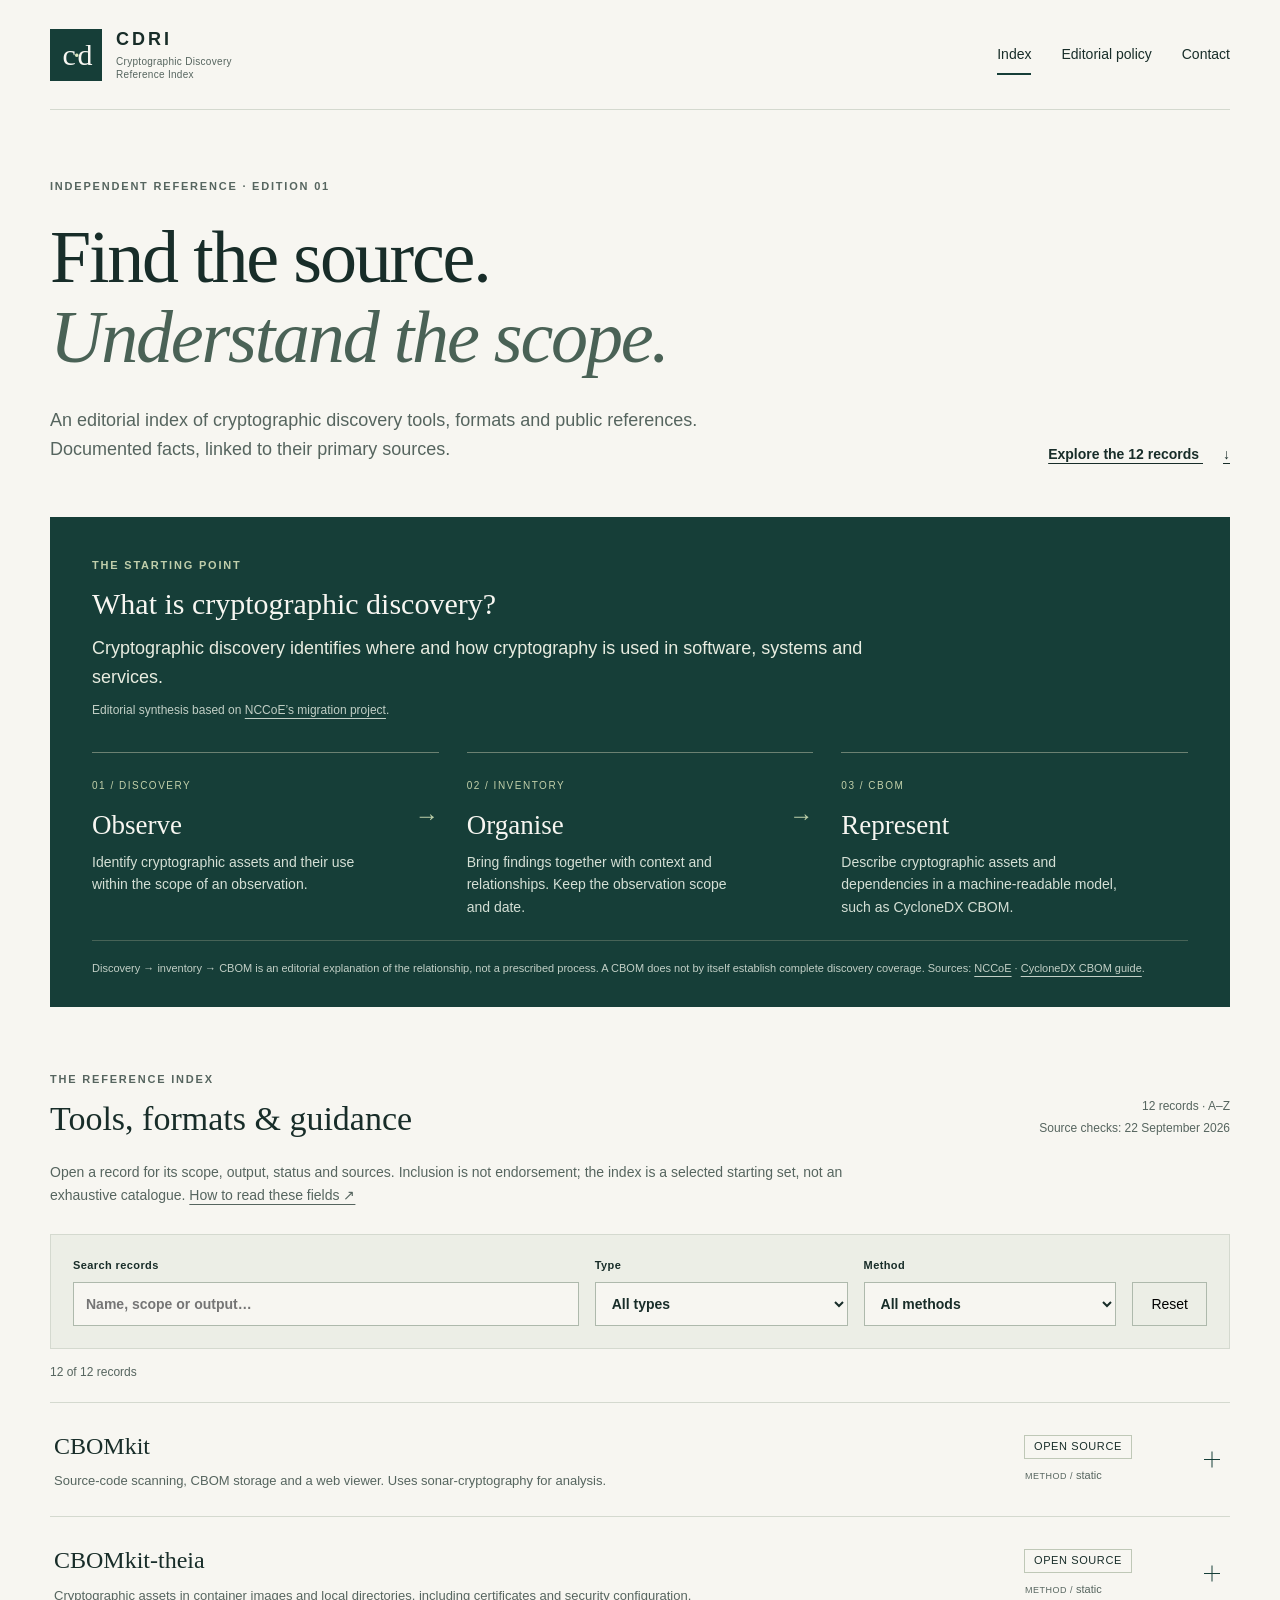
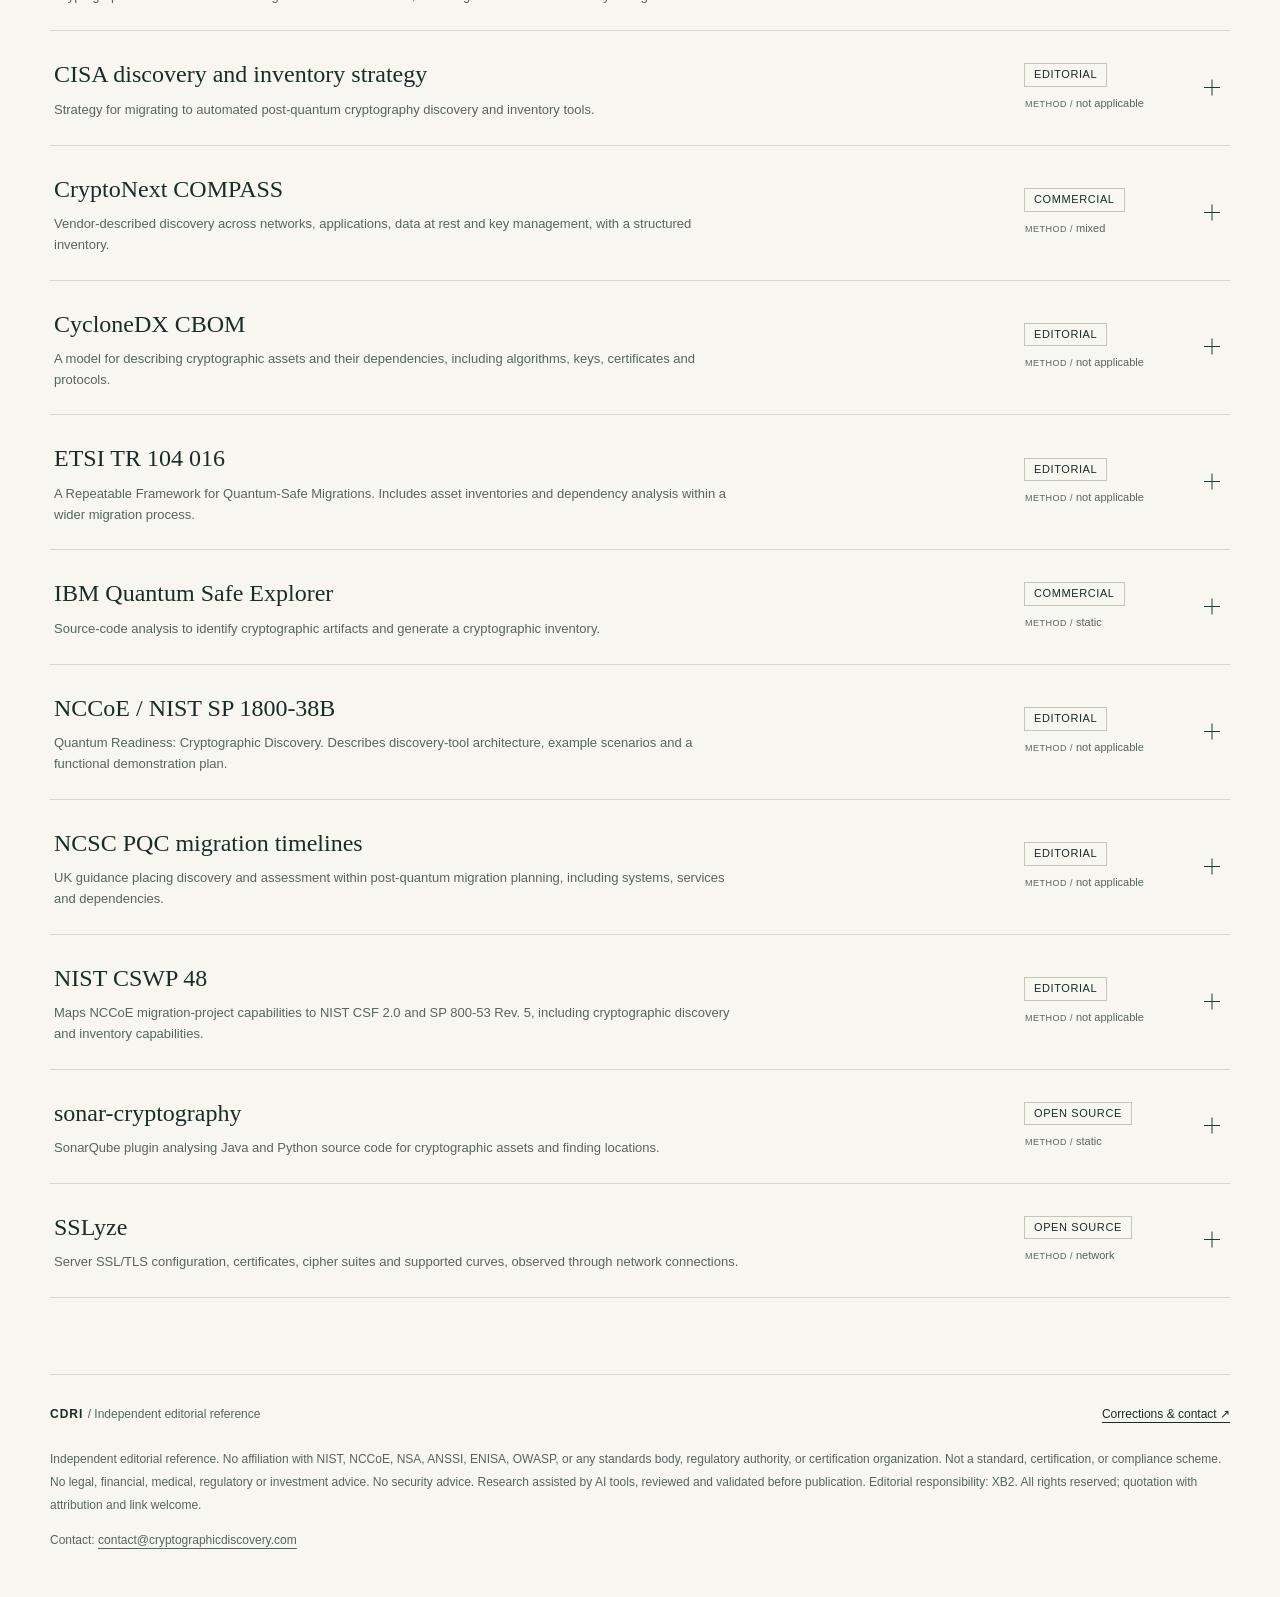
==== commit 65600e0b: "Standard advice disclaimer and absent icon tags - Footer (scripts/build.py and the four pages it gen" ====
--- a/index.html
+++ b/index.html
@@ -9,5 +9,5 @@
 <section class="definition" aria-labelledby="definition-title"><div class="definition-top"><p class="eyebrow light">The starting point</p><h2 id="definition-title">What is cryptographic discovery?</h2><p id="definition">Cryptographic discovery identifies where and how cryptography is used in software, systems and services.</p><p class="source-caption">Editorial synthesis based on <a href="https://www.nccoe.nist.gov/applied-cryptography/migration-to-pqc">NCCoE’s migration project</a>.</p></div><ol class="pathway"><li><span class="step">01 / DISCOVERY</span><h3>Observe</h3><p>Identify cryptographic assets and their use within the scope of an observation.</p></li><li><span class="step">02 / INVENTORY</span><h3>Organise</h3><p>Bring findings together with context and relationships. Keep the observation scope and date.</p></li><li><span class="step">03 / CBOM</span><h3>Represent</h3><p>Describe cryptographic assets and dependencies in a machine-readable model, such as CycloneDX CBOM.</p></li></ol><p class="pathway-note">Discovery → inventory → CBOM is an editorial explanation of the relationship, not a prescribed process. A CBOM does not by itself establish complete discovery coverage. Sources: <a href="https://www.nccoe.nist.gov/applied-cryptography/migration-to-pqc">NCCoE</a> · <a href="https://cyclonedx.org/guides/OWASP_CycloneDX-Authoritative-Guide-to-CBOM-en.pdf">CycloneDX CBOM guide</a>.</p></section>
 <section id="index" class="catalog" aria-labelledby="index-title"><div class="section-heading"><div><p class="eyebrow">The reference index</p><h2 id="index-title">Tools, formats &amp; guidance</h2></div><p class="edition-date">12 records · A–Z<br>Source checks: 22 September 2026</p></div><p class="catalog-intro">Open a record for its scope, output, status and sources. Inclusion is not endorsement; the index is a selected starting set, not an exhaustive catalogue. <a href="/editorial-policy#field-guide">How to read these fields ↗</a></p>
 <form id="filters" class="filters" role="search" hidden><label class="search-label" for="query">Search records<input id="query" type="search" placeholder="Name, scope or output…" autocomplete="off"></label><label for="type">Type<select id="type"><option value="">All types</option><option>open source</option><option>commercial</option><option>editorial</option></select></label><label for="method">Method<select id="method"><option value="">All methods</option><option>static</option><option>runtime</option><option>network</option><option>mixed</option><option>not applicable</option><option>not documented</option></select></label><button type="reset">Reset</button></form><p id="result-count" class="result-count" role="status" aria-live="polite" hidden></p><div class="records"><details class="record" id="cbomkit" data-type="open source" data-method="static" data-search="CBOMkit Source-code scanning, CBOM storage and a web viewer. Uses sonar-cryptography for analysis. open source static CBOM objects; serialization not documented in the cited overview. open"><summary><span class="record-name"><strong>CBOMkit</strong><span>Source-code scanning, CBOM storage and a web viewer. Uses sonar-cryptography for analysis.</span></span><span class="record-labels"><span class="type-tag">open source</span><span class="method-tag">static</span></span><span class="expander" aria-hidden="true"></span></summary><div class="record-body"><dl class="fields"><div><dt>Type</dt><dd>open source</dd></div><div><dt>Method</dt><dd>static</dd></div><div><dt>Output format</dt><dd>CBOM objects; serialization not documented in the cited overview.</dd></div><div><dt>Status</dt><dd>open</dd></div><div><dt>Source version / date</dt><dd>Project description, 23 June 2025; software release not specified.</dd></div><div><dt>Last checked</dt><dd>2026-09-22</dd></div></dl><div class="source-box"><h3>Primary sources</h3><ul><li><a href="https://research.ibm.com/blog/cryptographic-cbom-linux-foundation">IBM Research — PQCA donation and tool descriptions</a> <span aria-hidden="true">↗</span></li></ul><p class="note">Describes the source-scanning service, not every tool in the wider CBOMkit family. No software execution was performed.</p><a class="permalink" href="/#cbomkit">Link to this record <span aria-hidden="true">↗</span></a></div></div></details><details class="record" id="cbomkit-theia" data-type="open source" data-method="static" data-search="CBOMkit-theia Cryptographic assets in container images and local directories, including certificates and security configuration. open source static CBOM; serialization not documented in the cited descriptions. open"><summary><span class="record-name"><strong>CBOMkit-theia</strong><span>Cryptographic assets in container images and local directories, including certificates and security configuration.</span></span><span class="record-labels"><span class="type-tag">open source</span><span class="method-tag">static</span></span><span class="expander" aria-hidden="true"></span></summary><div class="record-body"><dl class="fields"><div><dt>Type</dt><dd>open source</dd></div><div><dt>Method</dt><dd>static</dd></div><div><dt>Output format</dt><dd>CBOM; serialization not documented in the cited descriptions.</dd></div><div><dt>Status</dt><dd>open</dd></div><div><dt>Source version / date</dt><dd>Project descriptions, 6 November 2024 and 23 June 2025; software release not specified.</dd></div><div><dt>Last checked</dt><dd>2026-09-22</dd></div></dl><div class="source-box"><h3>Primary sources</h3><ul><li><a href="https://research.ibm.com/blog/quantum-safe-cbomkit">IBM Research — Managing cryptography with CBOMkit</a> <span aria-hidden="true">↗</span></li><li><a href="https://research.ibm.com/blog/cryptographic-cbom-linux-foundation">IBM Research — PQCA donation</a> <span aria-hidden="true">↗</span></li></ul><p class="note">Static means inspection of image or filesystem contents. It does not imply observation of a running container.</p><a class="permalink" href="/#cbomkit-theia">Link to this record <span aria-hidden="true">↗</span></a></div></div></details><details class="record" id="cisa-strategy" data-type="editorial" data-method="not applicable" data-search="CISA discovery and inventory strategy Strategy for migrating to automated post-quantum cryptography discovery and inventory tools. editorial not applicable Not applicable — reference publication. not applicable"><summary><span class="record-name"><strong>CISA discovery and inventory strategy</strong><span>Strategy for migrating to automated post-quantum cryptography discovery and inventory tools.</span></span><span class="record-labels"><span class="type-tag">editorial</span><span class="method-tag">not applicable</span></span><span class="expander" aria-hidden="true"></span></summary><div class="record-body"><dl class="fields"><div><dt>Type</dt><dd>editorial</dd></div><div><dt>Method</dt><dd>not applicable</dd></div><div><dt>Output format</dt><dd>Not applicable — reference publication.</dd></div><div><dt>Status</dt><dd>not applicable</dd></div><div><dt>Source version / date</dt><dd>Publication date on the indexed cover: 15 August 2024.</dd></div><div><dt>Last checked</dt><dd>2026-09-22</dd></div></dl><div class="source-box"><h3>Primary sources</h3><ul><li><a href="https://www.cisa.gov/sites/default/files/2024-09/Strategy-for-Migrating-to-Automated-PQC-Discovery-and-Inventory-Tools.pdf">CISA — Strategy for Migrating to Automated PQC Discovery and Inventory Tools (PDF)</a> <span aria-hidden="true">↗</span></li></ul><p class="note">Metadata-only record: title and cover date verified from the indexed primary publication. Direct retrieval returned an access error; the full text was not reviewed. No detailed technical or legal claims are made here.</p><a class="permalink" href="/#cisa-strategy">Link to this record <span aria-hidden="true">↗</span></a></div></div></details><details class="record" id="cryptonext-compass" data-type="commercial" data-method="mixed" data-search="CryptoNext COMPASS Vendor-described discovery across networks, applications, data at rest and key management, with a structured inventory. commercial mixed Not documented — the cited product page does not specify an export serialization. not applicable"><summary><span class="record-name"><strong>CryptoNext COMPASS</strong><span>Vendor-described discovery across networks, applications, data at rest and key management, with a structured inventory.</span></span><span class="record-labels"><span class="type-tag">commercial</span><span class="method-tag">mixed</span></span><span class="expander" aria-hidden="true"></span></summary><div class="record-body"><dl class="fields"><div><dt>Type</dt><dd>commercial</dd></div><div><dt>Method</dt><dd>mixed</dd></div><div><dt>Output format</dt><dd>Not documented — the cited product page does not specify an export serialization.</dd></div><div><dt>Status</dt><dd>not applicable</dd></div><div><dt>Source version / date</dt><dd>Public product page; release and publication date not stated.</dd></div><div><dt>Last checked</dt><dd>2026-09-22</dd></div></dl><div class="source-box"><h3>Primary sources</h3><ul><li><a href="https://www.cryptonext-security.com/en/products-cryptography-discovery-and-inventory/">CryptoNext Security — Cryptography Discovery &amp; Inventory</a> <span aria-hidden="true">↗</span></li></ul><p class="note">Mixed reflects the vendor&#x27;s description of multiple sources and active/passive collection. Capabilities have not been independently tested by CDRI.</p><a class="permalink" href="/#cryptonext-compass">Link to this record <span aria-hidden="true">↗</span></a></div></div></details><details class="record" id="cyclonedx-cbom" data-type="editorial" data-method="not applicable" data-search="CycloneDX CBOM A model for describing cryptographic assets and their dependencies, including algorithms, keys, certificates and protocols. editorial not applicable CycloneDX CBOM; JSON examples documented in the guide. standard"><summary><span class="record-name"><strong>CycloneDX CBOM</strong><span>A model for describing cryptographic assets and their dependencies, including algorithms, keys, certificates and protocols.</span></span><span class="record-labels"><span class="type-tag">editorial</span><span class="method-tag">not applicable</span></span><span class="expander" aria-hidden="true"></span></summary><div class="record-body"><dl class="fields"><div><dt>Type</dt><dd>editorial</dd></div><div><dt>Method</dt><dd>not applicable</dd></div><div><dt>Output format</dt><dd>CycloneDX CBOM; JSON examples documented in the guide.</dd></div><div><dt>Status</dt><dd>standard</dd></div><div><dt>Source version / date</dt><dd>Authoritative Guide to CBOM, second edition, 21 October 2025; covers CycloneDX 1.7.</dd></div><div><dt>Last checked</dt><dd>2026-09-22</dd></div></dl><div class="source-box"><h3>Primary sources</h3><ul><li><a href="https://cyclonedx.org/capabilities/cbom/">CycloneDX — CBOM capability</a> <span aria-hidden="true">↗</span></li><li><a href="https://cyclonedx.org/guides/OWASP_CycloneDX-Authoritative-Guide-to-CBOM-en.pdf">OWASP CycloneDX — Authoritative Guide to CBOM, second edition (PDF)</a> <span aria-hidden="true">↗</span></li></ul><p class="note">The standard label refers to CycloneDX. CBOM is a representation of findings and dependencies, not a discovery scanner. CDRI does not certify conformance.</p><a class="permalink" href="/#cyclonedx-cbom">Link to this record <span aria-hidden="true">↗</span></a></div></div></details><details class="record" id="etsi-tr-104016" data-type="editorial" data-method="not applicable" data-search="ETSI TR 104 016 A Repeatable Framework for Quantum-Safe Migrations. Includes asset inventories and dependency analysis within a wider migration process. editorial not applicable Not applicable — technical report. not applicable"><summary><span class="record-name"><strong>ETSI TR 104 016</strong><span>A Repeatable Framework for Quantum-Safe Migrations. Includes asset inventories and dependency analysis within a wider migration process.</span></span><span class="record-labels"><span class="type-tag">editorial</span><span class="method-tag">not applicable</span></span><span class="expander" aria-hidden="true"></span></summary><div class="record-body"><dl class="fields"><div><dt>Type</dt><dd>editorial</dd></div><div><dt>Method</dt><dd>not applicable</dd></div><div><dt>Output format</dt><dd>Not applicable — technical report.</dd></div><div><dt>Status</dt><dd>not applicable</dd></div><div><dt>Source version / date</dt><dd>V1.1.1, October 2024.</dd></div><div><dt>Last checked</dt><dd>2026-09-22</dd></div></dl><div class="source-box"><h3>Primary sources</h3><ul><li><a href="https://www.etsi.org/deliver/etsi_tr/104000_104099/104016/01.01.01_60/tr_104016v010101p.pdf">ETSI — TR 104 016 V1.1.1 (PDF)</a> <span aria-hidden="true">↗</span></li></ul><p class="note">Listed as a published technical report. Its framework is ETSI&#x27;s work; CDRI does not introduce a migration framework or infer binding obligations from this report.</p><a class="permalink" href="/#etsi-tr-104016">Link to this record <span aria-hidden="true">↗</span></a></div></div></details><details class="record" id="ibm-quantum-safe-explorer" data-type="commercial" data-method="static" data-search="IBM Quantum Safe Explorer Source-code analysis to identify cryptographic artifacts and generate a cryptographic inventory. commercial static CycloneDX CBOM in JSON, documented in the 2.x scanning instructions. not applicable"><summary><span class="record-name"><strong>IBM Quantum Safe Explorer</strong><span>Source-code analysis to identify cryptographic artifacts and generate a cryptographic inventory.</span></span><span class="record-labels"><span class="type-tag">commercial</span><span class="method-tag">static</span></span><span class="expander" aria-hidden="true"></span></summary><div class="record-body"><dl class="fields"><div><dt>Type</dt><dd>commercial</dd></div><div><dt>Method</dt><dd>static</dd></div><div><dt>Output format</dt><dd>CycloneDX CBOM in JSON, documented in the 2.x scanning instructions.</dd></div><div><dt>Status</dt><dd>not applicable</dd></div><div><dt>Source version / date</dt><dd>IBM Quantum Safe Explorer 2.x documentation.</dd></div><div><dt>Last checked</dt><dd>2026-09-22</dd></div></dl><div class="source-box"><h3>Primary sources</h3><ul><li><a href="https://www.ibm.com/docs/en/quantum-safe/quantum-safe-explorer/2.x?topic=quantum-safe-explorer-overview">IBM Docs — Quantum Safe Explorer overview (2.x)</a> <span aria-hidden="true">↗</span></li><li><a href="https://www.ibm.com/docs/en/quantum-safe/quantum-safe-explorer/2.x?topic=scanning-steps-python-code">IBM Docs — Steps for scanning Python code (2.x)</a> <span aria-hidden="true">↗</span></li></ul><p class="note">Facts checked against indexed IBM documentation. Direct page retrieval was unavailable during review. This record does not assert coverage of every language or deployed environment.</p><a class="permalink" href="/#ibm-quantum-safe-explorer">Link to this record <span aria-hidden="true">↗</span></a></div></div></details><details class="record" id="nist-sp-1800-38b" data-type="editorial" data-method="not applicable" data-search="NCCoE / NIST SP 1800-38B Quantum Readiness: Cryptographic Discovery. Describes discovery-tool architecture, example scenarios and a functional demonstration plan. editorial not applicable Not applicable — practice-guide draft. draft"><summary><span class="record-name"><strong>NCCoE / NIST SP 1800-38B</strong><span>Quantum Readiness: Cryptographic Discovery. Describes discovery-tool architecture, example scenarios and a functional demonstration plan.</span></span><span class="record-labels"><span class="type-tag">editorial</span><span class="method-tag">not applicable</span></span><span class="expander" aria-hidden="true"></span></summary><div class="record-body"><dl class="fields"><div><dt>Type</dt><dd>editorial</dd></div><div><dt>Method</dt><dd>not applicable</dd></div><div><dt>Output format</dt><dd>Not applicable — practice-guide draft.</dd></div><div><dt>Status</dt><dd>draft</dd></div><div><dt>Source version / date</dt><dd>Volume B, preliminary draft, December 2023.</dd></div><div><dt>Last checked</dt><dd>2026-09-22</dd></div></dl><div class="source-box"><h3>Primary sources</h3><ul><li><a href="https://www.nccoe.nist.gov/sites/default/files/2023-12/pqc-migration-nist-sp-1800-38b-preliminary-draft.pdf">NCCoE — NIST SP 1800-38B preliminary draft (PDF)</a> <span aria-hidden="true">↗</span></li><li><a href="https://www.nccoe.nist.gov/applied-cryptography/migration-to-pqc">NCCoE — Migration to Post-Quantum Cryptography project</a> <span aria-hidden="true">↗</span></li></ul><p class="note">The linked document identifies itself as a preliminary draft. It describes example implementations; inclusion here is not an endorsement of participants or products.</p><a class="permalink" href="/#nist-sp-1800-38b">Link to this record <span aria-hidden="true">↗</span></a></div></div></details><details class="record" id="ncsc-migration" data-type="editorial" data-method="not applicable" data-search="NCSC PQC migration timelines UK guidance placing discovery and assessment within post-quantum migration planning, including systems, services and dependencies. editorial not applicable Not applicable — guidance publication. not applicable"><summary><span class="record-name"><strong>NCSC PQC migration timelines</strong><span>UK guidance placing discovery and assessment within post-quantum migration planning, including systems, services and dependencies.</span></span><span class="record-labels"><span class="type-tag">editorial</span><span class="method-tag">not applicable</span></span><span class="expander" aria-hidden="true"></span></summary><div class="record-body"><dl class="fields"><div><dt>Type</dt><dd>editorial</dd></div><div><dt>Method</dt><dd>not applicable</dd></div><div><dt>Output format</dt><dd>Not applicable — guidance publication.</dd></div><div><dt>Status</dt><dd>not applicable</dd></div><div><dt>Source version / date</dt><dd>Published 20 March 2025.</dd></div><div><dt>Last checked</dt><dd>2026-09-22</dd></div></dl><div class="source-box"><h3>Primary sources</h3><ul><li><a href="https://www.ncsc.gov.uk/guidance/pqc-migration-timelines">UK NCSC — Timelines for migration to post-quantum cryptography</a> <span aria-hidden="true">↗</span></li></ul><p class="note">The initial discovery and assessment exercise is explicitly distinguished from a formal item-by-item asset register. This record makes no claim of a universal legal deadline.</p><a class="permalink" href="/#ncsc-migration">Link to this record <span aria-hidden="true">↗</span></a></div></div></details><details class="record" id="nist-cswp-48" data-type="editorial" data-method="not applicable" data-search="NIST CSWP 48 Maps NCCoE migration-project capabilities to NIST CSF 2.0 and SP 800-53 Rev. 5, including cryptographic discovery and inventory capabilities. editorial not applicable Not applicable — mapping publication. draft"><summary><span class="record-name"><strong>NIST CSWP 48</strong><span>Maps NCCoE migration-project capabilities to NIST CSF 2.0 and SP 800-53 Rev. 5, including cryptographic discovery and inventory capabilities.</span></span><span class="record-labels"><span class="type-tag">editorial</span><span class="method-tag">not applicable</span></span><span class="expander" aria-hidden="true"></span></summary><div class="record-body"><dl class="fields"><div><dt>Type</dt><dd>editorial</dd></div><div><dt>Method</dt><dd>not applicable</dd></div><div><dt>Output format</dt><dd>Not applicable — mapping publication.</dd></div><div><dt>Status</dt><dd>draft</dd></div><div><dt>Source version / date</dt><dd>Initial public draft, 18 September 2025; public comment period closed.</dd></div><div><dt>Last checked</dt><dd>2026-09-22</dd></div></dl><div class="source-box"><h3>Primary sources</h3><ul><li><a href="https://csrc.nist.gov/pubs/cswp/48/mapping-migration-to-pqc-project-capabilities-to-r/ipd">NIST CSRC — CSWP 48 initial public draft</a> <span aria-hidden="true">↗</span></li></ul><p class="note">The source remains labelled Initial Public Draft. A closed comment period does not establish final publication. Mapping to controls is not certification.</p><a class="permalink" href="/#nist-cswp-48">Link to this record <span aria-hidden="true">↗</span></a></div></div></details><details class="record" id="sonar-cryptography" data-type="open source" data-method="static" data-search="sonar-cryptography SonarQube plugin analysing Java and Python source code for cryptographic assets and finding locations. open source static CBOM object; serialization not documented in the cited overview. open"><summary><span class="record-name"><strong>sonar-cryptography</strong><span>SonarQube plugin analysing Java and Python source code for cryptographic assets and finding locations.</span></span><span class="record-labels"><span class="type-tag">open source</span><span class="method-tag">static</span></span><span class="expander" aria-hidden="true"></span></summary><div class="record-body"><dl class="fields"><div><dt>Type</dt><dd>open source</dd></div><div><dt>Method</dt><dd>static</dd></div><div><dt>Output format</dt><dd>CBOM object; serialization not documented in the cited overview.</dd></div><div><dt>Status</dt><dd>open</dd></div><div><dt>Source version / date</dt><dd>Project description, 23 June 2025; software release not specified.</dd></div><div><dt>Last checked</dt><dd>2026-09-22</dd></div></dl><div class="source-box"><h3>Primary sources</h3><ul><li><a href="https://research.ibm.com/blog/cryptographic-cbom-linux-foundation">IBM Research — PQCA donation and tool descriptions</a> <span aria-hidden="true">↗</span></li></ul><p class="note">Language coverage is bounded to this dated primary description, not a claim about every current release.</p><a class="permalink" href="/#sonar-cryptography">Link to this record <span aria-hidden="true">↗</span></a></div></div></details><details class="record" id="sslyze" data-type="open source" data-method="network" data-search="SSLyze Server SSL/TLS configuration, certificates, cipher suites and supported curves, observed through network connections. open source network JSON scan results. open"><summary><span class="record-name"><strong>SSLyze</strong><span>Server SSL/TLS configuration, certificates, cipher suites and supported curves, observed through network connections.</span></span><span class="record-labels"><span class="type-tag">open source</span><span class="method-tag">network</span></span><span class="expander" aria-hidden="true"></span></summary><div class="record-body"><dl class="fields"><div><dt>Type</dt><dd>open source</dd></div><div><dt>Method</dt><dd>network</dd></div><div><dt>Output format</dt><dd>JSON scan results.</dd></div><div><dt>Status</dt><dd>open</dd></div><div><dt>Source version / date</dt><dd>PyPI release 6.3.1, 29 March 2026; AGPLv3.</dd></div><div><dt>Last checked</dt><dd>2026-09-22</dd></div></dl><div class="source-box"><h3>Primary sources</h3><ul><li><a href="https://pypi.org/project/sslyze/">SSLyze — publisher&#x27;s project description on PyPI</a> <span aria-hidden="true">↗</span></li></ul><p class="note">This record concerns the documented TLS endpoint scanner. It does not imply an inventory of cryptography inside application source code.</p><a class="permalink" href="/#sslyze">Link to this record <span aria-hidden="true">↗</span></a></div></div></details></div><p id="empty" class="empty" hidden>No records match these filters. Try a broader search or use Reset.</p><noscript><p>All records are available above. Open each record to read its fields and sources.</p></noscript></section></main>
-<footer class="wrap site-footer"><div class="footer-heading"><strong>CDRI <span>/ Independent editorial reference</span></strong><a href="/contact">Corrections &amp; contact ↗</a></div><p class="disclaimer">Independent editorial reference. No affiliation with NIST, NCCoE, NSA, ANSSI, ENISA, OWASP, or any standards body, regulatory authority, or certification organization. Not a standard, certification, or compliance scheme. Does not constitute legal, regulatory, financial, or security advice. Research assisted by AI tools, reviewed and validated before publication. Editorial responsibility: XB2. All rights reserved; quotation with attribution and link welcome.</p><p class="publisher">Contact: <a href="mailto:contact@cryptographicdiscovery.com">contact@cryptographicdiscovery.com</a></p></footer>
+<footer class="wrap site-footer"><div class="footer-heading"><strong>CDRI <span>/ Independent editorial reference</span></strong><a href="/contact">Corrections &amp; contact ↗</a></div><p class="disclaimer">Independent editorial reference. No affiliation with NIST, NCCoE, NSA, ANSSI, ENISA, OWASP, or any standards body, regulatory authority, or certification organization. Not a standard, certification, or compliance scheme. No legal, financial, medical, regulatory or investment advice. No security advice. Research assisted by AI tools, reviewed and validated before publication. Editorial responsibility: XB2. All rights reserved; quotation with attribution and link welcome.</p><p class="publisher">Contact: <a href="mailto:contact@cryptographicdiscovery.com">contact@cryptographicdiscovery.com</a></p></footer>
 <script src="/assets/index.js" defer></script></body></html>
